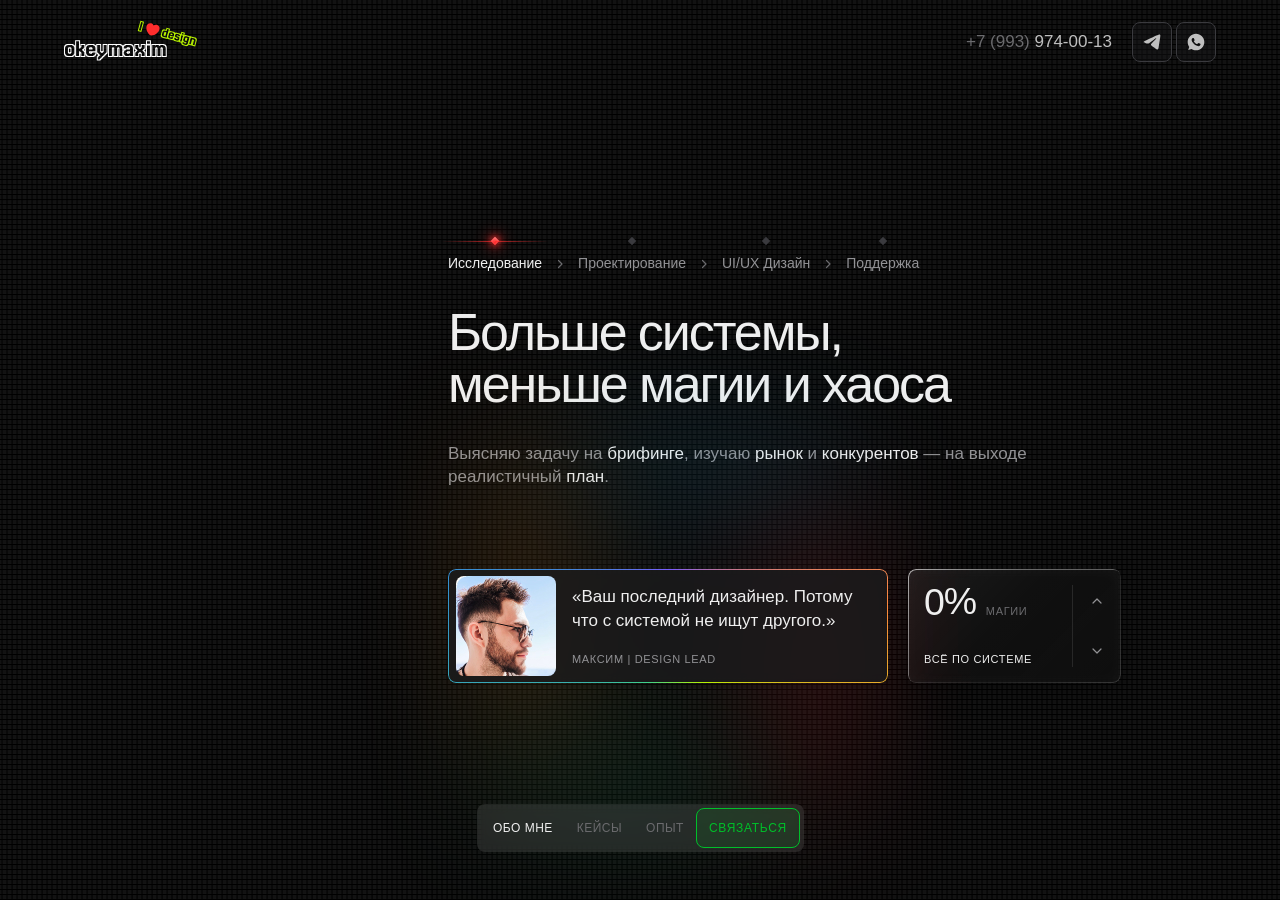
==== index.html @ 0e63d678 "1" ====
<!doctype html>
<html lang="ru">
<head>
  <meta charset="utf-8">
  <meta name="viewport" content="width=device-width, initial-scale=1">
  <meta http-equiv="Content-Security-Policy" content="default-src 'none'; script-src 'self' file:; style-src 'self' file: 'unsafe-inline'; img-src 'self' file: data:; media-src 'self' file:; base-uri 'none'; form-action 'none'">
  <title>Максим Березин · Lead Product Designer, 16 лет в продукте</title>
  <meta name="description" content="Lead Product Designer, 16 лет в продукте. Исследую, проектирую и собираю интерфейсы на дизайн-системе, довожу продукт до рабочего кода с AI. 7 кейсов в продакшене.">
  <link rel="icon" href="./media/media_fd54ce44decc4ceb9a39a4bb1dd9657f_okeymaxim_favicon_u5ic7iupod.png">
  <link rel="stylesheet" href="./site.css">
</head>
<body>
  <main id="lpw"></main>
  <noscript>Для интерактивных разделов сайта нужен JavaScript.</noscript>
  <script src="./site-data.js" defer></script>
  <script src="./site.js" defer></script>
</body>
</html>
---- site.css ----
.okc-btn,.okc-tab{all:unset;box-sizing:border-box;white-space:nowrap;cursor:pointer;-webkit-tap-highlight-color:transparent;flex-shrink:0;justify-content:center;align-items:center;transition:background-color .2s,border-color .2s,box-shadow .2s,color .2s;display:inline-flex;position:relative}.okc-btn:focus-visible,.okc-tab:focus-visible{outline:1px solid var(--colors-text-neutral-secondary);outline-offset:2px}.okc-i{width:var(--controls-icon-size);height:var(--controls-icon-size);flex-shrink:0;place-items:center;display:inline-grid}.okc-i svg{width:100%;height:100%;display:block}.okc-l{line-height:1}.okc-btn{height:var(--controls-height);padding:0 var(--controls-padding);gap:var(--controls-space);border-radius:var(--controls-corner-radius);color:var(--colors-text-neutral-primary);border:1px solid #0000;overflow:hidden}.okc-b-contur{background:var(--colors-brand-light);border-color:var(--colors-brand-neutral);color:var(--colors-brand-neutral)}.okc-b-contur:hover,.okc-b-contur.is-hover{box-shadow:inset 0 0 0 1px var(--colors-brand-neutral),0 4px 16px color-mix(in srgb,var(--colors-brand-neutral) 50%,transparent)}.okc-b-secondary{background:var(--colors-opacity-dark-medium);border-color:var(--colors-bg-neutral-quaternary)}.okc-b-secondary:hover,.okc-b-secondary.is-hover{background:var(--colors-opacity-dark-hight);border-color:var(--colors-bg-inverse-quaternary)}.okc-b-link{padding:0 var(--size-universal-0);color:var(--colors-text-neutral-secondary);border:0}.okc-b-link:hover,.okc-b-link.is-hover{color:var(--colors-text-neutral-primary)}.okc-b-telegram{background:var(--colors-other-telegram);border-color:var(--colors-other-telegram)}.okc-b-telegram:hover,.okc-b-telegram.is-hover{border-color:var(--colors-opacity-light-hight);box-shadow:0 4px 16px color-mix(in srgb,var(--colors-other-telegram) 50%,transparent)}.okc-b-link2{height:auto;padding:0 var(--size-universal-0);color:var(--colors-text-other-link);border:0;overflow:visible}.okc-b-link2 .okc-l{text-underline-offset:2px;text-decoration:underline;text-decoration-thickness:1px}.okc-b-white{background:var(--colors-opacity-light-low);-webkit-backdrop-filter:blur(4px);backdrop-filter:blur(4px);border:0}.okc-b-white:hover,.okc-b-white.is-hover{background:var(--colors-opacity-light-ultra);color:var(--colors-text-inverse-primary)}.okc-split{gap:var(--size-universal-8);padding:0 var(--size-universal-8) 0 var(--size-universal-16)}.okc-sep{background:var(--colors-opacity-light-low);flex-shrink:0;align-self:stretch;width:1px}.okc-s-contur{background:var(--colors-brand-light);border-color:var(--colors-brand-neutral);color:var(--colors-brand-neutral);-webkit-backdrop-filter:blur(4px);backdrop-filter:blur(4px)}.okc-s-contur .okc-sep{background:var(--colors-brand-light)}.okc-s-contur:hover,.okc-s-contur.is-hover{box-shadow:inset 0 0 0 1px var(--colors-brand-neutral),0 4px 16px color-mix(in srgb,var(--colors-brand-neutral) 50%,transparent)}.okc-s-secondary{background:var(--colors-bg-neutral-secondary);border-color:var(--colors-bg-neutral-quaternary);-webkit-backdrop-filter:blur(4px);backdrop-filter:blur(4px)}.okc-s-secondary:hover,.okc-s-secondary.is-hover{border-color:var(--colors-bg-inverse-quaternary);box-shadow:inset 0 0 0 1px var(--colors-bg-inverse-quaternary)}.okc-s-figma{gap:var(--controls-space);padding:0 var(--size-universal-16);background:var(--colors-opacity-light-low);border-color:var(--colors-opacity-light-low);-webkit-backdrop-filter:blur(4px);backdrop-filter:blur(4px)}.okc-s-figma:hover,.okc-s-figma.is-hover{box-shadow:inset 0 0 0 1px var(--colors-opacity-light-low)}.okc-s-figma .okc-i-logo svg{width:auto;height:70%;margin:auto}.okc-tab{height:var(--controls-height);padding:0 var(--controls-padding);border-radius:var(--size-radius-sm);color:var(--colors-text-neutral-quaternary)}.okc-tab:hover,.okc-tab.is-hover,.okc-tab.on{color:var(--colors-text-neutral-primary)}.okc-nav{align-items:center;gap:var(--size-universal-0);padding:var(--size-universal-4);border-radius:var(--size-radius-md);background:var(--colors-opacity-light-low);-webkit-backdrop-filter:blur(5px);backdrop-filter:blur(5px);display:inline-flex}@supports (corner-shape:squircle){.lp,.dsc{--cs-k:2}.lp *,.lp :before,.lp :after,.dsc *,.dsc :before,.dsc :after{corner-shape:squircle}.lp :is(.lp-case-tab,.lp-case-tabs,.lp-chip,.okc-chip,.lp-mbar-btn,.lp-mbar-gl,.lp-case-ava,.lp-crad-ico,.lp-case-bars i,.lp-badge,.lp-asp-glow,.lp-case-glow,.lp-case-light,.lp-radar-glow,.lp-glow),.lp :is(.lp-case-tab,.lp-case-tabs,.lp-chip):before{corner-shape:round}}.okc-field{border-bottom:1px solid var(--colors-opacity-light-low);cursor:text;flex-direction:column;width:100%;transition:border-color .2s;display:flex}.okc-field-l{color:var(--colors-text-neutral-secondary);transition:color .2s}.okc-field-i{all:unset;box-sizing:border-box;width:100%;min-height:var(--controls-height);padding:var(--size-universal-12) 0;color:var(--colors-text-neutral-primary);text-transform:uppercase;caret-color:var(--colors-text-neutral-primary)}.okc-field-i::placeholder{color:var(--colors-text-neutral-quaternary);opacity:1}.okc-field:hover,.okc-field.is-hover,.okc-field:focus-within,.okc-field.is-active{border-color:var(--colors-opacity-light-medium)}.okc-field:focus-within .okc-field-l,.okc-field.is-active .okc-field-l,.okc-field.is-filled .okc-field-l{color:var(--colors-text-neutral-quaternary)}.okc-field:has(.okc-field-i:not(:placeholder-shown)) .okc-field-l{color:var(--colors-text-neutral-quaternary)}.okc-field.is-filled{border-color:var(--colors-opacity-light-low)}.okc-field.is-err{border-color:var(--colors-semantic-red-primary)}.okc-chip{all:unset;box-sizing:border-box;justify-content:center;align-items:center;gap:var(--controls-space);height:var(--controls-height);padding:var(--size-universal-8) var(--size-universal-12);border-radius:var(--size-radius-circle);background:var(--colors-opacity-light-medium);-webkit-backdrop-filter:blur(4px);backdrop-filter:blur(4px);color:var(--colors-text-neutral-primary);white-space:nowrap;cursor:pointer;transition:background-color .2s,color .2s,box-shadow .2s;display:inline-flex}.okc-chip:hover,.okc-chip.is-hover{background:var(--colors-opacity-light-low);box-shadow:inset 1px 1px #ffffff57,inset -1px -1px #ffffff0f}.okc-chip.on{background:var(--colors-bg-inverse-primary);color:var(--colors-text-inverse-primary);box-shadow:none}.okc-chip:focus-visible{outline:1px solid var(--colors-text-neutral-secondary);outline-offset:2px}.okc-chip.okc-chip-text,.okc-chip.okc-chip-text:hover,.okc-chip.okc-chip-text.is-hover,.okc-chip.okc-chip-text.on{box-shadow:none;padding:var(--size-universal-8) 0;background:0 0}.okc-chip.okc-chip-text{color:var(--colors-text-neutral-tetiary);transition:color .25s}.okc-chip.okc-chip-text:hover,.okc-chip.okc-chip-text.is-hover{color:var(--colors-text-neutral-secondary)}.okc-chip.okc-chip-text.on{color:var(--colors-text-neutral-primary)}.okc-chip.okc-chip-lime{position:relative}.okc-chip.okc-chip-lime:after{content:"";background:var(--colors-semantic-lime-primary);height:2px;box-shadow:0 0 8px color-mix(in srgb,var(--colors-semantic-lime-primary) 70%,transparent);border-radius:1px;transition:transform .35s cubic-bezier(.16,1,.3,1);position:absolute;bottom:0;left:0;right:0;transform:scaleX(0)}.okc-chip.okc-chip-lime.on{color:var(--colors-semantic-lime-primary)}.okc-chip.okc-chip-lime.on:after{transform:scaleX(1)}.okc-check{align-items:center;gap:var(--size-universal-8);color:var(--colors-text-neutral-secondary);cursor:pointer;transition:color .2s;display:inline-flex}.okc-check-i{opacity:0;pointer-events:none;width:1px;height:1px;position:absolute}.okc-check-b{border:1px solid var(--colors-opacity-light-medium);border-radius:var(--size-radius-sm);flex:none;width:20px;height:20px;transition:background .2s,border-color .2s;position:relative}.okc-check-b:after{content:"";border:solid var(--colors-text-inverse-primary);border-width:0 2px 2px 0;width:5px;height:10px;transition:transform .25s cubic-bezier(.34,1.56,.64,1);position:absolute;top:2px;left:6px;transform:rotate(45deg)scale(0)}.okc-check:hover,.okc-check.is-hover{color:var(--colors-text-neutral-primary)}.okc-check:hover .okc-check-b,.okc-check.is-hover .okc-check-b{border-color:var(--colors-opacity-light-hight)}.okc-check.on{color:var(--colors-text-neutral-primary)}.okc-check:has(.okc-check-i:checked){color:var(--colors-text-neutral-primary)}.okc-check.on .okc-check-b,.okc-check-i:checked+.okc-check-b{background:var(--colors-bg-inverse-primary);border-color:var(--colors-bg-inverse-primary)}.okc-check.on .okc-check-b:after,.okc-check-i:checked+.okc-check-b:after{transform:rotate(45deg)scale(1)}.okc-check.is-err .okc-check-b{border-color:var(--colors-semantic-red-primary)}.okc-check-i:focus-visible+.okc-check-b{outline:1px solid var(--colors-text-neutral-secondary);outline-offset:2px}.okc-pill{all:unset;box-sizing:border-box;height:var(--controls-height);padding:0 var(--controls-padding);border:1px solid var(--colors-opacity-light-low);border-radius:var(--size-radius-circle);color:var(--colors-text-neutral-secondary);white-space:nowrap;cursor:pointer;justify-content:center;align-items:center;gap:0;transition:background .2s,border-color .2s,color .2s,gap .2s;display:inline-flex}.okc-pill-c{width:0;height:12px;transition:width .2s;position:relative;overflow:hidden}.okc-pill-c:after{content:"";border:1.5px solid;border-width:0 1.5px 1.5px 0;width:4px;height:8px;position:absolute;top:0;left:4px;transform:rotate(45deg)}.okc-pill:hover,.okc-pill.is-hover{background:var(--colors-opacity-light-low);color:var(--colors-text-neutral-primary)}.okc-pill.on{border-color:var(--colors-opacity-light-hight);color:var(--colors-text-neutral-primary);gap:var(--size-universal-4)}.okc-pill.on .okc-pill-c{width:12px}.okc-pill:focus-visible{outline:1px solid var(--colors-text-neutral-secondary);outline-offset:2px}body:has(#markup.active) main{max-width:none;padding:0}#lpw{background:#e9eaee;grid-template-rows:48px minmax(0,1fr);height:100vh;font:13px/1.4 -apple-system,SF Pro Text,Helvetica Neue,sans-serif;display:grid}#lpw *{box-sizing:border-box}#lpw .lpv-top{align-items:center;gap:var(--size-universal-12);color:#1d1f24;background:#fff;border-bottom:1px solid #e2e4e9;padding:0 14px;display:flex}#lpw .lpv-top b{font-size:14px;font-weight:600}#lpw .lpv-crumb{color:#7b818c}#lpw .sp{flex:1}#lpw .lpv-seg{border:1px solid #e2e4e9;border-radius:6px;display:inline-flex;overflow:hidden}#lpw .lpv-seg button{color:#4a4f59;cursor:pointer;background:#fff;border:0;border-right:1px solid #eceef2;height:28px;padding:0 10px;font:500 12px inherit}#lpw .lpv-seg button:last-child{border-right:0}#lpw .lpv-seg button.on{color:#fff;background:#121214}#lpw .lpv-w{font:500 11.5px var(--mono);color:#7b818c;width:56px}#lpw .lpv-btn{color:#1d1f24;cursor:pointer;background:#fff;border:1px solid #e2e4e9;border-radius:6px;align-items:center;height:28px;padding:0 10px;font:500 12px inherit;display:inline-flex}#lpw .lpv-ovc{color:#7b818c;align-items:center;gap:6px;font-size:12px;display:flex}#lpw .lpv-ovc input{accent-color:#121214;width:80px}#lpw .lpv-stage{scrollbar-gutter:stable;padding:24px;overflow:auto}#lpw .lpv-frame{margin:0 auto;transition:width .25s;position:relative;box-shadow:0 0 0 1px #00000014,0 10px 30px #0000001f;container:lp/inline-size}#lpw .lpv-ov{pointer-events:none;mix-blend-mode:normal;z-index:20;background-position:top;background-repeat:no-repeat;background-size:100%;height:100%;position:absolute;inset:0 0 auto}.lp{background:var(--colors-bg-neutral-primary) url([data-uri]) repeat top center;color:var(--colors-text-neutral-primary);-webkit-font-smoothing:antialiased;min-height:900px;overflow:clip}.lp *{box-sizing:border-box;margin:0}:where(.lp) button{font:inherit;color:inherit;cursor:pointer;background:0 0;border:0;padding:0}:where(.lp) a{color:inherit;text-decoration:none}.lp .lp-in{width:100%;max-width:1280px;margin:0 auto}.lp .lp-hl{color:var(--colors-text-neutral-primary)}.lp .lp-empty{background:var(--colors-bg-neutral-tetiary);place-items:center;display:grid}.lp .lp-ph{font:500 10px var(--mono);letter-spacing:.06em;text-transform:uppercase;color:var(--colors-text-neutral-quaternary)}.lp img,.lp video{object-fit:cover;width:100%;height:100%;display:block}.lp :is(.lp-case-ava,.lp-cta-ava) .lp-ph{display:none}.lp .lp-ctl{justify-content:center;align-items:center;gap:var(--controls-space);height:var(--controls-height);width:var(--controls-height);border-radius:var(--controls-corner-radius);transition:background .2s,border-color .2s;display:inline-flex}.lp .lp-ctl svg{width:var(--controls-icon-size);height:var(--controls-icon-size)}.lp .lp-header{padding:0 var(--size-block-width-padding-md)}.lp .lp-header-in{padding:var(--size-universal-20) 0;justify-content:space-between;align-items:center;display:flex}.lp .lp-logo{width:133px;height:44px;display:block;position:relative}.lp .lp-logo img{object-fit:contain;object-position:left center}.lp .lp-logo-txt{font:400 var(--typographics-size-label)/1.2 "Jersey 25","Arial Black",sans-serif;color:var(--colors-text-neutral-primary);-webkit-text-stroke:.5px #0009;letter-spacing:.01em;position:absolute;top:15px;left:0}.lp .lp-badge{align-items:flex-end;gap:var(--size-universal-2);font:400 var(--typographics-size-body-sm)/1.2 "Jersey 25","Arial Black",sans-serif;color:var(--colors-text-neutral-primary);white-space:nowrap;display:inline-flex}.lp .lp-badge svg{width:16px;height:16px}.lp .lp-badge b{color:var(--colors-semantic-lime-primary);font-weight:400}.lp .lp-logo .lp-badge{transform-origin:0 100%;position:absolute;top:-12px;right:-31px;transform:rotate(-15deg)}.lp .lp-badge-m{display:none}.lp .lp-actions{align-items:center;gap:var(--size-universal-20);display:flex}.lp .lp-phone{color:var(--colors-text-neutral-secondary);white-space:nowrap}.lp .lp-phone .q{color:var(--colors-text-neutral-quaternary)}.lp .lp-msgs{gap:var(--size-universal-4);display:flex}.lp .lp-msg{background:var(--colors-opacity-dark-medium);border:1px solid var(--colors-bg-neutral-quaternary);color:var(--colors-text-neutral-secondary);padding:0}.lp .lp-msg svg{flex-shrink:0;width:20px;height:20px}.lp .lp-msg:hover{border-color:var(--colors-text-neutral-quaternary);background:var(--colors-bg-neutral-secondary);color:var(--colors-text-neutral-primary)}.lp .lp-hero{min-height:max(640px,calc(var(--lp-vh,100svh) - var(--lp-hdr,84px)));padding:0 var(--size-block-width-general-margin) var(--size-block-width-padding-md);flex-direction:column;display:flex}.lp .lp-hero-in{align-items:center;gap:var(--size-block-width-spacing-md);flex:1;min-height:0;display:flex}.lp .lp-hero-box{flex:none;align-self:stretch;width:320px}.lp .lp-hero-content{gap:var(--size-block-width-spacing-lg);flex-direction:column;flex:1;min-width:0;max-width:680px;display:flex}.lp .lp-hero-top{gap:var(--size-block-width-spacing-sm);flex-direction:column;display:flex}.lp .lp-stages{align-items:flex-end;gap:var(--size-universal-12);flex-wrap:wrap;display:flex}.lp .lp-arrow{width:12px;height:12px;margin-bottom:calc((var(--typographics-size-body-sm) * 1.4 - var(--size-universal-12)) / 2);color:var(--colors-text-neutral-quaternary);display:inline-flex}.lp .lp-arrow svg{width:12px;height:12px}.lp .lp-stage{align-items:center;gap:var(--size-universal-8);color:var(--colors-text-neutral-tetiary);flex-direction:column;transition:color .3s;display:inline-flex}.lp .lp-stage:hover{color:var(--colors-text-neutral-secondary)}.lp .lp-stage.on{color:var(--colors-text-neutral-primary)}.lp .lp-stage-t{white-space:nowrap}.lp .lp-mark{background:0 0;border:0;justify-content:center;align-items:center;width:100%;height:9px;padding:0;display:flex;position:relative}.lp .lp-mark i{border:0;border-radius:0;margin:0;padding:0;font-style:normal;display:block}.lp .lp-mark .lp-ml,.lp .lp-mark .lp-mr{opacity:0;width:calc(50% + 6px);height:1px;transition:opacity .35s;position:absolute;top:50%}.lp .lp-mark .lp-ml{background:linear-gradient(270deg,#ff2d2db3,#ff2d2d00);right:50%}.lp .lp-mark .lp-mr{background:linear-gradient(90deg,#ff2d2db3,#ff2d2d00);left:50%}.lp .lp-mark .lp-md{background:var(--colors-bg-neutral-quaternary);flex:none;width:6px;height:6px;transition:background .35s,box-shadow .35s;position:relative;transform:rotate(45deg)}.lp .lp-stage.on .lp-mark .lp-ml,.lp .lp-stage.on .lp-mark .lp-mr{opacity:1}.lp .lp-stage.on .lp-mark .lp-md{background:linear-gradient(135deg,var(--colors-opacity-light-medium),transparent 70%),var(--colors-brand-contrast-neutral);box-shadow:inset 0 0 0 1px var(--colors-opacity-light-low),0 0 6px 1px #ff2d2dcc,0 0 14px 4px #ff2d2d59}.lp .lp-h1{color:var(--colors-text-neutral-primary);overflow-wrap:break-word;text-wrap:balance;max-width:100%}.lp .lp-sub{color:var(--colors-text-neutral-tetiary);max-width:100%;min-height:2.8em}.lp .lp-h1.in,.lp .lp-sub.in{animation:.5s both lpIn}.lp .lp-sub.in{animation-delay:60ms}@keyframes lpIn{0%{opacity:0;filter:blur(4px);transform:translateY(8px)}to{opacity:1;filter:none;transform:none}}.lp .lp-hero-row{align-items:flex-start;gap:var(--size-universal-20);height:114px;min-height:98.25px;display:flex}.lp .lp-qwrap{isolation:isolate;flex:1;max-width:440px;height:100%;position:relative}.lp .lp-glow{z-index:-1;aspect-ratio:1;object-fit:contain;pointer-events:none;opacity:.55;filter:blur(8px);width:150%;max-width:none;height:auto;position:absolute;top:50%;left:50%;transform:translate(-50%,-50%)}.lp .lp-quote{align-items:center;gap:var(--size-universal-16);height:100%;padding:var(--size-universal-8) var(--size-universal-16) var(--size-universal-8) var(--size-universal-8);border-radius:var(--size-radius-md);background:var(--colors-opacity-dark-hight);-webkit-backdrop-filter:blur(4px);backdrop-filter:blur(4px);display:flex;position:relative}.lp .lp-quote:before{content:"";border-radius:inherit;pointer-events:none;background:conic-gradient(from calc(200deg + var(--lp-spin-a)) at 50% 50%,#3fd28a,#3392ce 22%,#7a5cff 45%,#ff8a3d 68%,#b7f200 85%,#3fd28a);animation:lp-spin var(--spin,10s) linear infinite;-webkit-mask-composite:xor;padding:1px;position:absolute;inset:0;-webkit-mask:linear-gradient(#000 0 0) content-box,linear-gradient(#000 0 0);-webkit-mask-composite:xor,source-over;mask:linear-gradient(#000 0 0) content-box exclude,linear-gradient(#000 0 0)}.lp .lp-photo{border-radius:var(--size-radius-md);flex:none;width:100px;height:100px;position:relative;overflow:hidden}.lp .lp-quote figcaption{min-width:0;height:100%;padding:var(--size-universal-8) 0;flex-direction:column;flex:1;justify-content:space-between;display:flex}.lp .lp-auth{color:var(--colors-text-neutral-tetiary)}.lp .lp-auth br.m{display:none}.lp .lp-zero{gap:var(--size-universal-8);height:100%;padding:var(--size-universal-16) var(--size-universal-8) var(--size-universal-16) var(--size-universal-16);border-radius:var(--size-radius-md);flex:none;display:flex;overflow:hidden}.lp .lp-glass{isolation:isolate;-webkit-backdrop-filter:blur(4px)saturate(154%)brightness(1.06);backdrop-filter:blur(4px)saturate(154%)brightness(1.06);background:linear-gradient(135deg,#ffffff17 0%,#ffffff08 45%,#ffffff03 100%),#19191966;position:relative;box-shadow:inset 1px 1px #ffffff57,inset -1px -1px #ffffff0f,inset 0 0 18px #ffffff0a,0 8px 24px #00000040}.lp .lp-glass:before{content:"";z-index:-1;border-radius:inherit;pointer-events:none;-webkit-mask-composite:xor;opacity:.55;background:linear-gradient(135deg,#fffc,#ffffff1a 35%,#fff0 60%,#fff3);padding:1px;position:absolute;inset:0;-webkit-mask:linear-gradient(#000 0 0) content-box,linear-gradient(#000 0 0);-webkit-mask-composite:xor,source-over;mask:linear-gradient(#000 0 0) content-box exclude,linear-gradient(#000 0 0)}.lp .lp-zero-t{flex-direction:column;justify-content:space-between;width:140px;display:flex}.lp .lp-zero-top{white-space:nowrap;align-items:flex-end;gap:10px;display:flex}.lp .lp-zero-n{font:300 37.5px/33.75px var(--typographics-family),-apple-system,sans-serif;letter-spacing:-1.2px;color:var(--colors-text-neutral-primary)}.lp .lp-zero .q{color:var(--colors-text-neutral-quaternary)}.lp .lp-div{background:var(--colors-opacity-light-low);align-self:stretch;width:1px}.lp .lp-zero-btns{flex-direction:column;justify-content:space-between;display:flex}.lp .lp-ib{width:32px;height:32px;color:var(--colors-text-neutral-tetiary);padding:0}.lp .lp-ib svg{width:16px;height:16px}.lp .lp-ib:hover{background:var(--colors-opacity-light-low);color:var(--colors-text-neutral-primary)}.lp .lp-logo .lp-logo-m{display:none}.lp .lp-logo.has-img .lp-logo-d{position:static}.lp .lp-navdock{z-index:40;pointer-events:none;justify-content:center;align-items:flex-end;height:0;display:flex;position:sticky;bottom:48px}.lp .lp-navdock .okc-nav{pointer-events:auto;will-change:transform;transition:opacity .3s,transform .4s cubic-bezier(.16,1,.3,1);transform:translateZ(0)}.lp.is-foot .lp-navdock .okc-nav{opacity:0;pointer-events:none;transform:translateY(24px)}@container lp (width<=1279px){.lp .lp-hero-box{display:none}}@container lp (width<=767px){.lp .lp-header{z-index:10;height:100px;padding:0 var(--size-block-width-general-margin);background:linear-gradient(to bottom,var(--colors-bg-neutral-primary),#12121400);position:sticky;top:0}.lp .lp-header-in{padding:var(--size-universal-24) 0 var(--size-universal-32)}.lp .lp-actions{display:none}.lp .lp-logo{width:auto;height:auto;padding:var(--size-universal-4) var(--size-universal-20);border-radius:var(--size-radius-circle);background:var(--colors-opacity-light-low);-webkit-backdrop-filter:blur(4px);backdrop-filter:blur(4px)}.lp .lp-logo img{width:auto;height:29px}.lp .lp-logo-txt{font-size:24px;position:static}.lp .lp-logo .lp-badge{display:none}.lp .lp-badge-m{display:inline-flex}.lp .lp-hero{min-height:0;padding:var(--size-block-width-padding-md) var(--size-block-width-general-margin)}.lp .lp-hero-in{gap:var(--size-block-width-spacing-md)}.lp .lp-hero-content{gap:var(--size-block-width-spacing-lg)}.lp .lp-hero-top{display:none}.lp .lp-hero-row{gap:var(--size-universal-20);height:auto}.lp .lp-quote{padding:var(--size-universal-16);align-items:flex-start;max-width:none;height:auto}.lp .lp-qwrap{max-width:none;height:auto}.lp .lp-photo{width:112px;height:112px}.lp .lp-quote figcaption{justify-content:flex-start;gap:var(--size-universal-8);height:auto;padding:0}.lp .lp-auth br.m{display:inline}.lp .lp-zero{display:none}.lp .lp-logo.has-m{-webkit-backdrop-filter:none;backdrop-filter:none;background:0 0;border-radius:0;padding:0}.lp .lp-logo.has-m .lp-logo-d{display:none}.lp .lp-logo.has-m .lp-logo-m{width:auto;height:37px;display:block}.lp .lp-navdock{display:none}}.lp .lp-career{padding:var(--size-block-width-padding-md) var(--size-block-width-general-margin)}.lp .lp-career-in{gap:var(--size-block-width-spacing-sm);grid-template-columns:minmax(0,2fr) minmax(0,5fr);display:grid}.lp .lp-cmap-in{top:var(--size-universal-24);align-items:center;gap:var(--size-universal-16);flex-direction:column;display:flex;position:sticky}.lp .lp-map{width:100%;height:auto;display:block;overflow:visible}.lp .lp-map-dots{fill:none;stroke:var(--colors-bg-neutral-quaternary);stroke-width:1.87px;stroke-linecap:round}.lp .lp-ring{fill:none;stroke:var(--colors-brand-neutral);stroke-width:.8px}.lp .lp-ring-g{fill:var(--colors-brand-neutral);opacity:.45}.lp .lp-cmap p{text-align:center;max-width:240px;color:var(--colors-bg-neutral-quaternary)}.lp .lp-cbody{gap:var(--size-block-width-spacing-md);flex-direction:column;min-width:0;display:flex}.lp .lp-ch{color:var(--colors-text-neutral-primary)}.lp .lp-ch-q{color:var(--colors-text-neutral-quaternary)}.lp .lp-aspects{gap:var(--size-block-width-spacing-sm);grid-template-columns:repeat(4,minmax(0,1fr));display:grid}.lp .lp-asp{border-radius:var(--size-radius-md);flex-direction:column;display:flex;position:relative}.lp .lp-asp-glow{background:var(--glow);filter:blur(60px);opacity:.35;pointer-events:none;border-radius:50%;width:160px;height:160px;position:absolute;top:0;left:50%;transform:translate(-50%)}.lp .lp-asp-img{aspect-ratio:285.33/159;padding:var(--size-universal-4);border-radius:var(--size-radius-lg);display:flex;overflow:hidden}.lp .lp-asp-media{border-radius:var(--size-radius-lg);flex:1;place-items:center;display:grid;overflow:hidden}.lp .lp-asp-n{top:var(--size-universal-4);background:var(--colors-opacity-light-low);border-radius:0 0 var(--size-radius-md) var(--size-radius-md);width:24px;height:24px;color:var(--colors-text-neutral-primary);place-items:center;display:grid;position:absolute;left:50%;transform:translate(-50%)}.lp .lp-chip{height:24px;padding:0 var(--size-universal-12);background:var(--colors-brand-contrast-neutral);color:var(--colors-text-neutral-primary);white-space:nowrap;border-radius:32px;align-items:center;display:inline-flex;position:absolute;top:50%;left:50%;transform:translate(-50%,-50%)}.lp .lp-asp-t{gap:var(--size-universal-8);padding:var(--size-universal-16) 0;flex-direction:column;display:flex;position:relative}.lp .lp-asp-t h3{color:var(--colors-text-neutral-primary)}.lp .lp-asp-t p{color:var(--colors-text-neutral-tetiary)}.lp .lp-skills{align-items:center;gap:var(--size-block-width-spacing-md);padding:var(--size-block-width-spacing-sm) 0;display:flex;position:relative}.lp .lp-skills:before,.lp .lp-skills:after{content:"";background:linear-gradient(to left,var(--colors-bg-neutral-tetiary),transparent);pointer-events:none;height:1px;position:absolute;left:0;right:0}.lp .lp-skills:before{top:0}.lp .lp-skills:after{bottom:0}.lp .lp-radar{aspect-ratio:328/222;--sel-a:0deg;flex-shrink:0;width:328px;transition:--sel-a .6s cubic-bezier(.3,.7,.2,1);position:relative}.lp .lp-radar>*{width:100%;height:100%;position:absolute;inset:0}.lp .lp-radar-glow{inset:auto;left:var(--cx);top:var(--cy);opacity:.2;filter:blur(40px);background:conic-gradient(#8b5cf6,#ff4d3d,#ff9f1c,#22e39a,#22c55e,#22d3ee,#3b82f6,#8b5cf6);border-radius:50%;width:200px;height:200px;transform:translate(-50%,-50%)}.lp .lp-radar-grid polygon,.lp .lp-radar-grid line{fill:none;stroke:var(--colors-opacity-light-low);stroke-width:1px}.lp .lp-radar-fill{background:conic-gradient(from 0deg at var(--cx) var(--cy),#9b5cff,#ff4d3d 22%,#ff9f1c 34%,#2ee6a6 50%,#22c55e 58%,#22d3ee 70%,#3b82f6 82%,#9b5cff);pointer-events:none}.lp .lp-radar-area{opacity:.24;transition:opacity .45s}.lp .lp-radar-line{transition:opacity .45s}@property --sel-a{syntax:"<angle>";inherits:true;initial-value:0deg}.lp .lp-radar-sel{pointer-events:none;opacity:0;background:conic-gradient(from calc(var(--sel-a) - 180deg) at var(--cx) var(--cy),var(--colors-text-neutral-quaternary) 0deg,var(--colors-text-neutral-quaternary) 105deg,var(--colors-semantic-lime-primary) 165deg,var(--colors-semantic-lime-primary) 195deg,var(--colors-text-neutral-quaternary) 255deg,var(--colors-text-neutral-quaternary) 360deg);transition:opacity .45s}.lp .lp-radar.has-on .lp-radar-area,.lp .lp-radar.has-on .lp-radar-line{opacity:0}.lp .lp-radar.has-on .lp-radar-sarea{opacity:.3}.lp .lp-radar.has-on .lp-radar-sline{opacity:1}.lp .lp-radar-lbl{overflow:visible}.lp .lp-radar-lbl text{fill:var(--colors-text-neutral-primary);cursor:pointer;transition:fill .3s}.lp .lp-radar.has-on .lp-radar-lbl text{fill:var(--colors-text-neutral-quaternary)}.lp .lp-radar.has-on .lp-radar-lbl text.on{fill:var(--colors-semantic-lime-primary);filter:url(#lp-lbl-glow)}.lp .lp-skills-t.lp-swap{animation:.35s lp-swap}@keyframes lp-swap{0%{opacity:0;transform:translateY(6px)}to{opacity:1;transform:none}}.lp .lp-skills-t{gap:var(--size-universal-16);flex-direction:column;flex:1;min-width:0;display:flex}.lp .lp-skills-t h3{color:var(--colors-text-neutral-primary)}.lp .lp-skills-t p{color:var(--colors-text-neutral-tetiary)}.lp .lp-skills-b{gap:var(--size-universal-16);flex-direction:column;display:flex}.lp .lp-skills-b .lp-ib{background:var(--colors-opacity-dark-medium);border:1px solid var(--colors-bg-neutral-quaternary);color:var(--colors-text-neutral-primary)}.lp .lp-skills-b .lp-ib:hover{background:var(--colors-opacity-dark-hight);border-color:var(--colors-bg-inverse-quaternary)}.lp .lp-inds{gap:var(--size-block-width-spacing-sm);flex-direction:column;display:flex}.lp .lp-inds h3{color:var(--colors-text-neutral-primary)}.lp .lp-bento{gap:var(--size-universal-8);height:520px;padding:var(--size-universal-8);border-radius:var(--size-radius-lg);grid-template-rows:repeat(9,minmax(0,1fr));grid-template-columns:repeat(9,minmax(0,1fr));display:grid}.lp .lp-bento.lp-glass{-webkit-backdrop-filter:blur(8px);backdrop-filter:blur(8px);background:0 0;box-shadow:inset 1px 1px #ffffff57,inset -1px -1px #ffffff0f}.lp .lp-tile{justify-content:center;align-items:center;gap:var(--size-universal-4);border:1px solid var(--colors-bg-neutral-tetiary);border-radius:var(--size-radius-lg);color:var(--c);white-space:nowrap;flex-direction:column;transition:border-color .25s;display:flex;position:relative;overflow:hidden;container-type:size}.lp .lp-tile:before{content:"";opacity:.5;background:radial-gradient(circle,var(--c) .9px,transparent 1.4px) 0 0/6px 6px;width:min(204px,90cqmin);height:min(204px,90cqmin);transition:opacity .25s,transform .4s;position:absolute;top:50%;left:50%;transform:translate(-50%,-50%);-webkit-mask:radial-gradient(closest-side,#000 0%,#0006 45%,#0000 100%);mask:radial-gradient(closest-side,#000 0%,#0006 45%,#0000 100%)}.lp .lp-tile:hover{border-color:var(--colors-bg-neutral-quaternary)}.lp .lp-tile:hover:before{opacity:.8;transform:translate(-50%,-50%)scale(1.08)}.lp .lp-tile>span{position:relative}.lp .lp-tile-y{color:var(--colors-text-neutral-tetiary)}.lp .lp-stmt{color:var(--colors-text-neutral-secondary);position:relative}.lp .lp-stmt-a{color:var(--colors-brand-contrast-neutral)}.lp .lp-stmt-q{width:48px;height:48px;color:var(--colors-bg-neutral-quaternary);position:absolute;top:-11px;right:calc(100% + 37px)}.lp .lp-stmt-q svg{fill:currentColor;width:100%;height:100%}@container lp (width<=1279px){.lp .lp-career-in{grid-template-columns:minmax(0,1fr)}.lp .lp-cmap{display:none}.lp .lp-aspects{grid-template-columns:repeat(2,minmax(0,1fr))}.lp .lp-stmt{padding-left:64px}.lp .lp-stmt-q{left:0;right:auto}}@container lp (width<=767px){.lp .lp-career{padding:var(--size-universal-20) var(--size-block-width-general-margin)}.lp .lp-cbody{gap:var(--size-block-width-spacing-sm)}.lp .lp-aspects{gap:var(--size-universal-24);grid-template-columns:minmax(0,1fr)}.lp .lp-asp{gap:var(--size-universal-20);flex-direction:row;align-items:flex-start}.lp .lp-asp-glow{filter:blur(45px);width:120px;height:120px;top:-26px;left:0;transform:none}.lp .lp-asp-img{aspect-ratio:auto;flex-shrink:0;width:100px;height:56px}.lp .lp-asp-t{gap:var(--size-universal-4);padding:var(--size-universal-4) 0;flex:1}.lp .lp-skills{align-items:stretch;gap:var(--size-block-width-spacing-lg);padding:var(--size-block-width-spacing-lg) 0;flex-direction:column-reverse}.lp .lp-radar{width:100%}.lp .lp-skills-b,.lp .lp-inds,.lp .lp-stmt{display:none}}.lp .lp-cases{padding:var(--size-block-width-padding-md) var(--size-block-width-general-margin)}.lp .lp-cases>.lp-in{gap:var(--size-block-width-spacing-md);flex-direction:column;display:flex}.lp .lp-cases-h{gap:var(--size-block-width-spacing-md);display:grid}.lp .lp-cases-h h2{color:var(--colors-text-neutral-primary)}.lp .lp-cases-list{gap:var(--size-block-width-spacing-sm);flex-direction:column;display:flex}.lp .lp-cases-list+.lp-cases-more{margin-top:calc(var(--size-block-width-spacing-sm) - var(--size-block-width-spacing-md))}.lp .lp-cases-more{width:100%;height:52px;padding:0 var(--size-universal-24);background:var(--colors-opacity-dark-medium);border-color:var(--colors-bg-neutral-quaternary)}.lp .lp-cases-more:hover{background:var(--colors-opacity-dark-hight);border-color:var(--colors-bg-inverse-quaternary)}.lp .lp-in-anim{animation:.5s both lp-case-in}@keyframes lp-case-in{0%{opacity:0;transform:translateY(16px)}to{opacity:1;transform:none}}.lp .lp-case{gap:var(--size-block-width-spacing-sm);grid-template-columns:minmax(0,.4fr) minmax(0,1fr);grid-template-areas:"card media";display:grid}.lp .lp-case[hidden]{display:none}.lp .lp-case-card{justify-content:space-between;gap:var(--size-universal-24);padding:var(--size-universal-24);border-radius:var(--size-radius-lg);background:linear-gradient(to bottom,var(--colors-bg-neutral-secondary),var(--colors-bg-neutral-primary));flex-direction:column;grid-area:card;display:flex;position:relative;overflow:hidden}.lp .lp-case-glow{background:var(--glow);filter:blur(80px);opacity:.4;pointer-events:none;border-radius:50%;width:240px;height:240px;position:absolute;bottom:-120px;left:50%;transform:translate(-50%)}.lp .lp-case-body{gap:var(--size-universal-20);flex-direction:column;min-height:0;display:flex;position:relative}.lp .lp-case-h{justify-content:space-between;align-items:center;gap:var(--size-universal-12);display:flex}.lp .lp-case-h h3{color:var(--colors-text-neutral-primary)}.lp .lp-case-link .okc-l{font-size:12px}.lp .lp-case-sep{background:var(--colors-opacity-light-low);height:1px;display:block}.lp .lp-case-txt{gap:var(--size-universal-12);flex-direction:column;display:flex}.lp .lp-case-txt>p{color:var(--colors-text-neutral-primary)}.lp .lp-case-works{gap:var(--size-universal-4);flex-direction:column;padding:0;list-style:none;display:flex}.lp .lp-case-works li{padding-left:var(--size-universal-16);color:var(--colors-text-neutral-primary);position:relative}.lp .lp-case-works li:before{content:"";background:var(--colors-bg-neutral-quaternary);width:5px;height:5px;transition:background .3s,box-shadow .3s;position:absolute;top:.62em;left:2px;transform:rotate(45deg)}.lp .lp-case:hover .lp-case-works li:before{background:var(--colors-semantic-lime-primary);box-shadow:0 0 6px color-mix(in srgb,var(--colors-semantic-lime-primary) 60%,transparent)}.lp .lp-case-foot{gap:var(--size-block-width-spacing-sm);padding-top:var(--size-universal-12);flex-direction:column;display:flex;position:relative}.lp .lp-case-act{gap:var(--size-universal-12);display:flex}.lp .lp-case-act:not(:has(.lp-case-fig)){display:none}.lp .lp-case-fig{flex:1;justify-content:center;height:40px}.lp .lp-case-fig .okc-l{text-align:left;flex:1}.lp .lp-case-fig .lp-ext{width:20px;height:20px}.lp .lp-case-more{gap:var(--controls-space);background:var(--colors-opacity-light-low);-webkit-backdrop-filter:blur(4px);backdrop-filter:blur(4px);flex:1;height:40px;display:none}.lp .lp-case-more .okc-i svg{width:16px;height:16px}.lp .lp-crad{aspect-ratio:308/170;width:100%;position:relative}.lp .lp-crad svg{width:100%;height:100%;display:block;overflow:visible}.lp .lp-crad-grid polygon,.lp .lp-crad-grid line{fill:none;stroke:var(--colors-opacity-light-low)}.lp .lp-crad-me{stroke:var(--glow);stroke-width:1.5px;stroke-linejoin:round}.lp .lp-crad-fc{stop-color:var(--glow)}.lp .lp-crad-tc{stop-color:var(--colors-text-neutral-tetiary)}.lp .lp-crad-sc{stop-color:var(--colors-bg-neutral-quaternary)}.lp .lp-crad-me-blur{fill:color-mix(in srgb,var(--glow) 55%,transparent);stroke:var(--glow);stroke-width:3px}.lp .lp-crad-dot{fill:var(--colors-text-neutral-primary)}.lp .lp-crad-proj{fill:none;stroke:var(--colors-text-neutral-tetiary);stroke-width:1px;stroke-dasharray:3 3}.lp .lp-crad-ico{left:50%;top:var(--cy,54.1%);border-radius:50%;place-items:center;width:28px;height:28px;display:grid;position:absolute;overflow:hidden;transform:translate(-50%,-50%)}.lp .lp-crad-ico:empty{background:var(--colors-text-neutral-primary);width:4px;height:4px;box-shadow:0 0 6px var(--colors-text-neutral-primary)}.lp .lp-crad-ico img{object-fit:contain}.lp .lp-case-media{aspect-ratio:896/672;border-radius:var(--size-radius-lg);grid-area:media;display:flex;position:relative;overflow:hidden}.lp .lp-case-img{border-radius:var(--size-radius-md);cursor:pointer;flex:1;display:flex;overflow:hidden}.lp .lp-case-shot{flex:1;place-items:center;display:grid}.lp .lp-case-shot.in-r{animation:.5s cubic-bezier(.2,.8,.2,1) lp-shot-r}.lp .lp-case-shot.in-l{animation:.5s cubic-bezier(.2,.8,.2,1) lp-shot-l}@keyframes lp-shot-r{0%{opacity:0;transform:translate(18%)}to{opacity:1;transform:none}}@keyframes lp-shot-l{0%{opacity:0;transform:translate(-18%)}to{opacity:1;transform:none}}.lp .lp-case-tabs{top:var(--size-universal-20);left:var(--size-universal-20);gap:var(--size-universal-4);padding:var(--size-universal-4);background:var(--colors-opacity-dark-hight);scrollbar-width:none;opacity:0;z-index:2;border-radius:24px;max-width:calc(100% - 40px);transition:opacity .25s,transform .25s;display:flex;position:absolute;overflow-x:auto;transform:translateY(-8px)}.lp .lp-case-tabs::-webkit-scrollbar{display:none}.lp .lp-case-tab{height:32px;padding:0 var(--size-universal-12);white-space:nowrap;cursor:pointer;background:var(--colors-opacity-light-medium);-webkit-backdrop-filter:blur(4px);backdrop-filter:blur(4px);color:var(--colors-text-neutral-primary);border-radius:999px;flex-shrink:0;transition:background .2s,color .2s}.lp .lp-case-tab:hover{background:color-mix(in srgb,var(--colors-text-neutral-primary) 22%,transparent)}.lp .lp-case-tab.on{background:var(--colors-bg-inverse-primary);color:var(--colors-text-inverse-primary)}.lp .lp-case-light{background:var(--glow);filter:blur(80px);opacity:0;pointer-events:none;border-radius:50%;width:440px;height:400px;transition:opacity .5s,transform .6s cubic-bezier(.2,.8,.2,1);position:absolute;bottom:-200px;right:-180px;transform:translateY(60px)}.lp .lp-case-msg{right:var(--size-universal-20);bottom:var(--size-universal-20);opacity:0;z-index:2;align-items:flex-end;gap:10px;max-width:min(270px,45%);transition:opacity .4s,transform .6s cubic-bezier(.2,.8,.2,1);display:flex;position:absolute;transform:translateY(calc(100% + 40px))}.lp .lp-case-msg.is-empty{display:none}.lp .lp-case-note{padding:var(--size-universal-8) var(--size-universal-12);border:1px solid var(--colors-opacity-light-low);border-radius:var(--size-radius-md) var(--size-radius-md) 0 var(--size-radius-md);background:var(--colors-opacity-dark-ultra);-webkit-backdrop-filter:blur(8px);backdrop-filter:blur(8px);color:var(--colors-text-neutral-primary);box-shadow:0 8px 24px #00000059}.lp .lp-case-ava{border-radius:999px;flex-shrink:0;width:20px;height:20px;display:grid;overflow:hidden}.lp .lp-case-media:hover .lp-case-tabs,.lp .lp-case-media:focus-within .lp-case-tabs{opacity:1;transform:none}.lp .lp-case-media:hover .lp-case-light{opacity:.4;transform:none}.lp .lp-case-media.is-sent .lp-case-msg{opacity:1;transition:opacity .3s,transform .45s cubic-bezier(.2,1.3,.4,1);transform:none}.lp .lp-case-bars{display:none}@container lp (width<=1279px){.lp .lp-case{gap:var(--size-universal-2);padding:var(--size-universal-4);border:1px solid var(--colors-opacity-light-low);border-radius:var(--size-radius-lg);background:var(--colors-bg-neutral-primary);grid-template-columns:minmax(0,1fr);grid-template-areas:"media""bars""card"}.lp .lp-case-media{border-radius:var(--size-radius-md)}.lp .lp-case-tabs,.lp .lp-case-light,.lp .lp-case-msg,.lp .lp-case-dots{display:none}.lp .lp-case-bars{gap:var(--size-universal-4);padding:var(--size-universal-4);grid-area:bars;display:flex}.lp .lp-case-bars i{border-radius:var(--size-radius-lg);background:var(--colors-opacity-light-low);cursor:pointer;flex:1;height:6px;transition:background .2s}.lp .lp-case-bars i.on{background:var(--colors-opacity-light-ultra)}.lp .lp-case-card{border-radius:var(--size-radius-md);padding:var(--size-universal-12);gap:var(--size-universal-12)}.lp .lp-case-body{gap:var(--size-universal-8)}.lp .lp-case-sep,.lp .lp-case-works{display:none}.lp .lp-case-foot{gap:var(--size-block-width-spacing-sm)}.lp .lp-crad{display:none}.lp .lp-case.is-open .lp-crad{display:block}.lp .lp-case.is-open .lp-case-works{display:flex}.lp .lp-case-more{display:inline-flex}.lp .lp-case-act:not(:has(.lp-case-fig)){display:flex}.lp .lp-case-fig .okc-sep,.lp .lp-case-fig .lp-ext{display:none}.lp .lp-case-fig .okc-l{flex:none}}@container lp (width<=767px){.lp .lp-cases{padding:var(--size-universal-20) var(--size-block-width-general-margin)}.lp .lp-cases>.lp-in{gap:var(--size-block-width-spacing-sm)}.lp .lp-crad{max-width:328px;margin:0 auto}}@property --lp-spin-a{syntax:"<angle>";inherits:false;initial-value:0deg}@keyframes lp-spin{to{--lp-spin-a:360deg}}@media (prefers-reduced-motion:reduce){.lp .lp-quote:before{animation:none}}.lp .lp-case-dots{right:var(--size-universal-20);bottom:var(--size-universal-20);opacity:0;transform-origin:100% 100%;z-index:3;pointer-events:none;align-items:flex-end;gap:10px;transition:opacity .25s,transform .3s cubic-bezier(.2,1.3,.4,1);display:flex;position:absolute;transform:translateY(12px)scale(.92)}.lp .lp-case-bub{gap:var(--size-universal-4);height:36px;padding:0 var(--size-universal-12);border:1px solid var(--colors-opacity-light-low);border-radius:var(--size-radius-md) var(--size-radius-md) 0 var(--size-radius-md);background:var(--colors-opacity-dark-ultra);-webkit-backdrop-filter:blur(8px);backdrop-filter:blur(8px);align-items:center;display:inline-flex;box-shadow:0 8px 24px #00000059}.lp .lp-case-bub i{background:var(--colors-text-neutral-secondary);border-radius:50%;width:5px;height:5px;animation:1s ease-in-out infinite lp-dot}.lp .lp-case-bub i:nth-child(2){animation-delay:.15s}.lp .lp-case-bub i:nth-child(3){animation-delay:.3s}@keyframes lp-dot{0%,60%,to{opacity:.35;transform:none}30%{opacity:1;transform:translateY(-3px)}}.lp .lp-case-media.is-typing .lp-case-dots{opacity:1;transform:none}.lp .lp-exp{padding:var(--size-block-width-padding-md) var(--size-universal-16);border-bottom:1px solid var(--colors-bg-neutral-tetiary)}.lp .lp-exp-in{gap:var(--size-block-width-spacing-md);padding:var(--size-block-width-padding-md) var(--size-block-width-general-margin);border-radius:var(--size-radius-md);background:var(--colors-bg-neutral-primary);flex-direction:column;display:flex;overflow:hidden}.lp .lp-exp-h{gap:var(--size-block-width-spacing-sm);flex-direction:column;display:flex}.lp .lp-exp-h h2{color:var(--colors-text-neutral-primary)}.lp .lp-exp-pr{gap:var(--size-universal-16);grid-template-columns:repeat(6,minmax(0,1fr));display:grid}.lp .lp-exp-p{gap:var(--size-universal-16);height:140px;padding:var(--size-universal-20);border:1px solid var(--colors-bg-neutral-tetiary);border-radius:var(--size-radius-md);flex-direction:column;transition:border-color .25s;display:flex;position:relative;overflow:hidden}.lp .lp-exp-p:hover{border-color:var(--colors-bg-neutral-quaternary)}.lp .lp-exp-light{background:radial-gradient(circle,var(--colors-brand-contrast-neutral) 0%,transparent 70%);opacity:.18;pointer-events:none;border-radius:50%;width:120px;height:120px;transition:opacity .3s;position:absolute;top:-28px;left:-28px}.lp .lp-exp-p:hover .lp-exp-light{opacity:.3}.lp .lp-exp-ico{width:24px;height:24px;color:var(--colors-brand-contrast-neutral);flex-shrink:0;position:relative}.lp .lp-exp-ico svg,.lp .lp-exp-ico img{object-fit:contain;width:100%;height:100%;display:block}.lp .lp-exp-p p{color:var(--colors-text-neutral-secondary);position:relative}.lp .lp-exp-list{gap:var(--size-universal-16);flex-direction:column;display:flex}.lp .lp-job{gap:var(--size-block-width-spacing-sm);border-radius:var(--size-radius-md);cursor:pointer;contain:layout paint;isolation:isolate;align-items:stretch;display:flex}.lp .lp-job.no-det{cursor:default}.lp .lp-job-cover{border:1px solid var(--colors-bg-neutral-secondary);border-radius:var(--size-radius-md);flex-shrink:0;align-self:flex-start;width:280px;height:160px;display:flex;position:relative;overflow:hidden}.lp .lp-job-logo-h{opacity:0;transition:opacity .3s;position:absolute;inset:0}.lp .lp-job-logo-h.lp-empty{display:none}.lp .lp-job:hover .lp-job-logo-h,.lp .lp-job.is-open .lp-job-logo-h{opacity:1}.lp .lp-job-logo{flex:1;place-items:center;display:grid}.lp .lp-job-card{min-width:0;padding:var(--size-universal-16) var(--size-universal-20) var(--size-universal-8);border:1px solid var(--colors-bg-neutral-tetiary);border-radius:var(--size-radius-md);flex-direction:column;flex:1;gap:0;transition:border-color .25s,padding-bottom .35s;display:flex}.lp .lp-job-top{justify-content:space-between;gap:var(--size-universal-16);padding-bottom:var(--size-universal-12);margin-bottom:auto;display:flex}.lp .lp-job-meta{gap:var(--size-universal-4);flex-direction:column;flex:1;min-width:0;max-width:600px;display:flex}.lp .lp-job-name{align-items:center;gap:var(--size-universal-12);display:flex}.lp .lp-job-name h3{color:var(--colors-text-neutral-primary);transition:color .25s}.lp .lp-job-flag{border:1px solid var(--colors-bg-neutral-tetiary);border-radius:var(--size-radius-sm);place-items:center;width:24px;height:24px;line-height:1;display:grid}.lp .lp-job-desc{color:var(--colors-text-neutral-secondary);transition:color .25s}.lp .lp-job-per{color:var(--colors-text-neutral-primary);white-space:nowrap}.lp .lp-job-role{align-items:center;gap:var(--size-universal-20);display:flex}.lp .lp-job-role>.ts-button{color:var(--colors-text-neutral-secondary);white-space:nowrap;transition:color .25s}.lp .lp-job:hover :is(.lp-job-desc,.lp-job-role>.ts-button),.lp .lp-job.is-open :is(.lp-job-desc,.lp-job-role>.ts-button){color:var(--colors-text-neutral-primary)}.lp .lp-job-line{background:var(--colors-bg-neutral-secondary);flex:1;height:1px}.lp .lp-job-btn,.lp .lp-job-case{align-items:center;gap:var(--controls-space);height:40px;color:var(--colors-text-neutral-secondary);white-space:nowrap;transition:color .25s;display:inline-flex}.lp .lp-job-case:hover{color:var(--colors-text-neutral-primary)}.lp .lp-job-arr{width:20px;height:20px;transition:transform .35s cubic-bezier(.2,.8,.2,1);display:grid}.lp .lp-job-arr svg{width:100%;height:100%}.lp .lp-job-det{grid-template-rows:0fr;transition:grid-template-rows .4s cubic-bezier(.2,.8,.2,1),margin-top .4s cubic-bezier(.2,.8,.2,1);display:grid}.lp .lp-job-det-in{gap:var(--size-universal-4);flex-direction:column;min-height:0;display:flex;overflow:hidden}.lp .lp-job-item{gap:var(--size-universal-4);padding:var(--size-universal-8) 0 var(--size-universal-8) var(--size-universal-12);border-radius:var(--size-radius-sm);background:linear-gradient(to right,var(--colors-bg-neutral-secondary),transparent);opacity:0;flex-direction:column;transition:opacity .3s,transform .35s;display:flex;transform:translateY(-6px)}.lp .lp-job-it{color:var(--colors-semantic-lime-primary)}.lp .lp-job-ix{color:var(--colors-text-neutral-secondary)}.lp .lp-job:not(.no-det):hover .lp-job-card{border-color:var(--colors-bg-neutral-quaternary)}.lp .lp-job:not(.no-det):hover .lp-job-btn{color:var(--colors-text-other-link)}.lp .lp-job.is-open .lp-job-card{border-color:var(--colors-bg-neutral-quaternary);padding-bottom:var(--size-universal-20)}.lp .lp-job.is-open .lp-job-name h3,.lp .lp-job.is-open .lp-job-btn{color:var(--colors-semantic-lime-primary)}.lp .lp-job.is-open .lp-job-arr{transform:rotate(180deg)}.lp .lp-job.is-open .lp-job-det{margin-top:var(--size-universal-12);grid-template-rows:1fr}.lp .lp-job.is-open .lp-job-item{opacity:1;transform:none}.lp .lp-job.is-open .lp-job-item:nth-child(2){transition-delay:50ms}.lp .lp-job.is-open .lp-job-item:nth-child(3){transition-delay:.1s}.lp .lp-job.is-open .lp-job-item:nth-child(n+4){transition-delay:.15s}@container lp (width<=1279px){.lp .lp-exp-pr{grid-template-columns:repeat(3,minmax(0,1fr))}.lp .lp-job-cover{aspect-ratio:280/160;width:200px;height:auto}}@container lp (width<=767px){.lp .lp-exp{padding:var(--size-universal-20) 0;border-bottom:0}.lp .lp-exp-in{padding:var(--size-universal-20) var(--size-block-width-general-margin);gap:var(--size-block-width-spacing-sm);border-radius:0}.lp .lp-exp-pr{display:none}.lp .lp-job{flex-direction:column;gap:0}.lp .lp-job-cover{display:none}.lp .lp-job-card{width:100%;padding:var(--size-universal-20) var(--size-universal-20) var(--size-universal-8)}.lp .lp-job-top{margin-bottom:0}}.lp .lp-cta{padding:var(--size-block-width-padding-md) var(--size-block-width-general-margin);border-bottom:1px solid var(--colors-bg-neutral-tetiary)}.lp .lp-cta-in{gap:var(--size-block-width-spacing-md);align-items:flex-start;display:flex}.lp .lp-cta-chat{gap:var(--size-universal-20);flex-shrink:0;align-items:flex-start;width:352px;display:flex}.lp .lp-cta-ava{border-radius:var(--size-radius-circle);flex-shrink:0;width:40px;height:40px;display:grid;overflow:hidden}.lp .lp-cta-msgs{gap:var(--size-universal-20);flex-direction:column;align-items:flex-start;width:260px;display:flex}.lp .lp-cta-bubbles{gap:var(--size-universal-8);flex-direction:column;align-items:flex-start;display:flex}.lp .lp-cta-msg{padding:var(--size-universal-8) var(--size-universal-16);border-radius:0 var(--size-radius-md) var(--size-radius-md) var(--size-radius-md);background:var(--colors-bg-neutral-tetiary);color:var(--colors-text-neutral-primary);display:none}@keyframes lp-msg-in{0%{opacity:0;transform-origin:0 0;transform:translateY(10px)scale(.96)}to{opacity:1;transform:none}}.lp .lp-cta-tg{height:40px}.lp .lp-cta-form{gap:var(--size-universal-32);min-width:0;padding:var(--size-universal-32);border-radius:var(--size-radius-md);background:var(--colors-bg-neutral-secondary);flex:1;display:flex}.lp .lp-cta-c1{justify-content:space-between;gap:var(--size-universal-24);flex-direction:column;flex:1;min-width:0;display:flex}.lp .lp-cta-h{color:var(--colors-text-neutral-primary)}.lp .lp-cta-q{color:var(--colors-text-neutral-quaternary)}.lp .lp-cta-legal{color:var(--colors-text-neutral-quaternary);font-size:calc(var(--typographics-size-meta) - 1px);letter-spacing:.03em}.lp .lp-cta-legal a{color:inherit;text-underline-offset:2px;text-decoration:underline}.lp .lp-cta-legal a:hover{color:var(--colors-text-neutral-secondary)}.lp .lp-cta-c2{gap:var(--size-universal-32);flex-direction:column;flex:1;min-width:0;display:flex}.lp .lp-cta-tabs{flex-wrap:wrap;gap:10px;display:flex}.lp .lp-cta-field{position:relative}.lp .lp-cta-err{color:var(--colors-semantic-red-primary);position:absolute;top:calc(100% + 6px);left:0}.lp .lp-cta-sub{width:100%;min-width:240px;height:40px}.lp .lp-cta-ok{color:var(--colors-semantic-lime-primary)}.lp .lp-cta-form.is-sent .lp-cta-sub,.lp .lp-cta-form.is-sent .lp-cta-field,.lp .lp-cta-form.is-sent .lp-cta-tabs{opacity:.4;pointer-events:none}.lp .lp-footer{padding:var(--size-block-width-padding-md) var(--size-block-width-general-margin);border-bottom:1px solid var(--colors-bg-neutral-tetiary)}.lp .lp-footer-in{justify-content:space-between;align-items:center;gap:var(--size-universal-20);white-space:nowrap;display:flex}.lp .lp-footer-l,.lp .lp-footer-r{align-items:center;gap:var(--size-universal-20);display:flex}.lp .lp-footer-logo{font:400 var(--typographics-size-label)/1.2 "Jersey 25","Arial Black",sans-serif;color:#0000;-webkit-text-stroke:1px var(--colors-text-neutral-primary)}.lp .lp-footer-c{color:var(--colors-text-neutral-quaternary)}.lp .lp-footer-r a{color:var(--colors-text-neutral-quaternary);text-underline-offset:2px;text-decoration:underline;transition:color .2s}.lp .lp-footer-r a:hover{color:var(--colors-text-neutral-secondary)}.lp .lp-mbar{display:none}@container lp (width<=767px){.lp .lp-cta{padding:var(--size-universal-20) var(--size-block-width-general-margin) var(--size-block-width-spacing-md)}.lp .lp-cta-in{gap:var(--size-block-width-spacing-sm);flex-direction:column}.lp .lp-cta-chat{width:100%}.lp .lp-cta-msgs{flex:1;width:auto}.lp .lp-cta-form{padding:var(--size-universal-20);gap:var(--size-universal-24);flex-direction:column;width:100%}.lp .lp-cta-c1{display:contents}.lp .lp-cta-h{order:1}.lp .lp-cta-c2{order:2}.lp .lp-cta-legal{order:3}.lp .lp-cta-sub{min-width:0}.lp .lp-footer{padding:var(--size-block-width-spacing-sm) var(--size-block-width-general-margin) 120px}.lp .lp-footer-in{white-space:normal;flex-direction:column;align-items:flex-start}.lp .lp-footer-r{gap:var(--size-universal-8) var(--size-universal-20);flex-wrap:wrap}.lp .lp-mbar{z-index:40;pointer-events:none;height:0;display:block;position:sticky;bottom:0}.lp .lp-mbar-btn{bottom:var(--size-universal-24);corner-shape:round;width:64px;height:64px;color:var(--colors-text-neutral-primary);pointer-events:auto;border-radius:50%;place-items:center;transition:transform .2s,box-shadow .2s;display:grid;position:absolute}.lp .lp-mbar-btn svg{width:32px;height:32px}.lp .lp-mbar-btn:active{transform:scale(.94)}.lp .lp-mbar-call{left:var(--size-universal-24);background:var(--colors-opacity-light-low);-webkit-backdrop-filter:blur(8px);backdrop-filter:blur(8px)}.lp .lp-mbar-tg{right:var(--size-universal-24);background:var(--colors-other-telegram);box-shadow:0 6px 20px color-mix(in srgb,var(--colors-other-telegram) 45%,transparent)}.lp .lp-mbar-gl{filter:blur(60px);opacity:.55;pointer-events:none;border-radius:50%;width:200px;height:200px;position:absolute;bottom:-100px}.lp .lp-mbar-gl-l{background:var(--colors-brand-neutral);left:-100px}.lp .lp-mbar-gl-r{background:var(--colors-other-telegram);right:-100px}}.lp .lp-zero-t.in-up{animation:.4s cubic-bezier(.2,.8,.2,1) lp-met-up}.lp .lp-zero-t.in-down{animation:.4s cubic-bezier(.2,.8,.2,1) lp-met-down}@keyframes lp-met-up{0%{opacity:0;transform:translateY(10px)}to{opacity:1;transform:none}}@keyframes lp-met-down{0%{opacity:0;transform:translateY(-10px)}to{opacity:1;transform:none}}.lp .lp-zero-btns .lp-ib:disabled{opacity:.35;cursor:default}.lp .lp-cta-msg.on{animation:.45s cubic-bezier(.2,1.2,.4,1) both lp-msg-in;display:block}.lp .lp-cta-typing{gap:var(--size-universal-4);height:36px;padding:0 var(--size-universal-16);border-radius:0 var(--size-radius-md) var(--size-radius-md) var(--size-radius-md);background:var(--colors-bg-neutral-tetiary);align-items:center;display:none}.lp .lp-cta-typing.on{animation:.3s both lp-msg-in;display:inline-flex}.lp .lp-cta-typing i{background:var(--colors-text-neutral-secondary);border-radius:50%;width:5px;height:5px;animation:1s ease-in-out infinite lp-dot}.lp .lp-cta-typing i:nth-child(2){animation-delay:.15s}.lp .lp-cta-typing i:nth-child(3){animation-delay:.3s}.lp .lp-doc{padding:var(--size-block-width-padding-md) var(--size-block-width-general-margin);border-bottom:1px solid var(--colors-bg-neutral-tetiary);min-height:calc(var(--lp-vh,100svh) - var(--lp-hdr,84px))}.lp .lp-doc-in{gap:var(--size-block-width-spacing-sm);flex-direction:column;max-width:760px;display:flex}.lp .lp-doc-back,.lp .lp-doc-pdf{color:var(--colors-text-neutral-secondary);align-self:flex-start;transition:color .2s}.lp .lp-doc-back:hover,.lp .lp-doc-pdf:hover{color:var(--colors-text-neutral-primary)}.lp .lp-doc-pdf{text-underline-offset:3px;text-decoration:underline}.lp .lp-doc-in h1{color:var(--colors-text-neutral-primary)}.lp .lp-doc-body{gap:var(--size-universal-12);flex-direction:column;display:flex}.lp .lp-doc-body h2{margin-top:var(--size-universal-24);color:var(--colors-text-neutral-primary)}.lp .lp-doc-body p,.lp .lp-doc-body li{color:var(--colors-text-neutral-secondary)}.lp .lp-doc-body ul{gap:var(--size-universal-8);flex-direction:column;padding:0;list-style:none;display:flex}.lp .lp-doc-body li{padding-left:var(--size-universal-20);position:relative}.lp .lp-doc-body li:before{content:"";background:var(--colors-bg-neutral-quaternary);width:5px;height:5px;position:absolute;top:.6em;left:4px;transform:rotate(45deg)}@container lp (width<=767px){.lp .lp-doc{padding:var(--size-universal-20) var(--size-block-width-general-margin)}}.lp .lp-zero.lp-glass{background:linear-gradient(135deg,#ffffff0f 0%,#ffffff03 45%,#fff0 100%),#19191929}.lp .lp-viewer{z-index:60;-webkit-backdrop-filter:blur(8px);backdrop-filter:blur(8px);opacity:0;background:#000000eb;transition:opacity .25s;position:fixed;inset:0}.lp .lp-viewer.on{opacity:1}.lp .lp-viewer-sc{scrollbar-width:none;overscroll-behavior:contain;touch-action:pan-x pan-y;display:flex;position:absolute;inset:0;overflow:auto}.lp .lp-viewer-sc::-webkit-scrollbar{display:none}.lp .lp-viewer-img{flex:none;margin:auto;display:flex}.lp .lp-viewer-img img,.lp .lp-viewer-img video{width:auto;max-width:none;height:100%;display:block}.lp .lp-viewer-img.lp-empty{aspect-ratio:896/672;background:var(--colors-opacity-light-low);place-items:center;display:grid}.lp .lp-viewer-x{left:50%;bottom:var(--size-universal-24);width:48px;height:48px;color:var(--colors-text-neutral-primary);cursor:pointer;border:0;border-radius:999px;place-items:center;padding:0;display:grid;position:absolute;transform:translate(-50%)}.lp .lp-viewer-x svg{width:20px;height:20px}@media (prefers-reduced-motion:reduce){.lp .lp-viewer{transition:none}}@supports (corner-shape:squircle){.lp .lp-job-det,.lp .lp-job-det-in,.lp .lp-job-item{corner-shape:round}}.lp .lp-cases-ht{justify-content:space-between;align-items:center;gap:var(--size-universal-16);min-width:0;display:flex}.lp .lp-cases-ht h2{flex:auto;min-width:0}.lp .lp-cases-view{gap:var(--size-universal-4);flex-shrink:0;display:flex}.lp .lp-vbtn{width:var(--controls-height);padding:0}.lp .lp-vbtn svg{width:20px;height:20px;display:block}.lp .lp-cases.is-bento :is(.lp-cases-list,.lp-cases-more){display:none}.lp .lp-cbento{gap:var(--size-universal-16);grid-template-columns:repeat(4,minmax(0,1fr));grid-auto-rows:220px;display:grid}.lp .lp-cbento[hidden]{display:none}.lp .lp-cb-tile{all:unset;box-sizing:border-box;border-radius:var(--size-radius-md);border:1px solid var(--colors-bg-neutral-tetiary);background:var(--colors-bg-neutral-secondary);cursor:pointer;transition:border-color .3s;animation:.5s both lp-case-in;position:relative;overflow:hidden}.lp .lp-cb-tile:hover{border-color:var(--colors-bg-neutral-quaternary)}.lp .lp-cb-tile:focus-visible{outline:1px solid var(--colors-text-neutral-secondary);outline-offset:2px}.lp .lp-cb-img{transition:transform .6s cubic-bezier(.2,.8,.2,1);display:flex;position:absolute;inset:0}.lp .lp-cb-img img,.lp .lp-cb-img video{object-fit:cover;object-position:top center;width:100%;height:100%;display:block}.lp .lp-cb-tile:hover .lp-cb-img{transform:scale(1.03)}.lp .lp-cb-cap{left:var(--size-universal-12);top:var(--size-universal-12);z-index:2;padding:var(--size-universal-4) var(--size-universal-8);border-radius:var(--size-radius-sm);background:var(--colors-opacity-dark-ultra);-webkit-backdrop-filter:blur(8px);backdrop-filter:blur(8px);color:var(--colors-text-neutral-secondary);opacity:0;white-space:nowrap;text-overflow:ellipsis;max-width:calc(100% - 24px);transition:opacity .3s,transform .35s;position:absolute;overflow:hidden;transform:translateY(-6px)}.lp .lp-cb-tile .lp-case-light{width:70%;height:70%;bottom:-25%;right:-20%}.lp .lp-cb-tile .lp-case-msg{max-width:min(270px,80%)}.lp .lp-cb-tile:hover :is(.lp-cb-cap,.lp-case-msg){opacity:1;transform:none}.lp .lp-cb-tile:hover .lp-case-light{opacity:.4;transform:none}.lp .lp-cb-empty{color:var(--colors-text-neutral-tetiary);grid-column:1/-1}@container lp (width<=1279px){.lp .lp-cbento{grid-template-columns:repeat(3,minmax(0,1fr));grid-auto-rows:180px}}@container lp (width<=767px){.lp .lp-cases-view,.lp .lp-cbento{display:none}.lp .lp-cases.is-bento .lp-cases-list{display:flex}.lp .lp-cases.is-bento .lp-cases-more{display:inline-flex}}body.lp-full .rail{display:none}body.lp-full main{margin-left:0}body.lp-full #lpw{grid-template-rows:minmax(0,1fr)}body.lp-full #lpw .lpv-top,body.lp-full #lpw .cm-bar,body.lp-full #lpw .cm-side,body.lp-full #lpw .cm-tgl{display:none}body.lp-full #lpw .lpv-stage{margin-right:0;padding:0}body.lp-full #lpw .lpv-frame{box-shadow:none}#lpw .lpv-hint{z-index:2147483002;padding:var(--size-universal-8) 14px;color:#fff;pointer-events:none;background:#121214e0;border-radius:8px;font:500 12px/1.2 -apple-system,SF Pro Text,sans-serif;animation:2.6s both lpv-hint;position:fixed;top:16px;left:50%;transform:translate(-50%)}#lpw .lpv-hint kbd{font:600 11px var(--mono,monospace);padding:var(--size-universal-2) 6px;margin-right:var(--size-universal-4);background:#ffffff29;border-radius:4px}@keyframes lpv-hint{0%{opacity:0;transform:translate(-50%,-6px)}10%,80%{opacity:1;transform:translate(-50%)}to{opacity:0}}.lp-lb{pointer-events:auto;font-family:var(--typographics-family),-apple-system,sans-serif;-webkit-font-smoothing:antialiased}.lp-lb *{box-sizing:border-box}.lp-lb .lp-lb-arr{border:1px solid var(--colors-opacity-light-low);cursor:pointer;background:var(--colors-opacity-dark-hight);-webkit-backdrop-filter:blur(8px);backdrop-filter:blur(8px);width:48px;height:48px;color:var(--colors-text-neutral-primary);border-radius:999px;place-items:center;margin-top:-24px;padding:0;transition:background .2s,border-color .2s;display:grid;position:absolute;top:calc(50% - 40px)}.lp-lb .lp-lb-arr:hover{background:var(--colors-opacity-light-low);border-color:var(--colors-opacity-light-medium)}.lp-lb .lp-lb-arr svg{width:20px;height:20px}.lp-lb .is-prev{left:12px}.lp-lb .is-prev svg{transform:rotate(90deg)}.lp-lb .is-next{right:12px}.lp-lb .is-next svg{transform:rotate(-90deg)}.lp-lb .lp-lb-foot{align-items:center;gap:var(--size-universal-8);flex-direction:column;display:flex;position:absolute;bottom:16px;left:40px;right:40px}.lp-lb .lp-lb-cap{color:var(--colors-text-neutral-secondary);white-space:nowrap;text-overflow:ellipsis;max-width:100%;overflow:hidden}.lp-lb .lp-lb-thumbs{max-width:100%;padding:var(--size-universal-2);scrollbar-width:none;gap:6px;display:flex;overflow-x:auto}.lp-lb .lp-lb-thumbs::-webkit-scrollbar{display:none}.lp-lb .lp-lb-th{border:1px solid var(--colors-opacity-light-low);cursor:pointer;background:var(--colors-bg-neutral-tetiary);opacity:.5;border-radius:6px;flex:none;width:56px;height:40px;padding:0;transition:opacity .2s,border-color .2s,box-shadow .2s;display:flex;overflow:hidden}.lp-lb .lp-lb-th img,.lp-lb .lp-lb-th video{object-fit:cover;object-position:top center;pointer-events:none;width:100%;height:100%;display:block}.lp-lb .lp-lb-th .lp-ph{display:none}.lp-lb .lp-lb-th:hover{opacity:.85}.lp-lb .lp-lb-th.on{opacity:1;border-color:var(--glow);box-shadow:0 0 0 1px var(--glow),0 0 12px color-mix(in srgb,var(--glow) 50%,transparent)}.lp-lb-ph{letter-spacing:.06em;text-transform:uppercase;color:#8a8a8a;place-items:center;width:100%;height:100%;font:500 10px monospace;display:grid}.lp-lb .lp-lb-x{border:1px solid var(--colors-opacity-light-low);cursor:pointer;background:var(--colors-opacity-dark-hight);width:40px;height:40px;color:var(--colors-text-neutral-primary);border-radius:999px;place-items:center;padding:0;transition:background .2s,border-color .2s,transform .2s;display:grid;position:absolute;top:16px;right:16px}.lp-lb .lp-lb-x:hover{background:var(--colors-opacity-light-low);border-color:var(--colors-opacity-light-medium);transform:rotate(90deg)}.lp-lb .lp-lb-x svg{width:18px;height:18px}.lp-lb .lp-lb-foot,.lp-lb .lp-lb-arr,.lp-lb .lp-lb-x{animation:.45s cubic-bezier(.2,.8,.2,1) .2s backwards lp-lb-in}.lp-lb .lp-lb-foot{animation-name:lp-lb-up}@keyframes lp-lb-in{0%{opacity:0;transform:scale(.85)}to{opacity:1;transform:none}}@keyframes lp-lb-up{0%{opacity:0;transform:translateY(16px)}to{opacity:1;transform:none}}.lp-lb .lp-lb-arr,.lp-lb .lp-lb-x,.lp-lb .lp-lb-th{will-change:auto}.lp.is-lb *,.lp.is-lb :before,.lp.is-lb :after{animation-play-state:paused!important}.lp.is-lb video{visibility:hidden}@media (prefers-reduced-motion:reduce){.lp-lb .lp-lb-foot,.lp-lb .lp-lb-arr,.lp-lb .lp-lb-x{animation:none}}@supports (corner-shape:squircle){.lp-lb .lp-lb-th{corner-shape:squircle;border-radius:12px}}.lp .lp-cases-h{grid-template-columns:minmax(0,1fr)}.lp .lp-cases-h>span{display:none}.lp .lp-cases-ht{grid-column:1}.lp .lp-exp-p{justify-content:space-between}.lp .lp-exp-p p{margin-top:auto}.lp .lp-asp.is-link{cursor:pointer;outline:none}.lp .lp-asp-go{top:var(--size-universal-8);right:var(--size-universal-8);z-index:2;corner-shape:round;background:var(--colors-opacity-light-low);-webkit-backdrop-filter:blur(4px);backdrop-filter:blur(4px);width:28px;height:28px;color:var(--colors-text-neutral-primary);opacity:0;border-radius:50%;place-items:center;transition:opacity .25s,transform .25s;display:grid;position:absolute;transform:translate(-4px,4px)}.lp .lp-asp-go svg{width:12px;height:12px}.lp .lp-asp.is-link:is(:hover,:focus-visible) .lp-asp-go{opacity:1;transform:none}.lp .lp-asp.is-link h3{transition:color .2s}.lp .lp-asp.is-link:is(:hover,:focus-visible) h3{color:var(--asp-acc,var(--colors-text-neutral-primary))}.lp .lp-asp.is-link .lp-asp-glow{transition:opacity .4s,filter .4s}.lp .lp-asp.is-link:is(:hover,:focus-visible) .lp-asp-glow{opacity:.7;filter:blur(48px);animation:1.8s ease-in-out .4s infinite lp-asp-pulse}@keyframes lp-asp-pulse{0%,to{opacity:.7;scale:1}50%{opacity:.95;scale:1.18}}@media (prefers-reduced-motion:reduce){.lp .lp-asp.is-link:is(:hover,:focus-visible) .lp-asp-glow{animation:none}}.lp .lp-dr-sec{padding:var(--size-block-width-padding-md) var(--size-block-width-general-margin)}.lp .lp-dr-sec>.lp-in{gap:var(--size-block-width-spacing-md);flex-direction:column;display:flex}.lp .lp-dr-h2{color:var(--colors-text-neutral-primary)}.lp .lp-dr-h2 .lp-hl{color:var(--colors-text-neutral-quaternary)}.lp .lp-dr-sec h3{color:var(--colors-text-neutral-primary)}.lp .lp-dr-sec p{color:var(--colors-text-neutral-secondary)}.lp :is(.lp-dr-card,.lp-dr-cmp-in,.lp-dr-panel,.lp-dr-tile,.lp-dr-next){border:1px solid var(--colors-bg-neutral-tetiary);border-radius:var(--size-radius-lg);background:linear-gradient(to bottom,var(--colors-bg-neutral-secondary),var(--colors-bg-neutral-primary));transition:border-color .25s}.lp :is(.lp-dr-card,.lp-dr-tile,.lp-dr-next):hover{border-color:var(--colors-bg-neutral-quaternary)}.lp :is(.lp-dr-cmedia,.lp-dr-pmedia){border-radius:var(--size-radius-md);display:flex;overflow:hidden}.lp .lp-dr-idx,.lp .lp-dr-sn,.lp .lp-dr-ti{color:var(--colors-text-neutral-tetiary);font-family:var(--mono)}.lp.is-dir .lp-header{z-index:5;position:relative}.lp .lp-dr-hero{isolation:isolate;min-height:max(680px,var(--lp-vh,100svh));margin-top:calc(-1 * var(--lp-hdr,84px));padding:calc(var(--lp-hdr,84px) + var(--size-universal-32)) var(--size-block-width-general-margin) var(--size-universal-32);flex-direction:column;display:flex;position:relative;overflow:hidden}.lp .lp-dr-cover{z-index:-2;background:var(--colors-bg-neutral-primary);will-change:transform;position:absolute;inset:-4% 0 -12%}.lp .lp-dr-video{opacity:0;transition:opacity 1.2s,transform 6s cubic-bezier(.16,1,.3,1);position:absolute;inset:0;transform:scale(1.08)}.lp .lp-dr-hero.has-media .lp-dr-video{opacity:1;transform:none}.lp .lp-dr-video :is(video,img){object-fit:cover;width:100%;height:100%}.lp .lp-dr-orb{corner-shape:round;filter:blur(90px);opacity:.5;border-radius:50%;transition:opacity 1.2s;position:absolute}.lp .lp-dr-orb.o1{aspect-ratio:1;background:var(--glow);width:46%;animation:18s ease-in-out infinite alternate lp-dr-orb;top:6%;right:4%}.lp .lp-dr-orb.o2{aspect-ratio:1;background:var(--colors-semantic-lime-primary);opacity:.18;width:30%;animation:22s ease-in-out infinite alternate-reverse lp-dr-orb;top:38%;right:30%}.lp .lp-dr-orb.o3{aspect-ratio:1;background:var(--glow);opacity:.22;width:36%;animation:26s ease-in-out infinite alternate lp-dr-orb;bottom:-6%;left:-8%}.lp .lp-dr-hero.has-media .lp-dr-orb{opacity:0}@keyframes lp-dr-orb{0%{transform:translate(0)scale(1)}to{transform:translate(-8%,6%)scale(1.15)}}.lp .lp-dr-shade{z-index:-1;pointer-events:none;background:linear-gradient(to bottom,var(--colors-bg-neutral-primary) 0%,transparent 22%,transparent 50%,var(--colors-bg-neutral-primary) 100%), linear-gradient(to right,#121214d9 0%,#12121459 55%,transparent 100%);box-shadow:inset 0 0 0 100vmax rgb(18 18 20/calc(var(--dim,0) * 70%));position:absolute;inset:0}.lp .lp-dr-hero-in{gap:var(--size-block-width-spacing-lg);flex-direction:column;flex:1;display:flex;position:relative}.lp .lp-dr-hc{gap:var(--size-block-width-spacing-sm);flex-direction:column;max-width:760px;display:flex}.lp .lp-dr-crumb{align-items:center;gap:var(--size-universal-8);color:var(--colors-text-neutral-tetiary);flex-wrap:wrap;display:flex}.lp .lp-dr-crumb a{transition:color .2s}.lp .lp-dr-crumb a:hover{color:var(--colors-text-neutral-primary)}.lp .lp-dr-crumb .on{color:var(--colors-text-neutral-secondary)}.lp .lp-dr-crumb .lp-arrow{margin:0}.lp .lp-dr-top{align-items:flex-start;gap:var(--size-universal-20);flex-direction:column;display:flex}.lp .lp-dr-num{min-width:32px;height:24px;padding:0 var(--size-universal-8);border-radius:var(--size-radius-sm);background:var(--colors-opacity-light-low);-webkit-backdrop-filter:blur(4px);backdrop-filter:blur(4px);color:var(--colors-semantic-lime-primary);place-items:center;display:grid}.lp .lp-dr-h1{font-size:clamp(var(--typographics-size-display),5.6cqi,80px);color:var(--colors-text-neutral-primary);text-wrap:balance}.lp .lp-dr-h1 .lp-hl{color:var(--colors-text-neutral-quaternary)}.lp .lp-dr-sub{max-width:560px;color:var(--colors-text-neutral-secondary)}.lp .lp-dr-btns{gap:var(--size-universal-12);margin-top:var(--size-universal-12);flex-wrap:wrap;display:flex}.lp .lp-dr-hb{justify-content:space-between;align-items:stretch;gap:var(--size-universal-16);display:flex}.lp .lp-dr-quote,.lp .lp-dr-metric{border-radius:var(--size-radius-md);background:var(--colors-opacity-dark-medium);-webkit-backdrop-filter:blur(16px);backdrop-filter:blur(16px)}.lp .lp-dr-quote{align-items:center;gap:var(--size-universal-16);padding:var(--size-universal-12) var(--size-universal-20) var(--size-universal-12) var(--size-universal-12);display:flex}.lp .lp-dr-qava{corner-shape:round;flex:none;display:grid;overflow:hidden}.lp .lp-dr-qava .lp-ph{display:none}.lp .lp-dr-quote p{color:var(--colors-text-neutral-primary)}.lp .lp-dr-metric{display:flex}.lp .lp-dr-metric .ts-meta{color:var(--colors-text-neutral-secondary)}.lp .lp-dr-n,.lp .lp-dr-mv{color:var(--colors-text-neutral-primary)}.lp .lp-dr-metric .lp-dr-n{color:var(--colors-semantic-lime-primary);flex:none}.lp .lp-dr-down{align-items:center;gap:var(--size-universal-8);color:var(--colors-text-neutral-tetiary);flex-direction:column;transition:color .2s;display:flex;position:absolute;left:50%;transform:translate(-50%)}.lp .lp-dr-down:hover{color:var(--colors-text-neutral-primary)}.lp .lp-dr-down i{background:var(--colors-opacity-light-low);width:1px;height:40px;position:relative;overflow:hidden}.lp .lp-dr-down i:after{content:"";background:var(--colors-semantic-lime-primary);width:1px;height:40%;animation:1.8s cubic-bezier(.65,0,.35,1) infinite lp-dr-down;position:absolute;top:-40%;left:0}@keyframes lp-dr-down{to{top:100%}}@media (prefers-reduced-motion:reduce){.lp .lp-dr-orb,.lp .lp-dr-down i:after{animation:none}}.lp .lp-dr-cards{gap:var(--size-universal-16);grid-template-columns:repeat(3,minmax(0,1fr));display:grid}.lp .lp-dr-card{padding:var(--size-universal-4);flex-direction:column;display:flex}.lp .lp-dr-ct{gap:var(--size-universal-8);padding:var(--size-universal-20);flex-direction:column;display:flex}.lp .lp-dr-cmp-in{gap:var(--size-block-width-spacing-sm);padding:var(--size-universal-32);flex-direction:column;display:flex}.lp .lp-dr-cmp-h{justify-content:space-between;align-items:flex-end;gap:var(--size-universal-24);flex-wrap:wrap;display:flex}.lp .lp-dr-sw{gap:var(--size-universal-24);display:flex}.lp .lp-dr-cmp-b{gap:var(--size-block-width-spacing-sm);grid-template-columns:minmax(0,2fr) minmax(0,1fr);display:grid}.lp .lp-dr-rows{flex-direction:column;display:flex}.lp .lp-dr-row{align-items:center;gap:var(--size-universal-12);padding:var(--size-universal-16) 0;border-bottom:1px solid var(--colors-opacity-light-low);grid-template-columns:160px 12px minmax(0,1fr);display:grid}.lp .lp-dr-row:first-child{border-top:1px solid var(--colors-opacity-light-low)}.lp .lp-dr-rl{color:var(--colors-text-neutral-tetiary)}.lp .lp-dr-rm{background:var(--colors-bg-neutral-quaternary);width:6px;height:6px;transition:background .4s,box-shadow .4s;transform:rotate(45deg)}.lp :is(.lp-dr-rv,.lp-dr-g){display:grid}.lp :is(.lp-dr-rv,.lp-dr-g)>span{grid-area:1/1;transition:opacity .45s,transform .45s,filter .45s}.lp .lp-dr-rv .v0{color:var(--colors-text-neutral-tetiary)}.lp .lp-dr-rv .v1{color:var(--colors-text-neutral-primary)}.lp :is(.lp-dr-rv,.lp-dr-g) .v1,.lp .is-on :is(.lp-dr-rv,.lp-dr-g) .v0{opacity:0;filter:blur(4px);transform:translateY(8px)}.lp .is-on :is(.lp-dr-rv,.lp-dr-g) .v1{opacity:1;filter:none;transform:none}.lp .is-on .lp-dr-row:nth-child(2) span{transition-delay:60ms}.lp .is-on .lp-dr-row:nth-child(3) span{transition-delay:.12s}.lp .is-on .lp-dr-row:nth-child(4) span{transition-delay:.18s}.lp .is-on .lp-dr-row:nth-child(5) span{transition-delay:.24s}.lp .is-on .lp-dr-rm{background:var(--colors-semantic-lime-primary);box-shadow:0 0 6px color-mix(in srgb,var(--colors-semantic-lime-primary) 60%,transparent)}.lp .lp-dr-grade{justify-content:center;align-items:center;gap:var(--size-universal-12);padding:var(--size-universal-32);border:1px solid var(--colors-bg-neutral-tetiary);border-radius:var(--size-radius-md);text-align:center;flex-direction:column;display:flex;position:relative;overflow:hidden}.lp .lp-dr-grade .ts-meta{color:var(--colors-text-neutral-secondary);position:relative}.lp .lp-dr-gglow{corner-shape:round;background:var(--colors-semantic-lime-primary);filter:blur(70px);opacity:0;border-radius:50%;width:200px;height:200px;transition:opacity .6s;position:absolute;top:40%;left:50%;transform:translate(-50%,-50%)}.lp .is-on .lp-dr-gglow{opacity:.25}.lp .lp-dr-g{font:300 112px/1 var(--typographics-family),-apple-system,sans-serif;letter-spacing:-4px;position:relative}.lp .lp-dr-g .v0{color:var(--colors-text-neutral-tetiary)}.lp .lp-dr-g .v1{color:var(--colors-semantic-lime-primary)}.lp .lp-dr-meter{border-radius:var(--size-radius-lg);background:var(--colors-opacity-light-low);width:100%;max-width:200px;height:6px;position:relative;overflow:hidden}.lp .lp-dr-meter i{border-radius:inherit;background:var(--colors-bg-neutral-quaternary);width:22%;transition:width 1s cubic-bezier(.16,1,.3,1),background .6s;position:absolute;inset:0 auto 0 0}.lp .is-on .lp-dr-meter i{background:var(--colors-semantic-lime-primary);width:92%}.lp .lp-dr-st{gap:var(--size-block-width-spacing-sm);grid-template-columns:minmax(0,1fr) minmax(0,1.3fr);align-items:start;display:grid}.lp .lp-dr-sl{gap:var(--size-universal-4);flex-direction:column;padding:0;list-style:none;display:flex}.lp .lp-dr-si{border-radius:var(--size-radius-md);border:1px solid #0000;transition:background .35s,border-color .35s;position:relative;overflow:hidden}.lp .lp-dr-si.on{background:var(--colors-bg-neutral-secondary);border-color:var(--colors-bg-neutral-tetiary)}.lp .lp-dr-step{width:100%;padding:var(--size-universal-16) var(--size-universal-20);text-align:left;color:var(--colors-text-neutral-tetiary);grid-template-columns:32px minmax(0,1fr);align-items:center;transition:color .25s;display:grid}.lp .lp-dr-step:hover{color:var(--colors-text-neutral-secondary)}.lp .lp-dr-si.on .lp-dr-step{color:var(--colors-text-neutral-primary);cursor:default}.lp .lp-dr-si:is(.on,.done) .lp-dr-sn{color:var(--dr-acc)}.lp .lp-dr-sd{grid-template-rows:0fr;transition:grid-template-rows .5s cubic-bezier(.16,1,.3,1);display:grid}.lp .lp-dr-sd>div{gap:var(--size-universal-16);min-height:0;padding:0 var(--size-universal-20) 0 calc(var(--size-universal-20) + 32px);opacity:0;flex-direction:column;transition:opacity .25s,transform .25s,padding .5s cubic-bezier(.16,1,.3,1);display:flex;overflow:hidden;transform:translateY(-4px)}.lp .lp-dr-si.on .lp-dr-sd{grid-template-rows:1fr}.lp .lp-dr-si.on .lp-dr-sd>div{padding-bottom:var(--size-universal-20);opacity:1;transition:opacity .35s .15s,transform .35s .15s,padding .5s cubic-bezier(.16,1,.3,1);transform:none}.lp .lp-dr-sp{opacity:0;background:0 0;height:2px;transition:opacity .25s;position:absolute;bottom:0;left:0;right:0}.lp .lp-dr-si.on .lp-dr-sp{opacity:1;background:var(--colors-opacity-light-low)}.lp .lp-dr-sp i{background:var(--dr-acc);width:0;height:100%;display:block}.lp .is-run .lp-dr-si.on .lp-dr-sp i{animation:lp-dr-prog var(--t,6s) linear forwards}@keyframes lp-dr-prog{to{width:100%}}.lp .lp-dr-steps .lp-dr-panel{top:var(--size-universal-24);padding:var(--size-universal-4);position:sticky}.lp .lp-dr-pl{z-index:2;top:var(--size-universal-20);left:var(--size-universal-24);color:var(--dr-acc);position:absolute}.lp .lp-dr-pl span{color:var(--colors-text-neutral-tetiary)}.lp .lp-dr-pmedia{aspect-ratio:4/3}.lp .lp-dr-pmedia.lp-swap{animation:.5s cubic-bezier(.16,1,.3,1) lp-dr-in}@keyframes lp-dr-in{0%{opacity:0;filter:blur(6px)}to{opacity:1;filter:none}}.lp .lp-dr-cmedia{aspect-ratio:4/3}.lp .lp-dr-tags{gap:var(--size-universal-8);flex-wrap:wrap;display:flex}.lp .lp-dr-tag{height:32px;padding:0 var(--size-universal-12);border:1px solid var(--colors-opacity-light-low);border-radius:var(--size-radius-circle);corner-shape:round;color:var(--colors-text-neutral-secondary);align-items:center;display:inline-flex}.lp .lp-dr-tiles{gap:var(--size-universal-16);grid-template-columns:repeat(4,minmax(0,1fr));display:grid}.lp .lp-dr-tile{justify-content:flex-end;gap:var(--size-universal-8);padding:var(--size-universal-24);flex-direction:column;display:flex;position:relative}.lp .lp-dr-tile:first-child,.lp .lp-dr-tile:nth-child(6){grid-column:span 2}.lp .lp-dr-ti{top:var(--size-universal-24);left:var(--size-universal-24);position:absolute}.lp .lp-dr-tm{top:calc(var(--size-universal-24) + 4px);right:var(--size-universal-24);background:var(--colors-bg-neutral-quaternary);width:8px;height:8px;transition:background .3s,box-shadow .3s;position:absolute;transform:rotate(45deg)}.lp .lp-dr-tile:hover .lp-dr-tm{box-shadow:0 0 8px color-mix(in srgb,var(--colors-semantic-lime-primary) 60%,transparent)}.lp .lp-dr-mv{font-size:32px}.lp .lp-dr-na{corner-shape:round;background:var(--colors-opacity-light-low);color:var(--colors-text-neutral-secondary);border-radius:50%;flex:none;place-items:center;transition:transform .25s,background .25s,color .25s;display:grid}.lp .lp-dr-next:hover .lp-dr-na{background:var(--colors-semantic-lime-primary);color:var(--colors-text-inverse-primary);transform:translate(4px)}.lp .lp-dr-faq-in{gap:var(--size-block-width-spacing-sm);grid-template-columns:minmax(0,1fr) minmax(0,1.6fr);align-items:start;display:grid}.lp .lp-dr-faq-h{top:var(--size-universal-24);gap:var(--size-universal-12);flex-direction:column;display:flex;position:sticky}.lp .lp-dr-q{border-bottom:1px solid var(--colors-bg-neutral-tetiary)}.lp .lp-dr-q:first-child{border-top:1px solid var(--colors-bg-neutral-tetiary)}.lp .lp-dr-qb{justify-content:space-between;align-items:center;gap:var(--size-universal-16);width:100%;padding:var(--size-universal-20) 0;text-align:left;color:var(--colors-text-neutral-primary);display:flex}.lp .lp-dr-qi{flex:none;width:24px;height:24px;position:relative}.lp .lp-dr-qi:before,.lp .lp-dr-qi:after{content:"";background:var(--colors-text-neutral-secondary);border-radius:1px;width:12px;height:1.5px;transition:transform .3s,background .3s;position:absolute;top:11px;left:6px}.lp .lp-dr-qi:after{transform:rotate(90deg)}.lp .lp-dr-q.is-open .lp-dr-qi:after{transform:rotate(0)}.lp .lp-dr-q.is-open .lp-dr-qi:before,.lp .lp-dr-q.is-open .lp-dr-qi:after{background:var(--colors-semantic-lime-primary)}.lp .lp-dr-a{grid-template-rows:0fr;transition:grid-template-rows .35s cubic-bezier(.16,1,.3,1);display:grid}.lp .lp-dr-a>div{overflow:hidden}.lp .lp-dr-a p{max-width:640px;padding-bottom:var(--size-universal-20)}.lp .lp-dr-q.is-open .lp-dr-a{grid-template-rows:1fr}.lp .lp-dr-next{align-items:center;column-gap:var(--size-universal-24);row-gap:var(--size-universal-8);padding:var(--size-universal-32);grid-template-columns:minmax(0,1fr) auto;display:grid}.lp .lp-dr-nl{color:var(--colors-text-neutral-tetiary);grid-column:1}.lp .lp-dr-nt{color:var(--colors-text-neutral-primary);grid-column:1}.lp .lp-dr-nt span{color:var(--colors-semantic-lime-primary)}.lp .lp-dr-ns{color:var(--colors-text-neutral-secondary);grid-column:1}.lp .lp-dr-na{grid-area:1/2/span 3;width:48px;height:48px}.lp .lp-dr-na svg{width:16px;height:16px}@container lp (width<=1279px){.lp .lp-dr-tiles{grid-template-columns:repeat(3,minmax(0,1fr))}.lp .lp-dr-tile:first-child,.lp .lp-dr-tile:nth-child(6){grid-column:auto}.lp .lp-dr-faq-in,.lp .lp-dr-st{grid-template-columns:minmax(0,1fr)}.lp .lp-dr-faq-h{position:static}.lp .lp-dr-steps .lp-dr-panel{order:-1;position:relative;top:0}}@container lp (width<=767px){.lp .lp-dr-sec{padding:var(--size-universal-32) var(--size-block-width-general-margin)}.lp .lp-dr-sec>.lp-in{gap:var(--size-universal-24)}.lp .lp-dr-hero{min-height:max(600px,var(--lp-vh,100svh));padding:calc(var(--lp-hdr,100px) + var(--size-universal-16)) var(--size-block-width-general-margin) var(--size-universal-24)}.lp .lp-dr-shade{background:linear-gradient(to bottom,var(--colors-bg-neutral-primary) 0%,transparent 25%,#1212148c 55%,var(--colors-bg-neutral-primary) 100%)}.lp .lp-dr-h1{font-size:var(--typographics-size-display)}.lp .lp-dr-hb{flex-direction:column}.lp .lp-dr-quote,.lp .lp-dr-metric{padding:var(--size-universal-12)}.lp .lp-dr-down{display:none}.lp .lp-dr-hc{gap:var(--size-universal-24)}.lp .lp-dr-btns{flex-direction:column}.lp .lp-dr-btns .okc-btn{width:100%}.lp .lp-dr-hero-in{gap:var(--size-universal-24)}.lp .lp-dr-cards{grid-template-columns:minmax(0,1fr)}.lp .lp-dr-cmp-in{padding:var(--size-universal-20)}.lp .lp-dr-cmp-b{grid-template-columns:minmax(0,1fr)}.lp .lp-dr-grade{padding:var(--size-universal-16) var(--size-universal-20);text-align:left;flex-direction:row;order:-1;justify-content:flex-start}.lp .lp-dr-g{letter-spacing:-2px;font-size:56px}.lp .lp-dr-meter{display:none}.lp .lp-dr-row{row-gap:var(--size-universal-4);grid-template-columns:12px minmax(0,1fr)}.lp .lp-dr-rl{grid-column:1/-1}.lp .lp-dr-step{padding:var(--size-universal-12) var(--size-universal-16)}.lp .lp-dr-sd>div{padding-left:var(--size-universal-16);padding-right:var(--size-universal-16)}.lp .lp-dr-si.on .lp-dr-sd>div{padding-bottom:var(--size-universal-16)}.lp .lp-dr-pl{top:var(--size-universal-12);left:var(--size-universal-16)}.lp .lp-dr-tiles{gap:var(--size-universal-8);grid-template-columns:repeat(2,minmax(0,1fr))}.lp .lp-dr-tile{padding:var(--size-universal-16)}.lp .lp-dr-ti{top:var(--size-universal-16);left:var(--size-universal-16)}.lp .lp-dr-tm{top:calc(var(--size-universal-16) + 4px);right:var(--size-universal-16)}.lp .lp-dr-next{padding:var(--size-universal-20)}.lp .lp-dr-na{width:40px;height:40px}}.lp .lp-dr-sec,.lp .lp-dr-hero{--dr-acc:var(--colors-semantic-lime-primary)}.lp.is-dir[data-acc=red]{--dr-acc-src:var(--colors-semantic-red-primary)}.lp.is-dir[data-acc=yellow]{--dr-acc-src:var(--colors-semantic-yellow-primary)}.lp.is-dir[data-acc=lime]{--dr-acc-src:var(--colors-semantic-lime-primary)}.lp.is-dir[data-acc=blue]{--dr-acc-src:var(--colors-semantic-blue-primary)}.lp.is-dir[data-acc=white]{--dr-acc-src:var(--colors-text-neutral-primary)}.lp.is-dir:is([data-acc=red],[data-acc=yellow],[data-acc=lime],[data-acc=blue],[data-acc=white]) :is(.lp-dr-sec,.lp-dr-hero){--dr-acc:var(--dr-acc-src)}.lp .lp-dra{background:var(--az-bg);background-image:linear-gradient(var(--az-1) 1px,transparent 1px),linear-gradient(90deg,var(--az-1) 1px,transparent 1px);background-position:50%;background-size:32px 32px;place-items:center;width:100%;height:100%;min-height:0;display:grid;position:relative;overflow:hidden}.lp .lp-dra svg{z-index:1;width:100%;height:100%;position:relative;overflow:visible}.lp .lp-dra *{--T:8s;--E:cubic-bezier(.65,0,.35,1);transform-box:fill-box;animation-play-state:paused!important}.lp :is(.lp-dra.is-play,.is-play .lp-dra) *{animation-play-state:running!important}.lp .dz-t{font:500 10px/1 var(--az-f);fill:var(--az-mut)}.lp .dz-tw{fill:var(--az-tx)}.lp .dz-ta{fill:var(--dr-acc)}.lp .dz-tk{fill:var(--colors-text-inverse-primary);font-weight:700}.lp .dz-th{letter-spacing:-.01em;font-size:13px;font-weight:700}.lp .dz-big{font:800 30px/1 var(--az-f);fill:var(--az-tx);letter-spacing:-.03em}.lp .dz-c{fill:var(--az-1);stroke:var(--az-ln);stroke-width:2px}.lp .dz-f{fill:var(--az-bg);stroke:var(--az-ln);stroke-width:2px}.lp .dz-s{fill:var(--az-ln)}.lp .dz-im{fill:var(--az-ln);opacity:.6}.lp .dz-tr{fill:var(--az-1)}.lp .dz-fw{fill:var(--az-mut)}.lp .dz-cut{stroke:var(--az-1);stroke-width:3px}.lp .dz-ln{stroke:var(--az-ln);stroke-width:2px}.lp .dz-dl{fill:none;stroke:var(--az-ln);stroke-width:1.5px;stroke-dasharray:3 5}.lp .dz-chip{fill:var(--az-bg);stroke:var(--az-tx);stroke-width:1.5px}.lp .dz-a{fill:var(--dr-acc)}.lp .dz-ac{fill:var(--az-1);stroke:var(--dr-acc);stroke-width:2px}.lp .dz-al{fill:none;stroke:var(--dr-acc);stroke-width:2px;stroke-linecap:round;stroke-linejoin:round}.lp .dz-ck{fill:none;stroke:var(--az-tx);stroke-width:2px;stroke-linecap:round;stroke-linejoin:round}.lp .dz-ck.is-k{stroke:var(--colors-text-inverse-primary)}.lp .dz-av{fill:var(--az-ln)}.lp .dz-dt{fill:var(--az-tx)}.lp .dz-rg{fill:none;stroke:var(--az-ln);stroke-width:1.5px;stroke-dasharray:3 5}.lp .dz-sf{fill:var(--az-tx)}.lp .dz-se{fill:var(--az-ln)}.lp .dz-pk{fill:var(--az-tx);opacity:0;animation:dz-pk 2.6s var(--E) infinite;animation-delay:var(--d,0s)}@keyframes dz-pk{0%{opacity:0;transform:translate(0)}15%,75%{opacity:1}to{opacity:0;transform:translate(var(--tx,40px),var(--ty,0px))}}.lp .dz-bl{fill:var(--az-ln);animation:1.6s ease-in-out infinite dz-bl;animation-delay:calc(var(--i) * .13s)}@keyframes dz-bl{0%,to{fill:var(--az-ln)}40%,55%{fill:var(--az-tx)}}.lp .dz-scan{opacity:0;animation:dz-scan var(--T) var(--E) infinite}@keyframes dz-scan{0%,6%{opacity:0;transform:translateY(0)}10%{opacity:1}50%{opacity:1;transform:translateY(150px)}56%,to{opacity:0;transform:translateY(150px)}}.lp .dz-sort{animation:dz-sort var(--T) var(--E) infinite}@keyframes dz-sort{0%,14%{transform:translateY(var(--dy))}34%,86%{transform:none}98%,to{transform:translateY(var(--dy))}}@keyframes dz-i1{0%,8%{opacity:0;transform:translateY(8px)}15%,86%{opacity:1;transform:none}94%,to{opacity:0;transform:none}}@keyframes dz-x1{0%,8%{opacity:1;transform:scaleX(0)}18%,86%{opacity:1;transform:scaleX(1)}94%,to{opacity:0;transform:scaleX(1)}}@keyframes dz-l1{0%,8%{stroke:var(--az-ln)}15%,86%{stroke:var(--dr-acc)}96%,to{stroke:var(--az-ln)}}@keyframes dz-w1{0%,8%{stroke:var(--az-ln)}15%,86%{stroke:var(--az-tx)}96%,to{stroke:var(--az-ln)}}@keyframes dz-m1{0%,8%{transform:translate(var(--dx),var(--dy));opacity:.5}23%,86%{opacity:1;transform:none}98%,to{transform:translate(var(--dx),var(--dy));opacity:.5}}@keyframes dz-d1{0%,8%{stroke-dashoffset:1px;opacity:1}20%,86%{stroke-dashoffset:0;opacity:1}94%,to{stroke-dashoffset:0;opacity:0}}.lp :is(.dz-i1,.dz-x1,.dz-l1,.dz-w1,.dz-m1,.dz-d1){animation-duration:var(--T);animation-timing-function:var(--E);animation-iteration-count:infinite;animation-fill-mode:both}.lp .dz-i1{animation-name:dz-i1}.lp .dz-x1{transform-origin:0;animation-name:dz-x1}.lp .dz-l1{animation-name:dz-l1}.lp .dz-w1{animation-name:dz-w1}.lp .dz-m1{animation-name:dz-m1}.lp .dz-d1{stroke-dasharray:1;stroke-dashoffset:1px;animation-name:dz-d1}@keyframes dz-i2{0%,20%{opacity:0;transform:translateY(8px)}27%,86%{opacity:1;transform:none}94%,to{opacity:0;transform:none}}@keyframes dz-x2{0%,20%{opacity:1;transform:scaleX(0)}30%,86%{opacity:1;transform:scaleX(1)}94%,to{opacity:0;transform:scaleX(1)}}@keyframes dz-l2{0%,20%{stroke:var(--az-ln)}27%,86%{stroke:var(--dr-acc)}96%,to{stroke:var(--az-ln)}}@keyframes dz-w2{0%,20%{stroke:var(--az-ln)}27%,86%{stroke:var(--az-tx)}96%,to{stroke:var(--az-ln)}}@keyframes dz-m2{0%,20%{transform:translate(var(--dx),var(--dy));opacity:.5}35%,86%{opacity:1;transform:none}98%,to{transform:translate(var(--dx),var(--dy));opacity:.5}}@keyframes dz-d2{0%,20%{stroke-dashoffset:1px;opacity:1}32%,86%{stroke-dashoffset:0;opacity:1}94%,to{stroke-dashoffset:0;opacity:0}}.lp :is(.dz-i2,.dz-x2,.dz-l2,.dz-w2,.dz-m2,.dz-d2){animation-duration:var(--T);animation-timing-function:var(--E);animation-iteration-count:infinite;animation-fill-mode:both}.lp .dz-i2{animation-name:dz-i2}.lp .dz-x2{transform-origin:0;animation-name:dz-x2}.lp .dz-l2{animation-name:dz-l2}.lp .dz-w2{animation-name:dz-w2}.lp .dz-m2{animation-name:dz-m2}.lp .dz-d2{stroke-dasharray:1;stroke-dashoffset:1px;animation-name:dz-d2}@keyframes dz-i3{0%,32%{opacity:0;transform:translateY(8px)}39%,86%{opacity:1;transform:none}94%,to{opacity:0;transform:none}}@keyframes dz-x3{0%,32%{opacity:1;transform:scaleX(0)}42%,86%{opacity:1;transform:scaleX(1)}94%,to{opacity:0;transform:scaleX(1)}}@keyframes dz-l3{0%,32%{stroke:var(--az-ln)}39%,86%{stroke:var(--dr-acc)}96%,to{stroke:var(--az-ln)}}@keyframes dz-w3{0%,32%{stroke:var(--az-ln)}39%,86%{stroke:var(--az-tx)}96%,to{stroke:var(--az-ln)}}@keyframes dz-m3{0%,32%{transform:translate(var(--dx),var(--dy));opacity:.5}47%,86%{opacity:1;transform:none}98%,to{transform:translate(var(--dx),var(--dy));opacity:.5}}@keyframes dz-d3{0%,32%{stroke-dashoffset:1px;opacity:1}44%,86%{stroke-dashoffset:0;opacity:1}94%,to{stroke-dashoffset:0;opacity:0}}.lp :is(.dz-i3,.dz-x3,.dz-l3,.dz-w3,.dz-m3,.dz-d3){animation-duration:var(--T);animation-timing-function:var(--E);animation-iteration-count:infinite;animation-fill-mode:both}.lp .dz-i3{animation-name:dz-i3}.lp .dz-x3{transform-origin:0;animation-name:dz-x3}.lp .dz-l3{animation-name:dz-l3}.lp .dz-w3{animation-name:dz-w3}.lp .dz-m3{animation-name:dz-m3}.lp .dz-d3{stroke-dasharray:1;stroke-dashoffset:1px;animation-name:dz-d3}@keyframes dz-i4{0%,44%{opacity:0;transform:translateY(8px)}51%,86%{opacity:1;transform:none}94%,to{opacity:0;transform:none}}@keyframes dz-x4{0%,44%{opacity:1;transform:scaleX(0)}54%,86%{opacity:1;transform:scaleX(1)}94%,to{opacity:0;transform:scaleX(1)}}@keyframes dz-l4{0%,44%{stroke:var(--az-ln)}51%,86%{stroke:var(--dr-acc)}96%,to{stroke:var(--az-ln)}}@keyframes dz-w4{0%,44%{stroke:var(--az-ln)}51%,86%{stroke:var(--az-tx)}96%,to{stroke:var(--az-ln)}}@keyframes dz-m4{0%,44%{transform:translate(var(--dx),var(--dy));opacity:.5}59%,86%{opacity:1;transform:none}98%,to{transform:translate(var(--dx),var(--dy));opacity:.5}}@keyframes dz-d4{0%,44%{stroke-dashoffset:1px;opacity:1}56%,86%{stroke-dashoffset:0;opacity:1}94%,to{stroke-dashoffset:0;opacity:0}}.lp :is(.dz-i4,.dz-x4,.dz-l4,.dz-w4,.dz-m4,.dz-d4){animation-duration:var(--T);animation-timing-function:var(--E);animation-iteration-count:infinite;animation-fill-mode:both}.lp .dz-i4{animation-name:dz-i4}.lp .dz-x4{transform-origin:0;animation-name:dz-x4}.lp .dz-l4{animation-name:dz-l4}.lp .dz-w4{animation-name:dz-w4}.lp .dz-m4{animation-name:dz-m4}.lp .dz-d4{stroke-dasharray:1;stroke-dashoffset:1px;animation-name:dz-d4}@keyframes dz-i5{0%,56%{opacity:0;transform:translateY(8px)}63%,86%{opacity:1;transform:none}94%,to{opacity:0;transform:none}}@keyframes dz-x5{0%,56%{opacity:1;transform:scaleX(0)}66%,86%{opacity:1;transform:scaleX(1)}94%,to{opacity:0;transform:scaleX(1)}}@keyframes dz-l5{0%,56%{stroke:var(--az-ln)}63%,86%{stroke:var(--dr-acc)}96%,to{stroke:var(--az-ln)}}@keyframes dz-w5{0%,56%{stroke:var(--az-ln)}63%,86%{stroke:var(--az-tx)}96%,to{stroke:var(--az-ln)}}@keyframes dz-m5{0%,56%{transform:translate(var(--dx),var(--dy));opacity:.5}71%,86%{opacity:1;transform:none}98%,to{transform:translate(var(--dx),var(--dy));opacity:.5}}@keyframes dz-d5{0%,56%{stroke-dashoffset:1px;opacity:1}68%,86%{stroke-dashoffset:0;opacity:1}94%,to{stroke-dashoffset:0;opacity:0}}.lp :is(.dz-i5,.dz-x5,.dz-l5,.dz-w5,.dz-m5,.dz-d5){animation-duration:var(--T);animation-timing-function:var(--E);animation-iteration-count:infinite;animation-fill-mode:both}.lp .dz-i5{animation-name:dz-i5}.lp .dz-x5{transform-origin:0;animation-name:dz-x5}.lp .dz-l5{animation-name:dz-l5}.lp .dz-w5{animation-name:dz-w5}.lp .dz-m5{animation-name:dz-m5}.lp .dz-d5{stroke-dasharray:1;stroke-dashoffset:1px;animation-name:dz-d5}@keyframes dz-i6{0%,68%{opacity:0;transform:translateY(8px)}75%,86%{opacity:1;transform:none}94%,to{opacity:0;transform:none}}@keyframes dz-x6{0%,68%{opacity:1;transform:scaleX(0)}78%,86%{opacity:1;transform:scaleX(1)}94%,to{opacity:0;transform:scaleX(1)}}@keyframes dz-l6{0%,68%{stroke:var(--az-ln)}75%,86%{stroke:var(--dr-acc)}96%,to{stroke:var(--az-ln)}}@keyframes dz-w6{0%,68%{stroke:var(--az-ln)}75%,86%{stroke:var(--az-tx)}96%,to{stroke:var(--az-ln)}}@keyframes dz-m6{0%,68%{transform:translate(var(--dx),var(--dy));opacity:.5}83%,86%{opacity:1;transform:none}98%,to{transform:translate(var(--dx),var(--dy));opacity:.5}}@keyframes dz-d6{0%,68%{stroke-dashoffset:1px;opacity:1}80%,86%{stroke-dashoffset:0;opacity:1}94%,to{stroke-dashoffset:0;opacity:0}}.lp :is(.dz-i6,.dz-x6,.dz-l6,.dz-w6,.dz-m6,.dz-d6){animation-duration:var(--T);animation-timing-function:var(--E);animation-iteration-count:infinite;animation-fill-mode:both}.lp .dz-i6{animation-name:dz-i6}.lp .dz-x6{transform-origin:0;animation-name:dz-x6}.lp .dz-l6{animation-name:dz-l6}.lp .dz-w6{animation-name:dz-w6}.lp .dz-m6{animation-name:dz-m6}.lp .dz-d6{stroke-dasharray:1;stroke-dashoffset:1px;animation-name:dz-d6}@media (prefers-reduced-motion:reduce){.lp .lp-dra *{animation:none!important}.lp .dz-pk,.lp .dz-scan{display:none}.lp [class*=dz-d]{stroke-dashoffset:0}}.lp .lp-dr-st.is-hold .lp-dr-sp i{animation-play-state:paused}.lp .lp-dr-st.is-hold .lp-dr-si.on .lp-dr-sp{background:color-mix(in srgb,var(--dr-acc) 20%,transparent)}.lp .lp-dr-tile{min-height:220px;padding-top:calc(var(--size-universal-24) + 52px)}.lp .lp-dr-tic{top:var(--size-universal-24);right:var(--size-universal-24);transform-origin:100% 0;place-items:center;width:32px;height:32px;transition:transform .4s cubic-bezier(.16,1,.3,1);display:grid;position:absolute}.lp .lp-dr-tile:hover .lp-dr-tic{transform:scale(1.2)}.lp .lp-dr-ico{fill:none;width:32px;height:32px;stroke:var(--colors-text-neutral-quaternary);stroke-width:1.5px;stroke-linecap:round;stroke-linejoin:round;overflow:visible}.lp .lp-dr-ico .a{stroke-dasharray:40;stroke-dashoffset:0;animation:4s cubic-bezier(.65,0,.35,1) infinite lp-dr-ico}.lp .lp-dr-tile:nth-child(2) .lp-dr-ico .a{animation-delay:.5s}.lp .lp-dr-tile:nth-child(3) .lp-dr-ico .a{animation-delay:1s}.lp .lp-dr-tile:nth-child(4) .lp-dr-ico .a{animation-delay:1.5s}.lp .lp-dr-tile:nth-child(5) .lp-dr-ico .a{animation-delay:2s}.lp .lp-dr-tile:nth-child(6) .lp-dr-ico .a{animation-delay:2.5s}@keyframes lp-dr-ico{0%,55%{stroke-dashoffset:0;opacity:1}68%{stroke-dashoffset:-40px;opacity:0}69%{stroke-dashoffset:40px;opacity:0}72%{opacity:1}92%,to{stroke-dashoffset:0;opacity:1}}.lp .lp-dr-tile:hover .lp-dr-tm{background:var(--dr-acc);box-shadow:0 0 8px color-mix(in srgb,var(--dr-acc) 60%,transparent)}@media (prefers-reduced-motion:reduce){.lp .lp-dr-ico .a{animation:none}}@container lp (width<=767px){.lp .lp-dr-tile{min-height:0;padding-top:calc(var(--size-universal-16) + 40px)}.lp .lp-dr-tic{top:var(--size-universal-16);right:var(--size-universal-16);width:24px;height:24px}.lp .lp-dr-ico{width:24px;height:24px}}.lp .lp-dr-ico{transition:stroke .3s}.lp .lp-dr-tile:hover .lp-dr-ico{stroke:var(--colors-text-neutral-secondary)}.lp .lp-dr-hero-in{justify-content:space-between;padding-bottom:100px}.lp .lp-dr-hero-in>.lp-dr-crumb{align-self:flex-start}.lp .lp-dr-hero-in>.lp-dr-hc{margin-top:auto}.lp .lp-dr-quote{flex:0 400px}.lp .lp-dr-metric{gap:var(--size-universal-8);padding:var(--size-universal-16) var(--size-universal-8) var(--size-universal-16) var(--size-universal-20);flex:0 340px}.lp .lp-dr-mt{flex:1;min-width:0}.lp .lp-dr-mt .lp-dr-n{color:var(--colors-semantic-lime-primary);flex:none}.lp .lp-dr-mt .ts-meta{color:var(--colors-text-neutral-secondary)}.lp .lp-dr-mt.in-up{animation:.4s cubic-bezier(.2,.8,.2,1) lp-met-up}.lp .lp-dr-mt.in-down{animation:.4s cubic-bezier(.2,.8,.2,1) lp-met-down}.lp .lp-dr-metric .lp-zero-btns{gap:var(--size-universal-4);flex:none}@container lp (width<=1279px){.lp .lp-dr-hero-in{padding-bottom:var(--size-universal-32)}.lp .lp-dr-quote,.lp .lp-dr-metric{flex:none}}.lp .lp-dr-why{position:relative}.lp .lp-dr-why:before{content:"";background:linear-gradient(to bottom,var(--colors-bg-neutral-primary),transparent);pointer-events:none;z-index:0;height:100px;position:absolute;top:0;left:0;right:0}.lp .lp-dr-why>.lp-in{z-index:1;position:relative}.lp .lp-dr-qava{border-radius:var(--size-radius-md);corner-shape:squircle;width:64px;height:64px}.lp .lp-dr-hero :is(.lp-dr-h1,.lp-dr-h1 .lp-hl,.lp-dr-sub,.lp-dr-crumb,.lp-dr-crumb a,.lp-dr-crumb .on,.lp-dr-quote p,.lp-dr-mt .ts-meta,.lp-dr-down){color:var(--colors-text-neutral-primary)}.lp .lp-dr-metric,.lp .lp-dr-mt{align-items:center}.lp .lp-dr-mt .lp-dr-n{padding-top:0;line-height:1}.lp .lp-dr-metric .lp-zero-btns{align-self:center}.lp .lp-dr-down{bottom:100px}@container lp (width<=1279px){.lp .lp-dr-down{bottom:0}}@container lp (width<=767px){.lp .lp-dr-qava{width:48px;height:48px}}.lp .lp-dr-aida-h{gap:var(--size-universal-12);flex-direction:column;max-width:860px;display:flex}.lp .lp-dr-af{grid-template-columns:repeat(var(--n,4),minmax(0,1fr));gap:var(--size-universal-16);padding:0;list-style:none;display:grid}.lp .lp-dr-ai{gap:var(--size-universal-8);padding:var(--size-universal-24);padding-top:calc(var(--size-universal-24) + var(--size-universal-4));border:1px solid var(--colors-bg-neutral-tetiary);border-radius:var(--size-radius-lg);background:linear-gradient(to bottom,var(--colors-bg-neutral-secondary),var(--colors-bg-neutral-primary));flex-direction:column;display:flex;position:relative;overflow:hidden}.lp .lp-dr-ai h3{color:var(--colors-text-neutral-primary)}.lp .lp-dr-ax{padding-top:var(--size-universal-16);border-top:1px solid var(--colors-opacity-light-low);color:var(--colors-text-neutral-secondary);margin-top:auto}.lp .lp-dr-ai:not(:last-child):after{content:"";right:var(--size-universal-24);top:calc(var(--size-universal-24) + 40px);border-top:1.5px solid var(--colors-bg-neutral-quaternary);border-right:1.5px solid var(--colors-bg-neutral-quaternary);width:10px;height:10px;position:absolute;transform:rotate(45deg)}@keyframes lp-dr-abar{0%{transform:scaleX(0)}10%,80%{transform:scaleX(1)}92%,to{transform:scaleX(0)}}@keyframes lp-dr-al{0%,6%{color:var(--colors-text-neutral-tetiary)}12%,80%{color:var(--dr-acc)}92%,to{color:var(--colors-text-neutral-tetiary)}}@container lp (width<=1279px){.lp .lp-dr-af{grid-template-columns:repeat(2,minmax(0,1fr))}.lp .lp-dr-ai:nth-child(2):after{display:none}}@container lp (width<=767px){.lp .lp-dr-af{gap:var(--size-universal-8);grid-template-columns:minmax(0,1fr)}.lp .lp-dr-ai{padding:var(--size-universal-16)}.lp .lp-dr-ai:after{display:none}}@media (prefers-reduced-motion:reduce){.lp .lp-dr-af *{animation:none!important}}.lp .is-on .lp-dr-row:nth-child(6) span{transition-delay:.3s}.lp .lp-dr-tkl,.lp .lp-dr-tkv{border:1px solid var(--colors-bg-neutral-tetiary);border-radius:var(--size-radius-lg);background:linear-gradient(to bottom,var(--colors-bg-neutral-secondary),var(--colors-bg-neutral-primary))}.lp .lp-dr-tkl{gap:var(--size-universal-16);padding:var(--size-universal-24);flex-direction:column;display:flex}.lp .lp-dr-tkv{padding:var(--size-universal-8) var(--size-universal-24);flex-direction:column;display:flex}@container lp (width<=767px){.lp .lp-dr-tkl{padding:var(--size-universal-16)}.lp .lp-dr-tkv{padding:var(--size-universal-4) var(--size-universal-16)}}.lp :is(.lp-dr-at,.lp-dr-mxw,.lp-dr-au,.lp-dr-vibe){border:1px solid var(--colors-bg-neutral-tetiary);border-radius:var(--size-radius-lg);background:linear-gradient(to bottom,var(--colors-bg-neutral-secondary),var(--colors-bg-neutral-primary))}.lp .lp-dr-at{flex-direction:column;display:flex;overflow:hidden}.lp .lp-dr-at:hover .lp-dr-sp i{animation-play-state:paused}.lp .lp-dr-sk{border-radius:var(--size-radius-circle);background:var(--colors-opacity-light-low);height:10px;display:block}.lp .lp-dr-mxw{scrollbar-width:thin;overflow-x:auto}@keyframes lp-dr-spin{to{transform:rotate(360deg)}}@keyframes lp-dr-shim{0%{transform:translate(-100%)}to{transform:translate(100%)}}.lp .lp-dr-scr{align-items:center;gap:var(--size-universal-16);flex-flow:wrap;margin:0}.lp .lp-dr-scr>.ts-meta{color:var(--colors-text-neutral-tetiary)}.lp .lp-dr-au{gap:var(--size-universal-24);padding:var(--size-universal-24);flex-direction:column;display:flex}.lp .lp-dr-ck{gap:0 var(--size-universal-24);grid-template-columns:minmax(0,1fr);align-content:start;margin:0;padding:0;list-style:none;display:grid}.lp .lp-dr-ck.is-2{grid-template-columns:repeat(2,minmax(0,1fr))}.lp .lp-dr-ck li{align-items:center;gap:var(--size-universal-12);padding:var(--size-universal-12) 0;border-bottom:1px solid var(--colors-opacity-light-low);display:flex}.lp .lp-dr-ck li .ts-body-sm{color:var(--colors-text-neutral-secondary);transition:color .3s calc(var(--k) * .12s)}.lp .lp-dr-ckm{border:1px solid var(--colors-opacity-light-medium);border-radius:var(--size-radius-sm);flex:none;width:20px;height:20px;transition:background .3s,border-color .3s;position:relative}.lp .lp-dr-ckm:after{content:"";border:solid var(--colors-bg-neutral-primary);border-width:0 2px 2px 0;width:5px;height:10px;transition:transform .3s cubic-bezier(.34,1.56,.64,1);position:absolute;top:2px;left:6px;transform:rotate(45deg)scale(0)}.lp .lp-dr-ck .lp-dr-ckm{transition-delay:calc(var(--k) * .12s)}.lp .lp-dr-ck .lp-dr-ckm:after{transition-delay:calc(var(--k) * .12s + .1s)}.lp .lp-dr-scl .lp-dr-ckm:after{transform:rotate(45deg)scale(1)}@container lp (width<=767px){.lp .lp-dr-au{padding:var(--size-universal-16)}.lp .lp-dr-ck.is-2{grid-template-columns:minmax(0,1fr)}.lp .lp-dr-au .lp-dr-sw{scrollbar-width:none;gap:var(--size-universal-16);overflow-x:auto}.lp .lp-dr-au .okc-chip{flex:none}}.lp .lp-dr-sc{grid-template-columns:repeat(2,minmax(0,1fr));display:grid}.lp .lp-dr-scc .lp-dr-cmedia{aspect-ratio:16/9}.lp .lp-dr-scc .ts-title{color:var(--colors-text-neutral-primary)}.lp .lp-dr-scl{margin:var(--size-universal-8) 0 0;flex-direction:column;padding:0;list-style:none;display:flex}.lp .lp-dr-scl li{align-items:center;gap:var(--size-universal-12);padding:var(--size-universal-12) 0;border-top:1px solid var(--colors-opacity-light-low);color:var(--colors-text-neutral-secondary);display:flex}@container lp (width<=767px){.lp .lp-dr-sc{grid-template-columns:minmax(0,1fr)}}.lp .lp-dr-vb{padding-top:0}.lp .lp-dr-vibe{gap:var(--size-universal-24);padding:var(--size-universal-24);border-color:color-mix(in srgb,var(--dr-acc) 30%,var(--colors-bg-neutral-tetiary));display:flex;position:relative;overflow:hidden}.lp .lp-dr-vibe:before{content:"";background:radial-gradient(50% 120% at 0% 50%,color-mix(in srgb,var(--dr-acc) 10%,transparent),transparent);pointer-events:none;position:absolute;inset:0}.lp .lp-dr-vbi{border:1px solid color-mix(in srgb,var(--dr-acc) 40%,transparent);border-radius:var(--size-radius-md);width:64px;height:64px;font:500 18px/1 var(--mono),ui-monospace,monospace;color:var(--dr-acc);flex:none;justify-content:center;align-items:center;display:flex;position:relative}.lp .lp-dr-vbt{gap:var(--size-universal-8);flex-direction:column;flex:1;max-width:720px;display:flex;position:relative}.lp .lp-dr-vbt .ts-title{color:var(--colors-text-neutral-primary)}.lp .lp-dr-vibe .okc-btn{flex:none;margin-left:auto;position:relative}@container lp (width<=767px){.lp .lp-dr-vibe{padding:var(--size-universal-16);flex-direction:column}.lp .lp-dr-vibe .okc-btn{margin-left:0}}.lp :is(.lp-dr-mm,.lp-dr-pt,.lp-dr-lp,.lp-dr-ho-doc){border:1px solid var(--colors-bg-neutral-tetiary);border-radius:var(--size-radius-lg);background:linear-gradient(to bottom,var(--colors-bg-neutral-secondary),var(--colors-bg-neutral-primary))}.lp :is(.lp-dr-lp-ck.is-run,.lp-dr-ho.is-run) .lp-dr-ckm{background:var(--dr-acc);border-color:var(--dr-acc)}.lp :is(.lp-dr-lp-ck.is-run,.lp-dr-ho.is-run) .lp-dr-ckm:after{transform:rotate(45deg)scale(1)}.lp .lp-dr-ho-r .lp-dr-ckm{transition-delay:calc(var(--k) * .15s)}.lp .lp-dr-ho-r .lp-dr-ckm:after{transition-delay:calc(var(--k) * .15s + .1s)}.lp .lp-dr-lp-ck.is-run li .ts-body-sm{color:var(--colors-text-neutral-primary)}.lp .lp-dr-mm{grid-template-columns:minmax(0,1.6fr) minmax(0,1fr);display:grid;overflow:hidden}.lp .lp-dr-mm-tree{background:radial-gradient(circle at 1px 1px,var(--colors-opacity-light-low) 1px,transparent 1.5px) 0 0/16px 16px,var(--colors-bg-neutral-primary);align-items:center;display:grid}.lp .lp-dr-mm-root{gap:var(--size-universal-4);flex-direction:column;display:flex}.lp .lp-dr-mm-root .ts-title{color:var(--colors-text-neutral-primary)}.lp .lp-dr-mm-root:after{content:"";width:var(--size-universal-24);border-top:1px solid var(--colors-opacity-light-medium);position:absolute;top:50%;left:100%}.lp .lp-dr-mm-br{flex-direction:column;display:flex;position:relative}.lp .lp-dr-mm-row{align-items:center;gap:var(--size-universal-16);opacity:0;transition:opacity .4s calc(var(--k) * .1s),transform .5s cubic-bezier(.16,1,.3,1) calc(var(--k) * .1s);display:flex;transform:translate(-8px)}.lp .lp-dr-mm.is-run .lp-dr-mm-row{opacity:1;transform:none}.lp .lp-dr-mm-row:before{content:"";border-top:1px solid var(--colors-opacity-light-medium);position:absolute;top:50%;right:100%}.lp .lp-dr-mm-n{align-items:center;gap:var(--size-universal-8);color:var(--colors-text-neutral-secondary);cursor:pointer;flex:none;transition:border-color .25s,color .25s,background .25s;display:flex}.lp .lp-dr-mm-n:hover{color:var(--colors-text-neutral-primary)}.lp .lp-dr-mm-n:focus-visible{outline:2px solid var(--dr-acc);outline-offset:2px}.lp .lp-dr-mm-row.on .lp-dr-mm-n{color:var(--colors-text-neutral-primary)}.lp .lp-dr-mm-src.is-seo{color:var(--colors-text-neutral-secondary)}.lp .lp-dr-mm-ch{transition:opacity .3s}.lp .lp-dr-mm-row.on .lp-dr-mm-ch{opacity:1}.lp .lp-dr-mm-side{border-left:1px solid var(--colors-opacity-light-low);flex-direction:column;display:flex}.lp .lp-dr-mm-why{display:grid}.lp .lp-dr-mm-w{gap:var(--size-universal-12);padding:var(--size-universal-32);opacity:0;pointer-events:none;flex-direction:column;grid-area:1/1;transition:opacity .35s,transform .45s cubic-bezier(.16,1,.3,1);display:flex;transform:translateY(8px)}.lp .lp-dr-mm-w.on{opacity:1;pointer-events:auto;transform:none}.lp .lp-dr-mm-w .lp-dr-ax{color:var(--dr-acc)}.lp .lp-dr-mm-w .ts-title,.lp .lp-dr-mm-w p{color:var(--colors-text-neutral-primary)}.lp .lp-dr-mm-sh{gap:var(--size-universal-12);padding:var(--size-universal-24) var(--size-universal-32);flex-direction:column;display:flex}.lp .lp-dr-mm-sh>.ts-meta{color:var(--colors-text-neutral-tetiary)}@container lp (width<=1279px){.lp .lp-dr-mm{grid-template-columns:minmax(0,1fr)}.lp .lp-dr-mm-side{border-left:0;border-top:1px solid var(--colors-opacity-light-low)}}@container lp (width<=767px){.lp .lp-dr-mm-tree{gap:var(--size-universal-24)}.lp .lp-dr-mm-root:after{left:var(--size-universal-24);width:0;height:var(--size-universal-24);border-top:0;border-left:1px solid var(--colors-opacity-light-medium);top:100%}.lp .lp-dr-mm-row{align-items:flex-start;gap:var(--size-universal-8);flex-direction:column}.lp .lp-dr-mm-w,.lp .lp-dr-mm-sh{padding:var(--size-universal-16)}}.lp .lp-dr-pt{display:grid;overflow:hidden}.lp .lp-dr-pt-l{gap:var(--size-universal-24);padding:var(--size-universal-32);flex-direction:column;display:flex}.lp .lp-dr-pt-stage{background:radial-gradient(circle at 1px 1px,var(--colors-opacity-light-low) 1px,transparent 1.5px) 0 0/16px 16px,var(--colors-bg-neutral-primary);justify-content:center;display:flex}.lp .lp-dr-pt-dev{aspect-ratio:16/10;border:1px solid var(--colors-bg-neutral-tetiary);border-radius:var(--size-radius-lg);background:var(--colors-bg-neutral-primary);width:100%;transition:max-width .6s cubic-bezier(.16,1,.3,1),aspect-ratio .6s cubic-bezier(.16,1,.3,1);display:grid;position:relative;overflow:hidden}.lp .lp-dr-pt.is-mob .lp-dr-pt-dev{aspect-ratio:9/17;border-radius:calc(var(--size-radius-lg) * 1.5);max-width:260px}@keyframes lp-dr-hot{0%{opacity:.9;transform:scale(1)}to{opacity:0;transform:scale(1.15)}}@container lp (width<=767px){.lp .lp-dr-pt-l,.lp .lp-dr-pt-stage{padding:var(--size-universal-16)}}.lp .lp-dr-lp{flex-direction:column;display:flex}.lp .lp-dr-lp-ring{align-items:stretch;display:flex;position:relative}.lp .lp-dr-lp-ring:after{content:"";border:1px dashed var(--colors-opacity-light-medium);border-radius:0 0 var(--size-radius-md) var(--size-radius-md);border-top:0;position:absolute;left:16%;right:16%}.lp .lp-dr-lp-n{gap:var(--size-universal-8);color:var(--colors-text-neutral-secondary);flex-direction:column;flex:1;transition:border-color .35s,background .35s,box-shadow .35s,transform .35s;display:flex}.lp .lp-dr-lp-n .ts-label{color:var(--colors-text-neutral-primary)}.lp .lp-dr-lp-who{padding:var(--size-universal-2) var(--size-universal-8);align-self:flex-start}.lp .lp-dr-lp-n.on{transform:translateY(-4px)}.lp .lp-dr-lp-n.on .lp-dr-lp-who{background:var(--dr-acc);color:var(--colors-bg-neutral-primary)}.lp .lp-dr-lp-ar{align-self:center;height:1px;position:relative}.lp .lp-dr-lp-ar:after{content:"";border:solid var(--colors-opacity-light-medium);border-width:1px 1px 0 0;width:6px;height:6px;position:absolute;top:-3px;right:0;transform:rotate(45deg)}.lp .lp-dr-lp-f{gap:var(--size-universal-32)}.lp .lp-dr-lp-cnt{gap:var(--size-universal-8);flex-direction:column;display:flex}.lp .lp-dr-lp-v{font:500 64px/1 var(--mono),ui-monospace,monospace;color:var(--dr-acc);font-variant-numeric:tabular-nums}.lp .lp-dr-lp-bar{background:var(--colors-opacity-light-low);border-radius:2px;width:100%;max-width:240px;height:2px;display:block;overflow:hidden}.lp .lp-dr-lp-bar i{background:var(--dr-acc);width:0;height:100%;transition:width .5s;display:block}.lp .lp-dr-lp-cnt [data-replay]{opacity:0;pointer-events:none;transition:opacity .3s}.lp .lp-dr-lp.is-done .lp-dr-lp-cnt [data-replay]{opacity:1;pointer-events:auto}.lp .lp-dr-lp-ck{gap:var(--size-universal-8);flex-direction:column;display:flex}.lp .lp-dr-lp-ck>.ts-meta{color:var(--colors-text-neutral-tetiary)}@container lp (width<=767px){.lp .lp-dr-lp-ring{flex-direction:column}.lp .lp-dr-lp-ring:after{display:none}.lp .lp-dr-lp-ar{width:1px;height:16px}.lp .lp-dr-lp-ar:after{top:auto;bottom:0;right:-3px;transform:rotate(135deg)}.lp .lp-dr-lp-v{font-size:48px}}.lp .lp-dr-ho{gap:var(--size-universal-16);grid-template-columns:minmax(0,1.3fr) minmax(0,1fr);display:grid}.lp .lp-dr-ho-doc{padding:var(--size-universal-8) var(--size-universal-24) var(--size-universal-16);flex-direction:column;display:flex}.lp .lp-dr-ho-dh{align-items:center;gap:var(--size-universal-12);padding:var(--size-universal-16) 0;color:var(--colors-text-neutral-primary);display:flex}.lp .lp-dr-ho-dh .lp-dr-tic{width:32px;height:32px}.lp .lp-dr-ho-ok{padding:var(--size-universal-2) var(--size-universal-8);border-radius:var(--size-radius-sm);background:var(--colors-opacity-light-low);color:var(--colors-text-neutral-tetiary);margin-left:auto;transition:background .4s .9s,color .4s .9s}.lp .lp-dr-ho-r{align-items:center;gap:var(--size-universal-12);padding:var(--size-universal-12) 0;border-top:1px solid var(--colors-opacity-light-low);grid-template-columns:20px 120px minmax(0,1fr);display:grid}.lp .lp-dr-ho-r .ts-meta{color:var(--colors-text-neutral-tetiary)}.lp .lp-dr-ho-r .ts-body-sm{color:var(--colors-text-neutral-primary)}.lp .lp-dr-ho-to{flex-direction:column;display:flex}.lp .lp-dr-ho-go{gap:var(--size-universal-8);padding:var(--size-universal-24);border:1px solid var(--colors-bg-neutral-tetiary);color:var(--colors-text-neutral-secondary);cursor:pointer;text-align:left;flex-direction:column;flex:1;padding-right:64px;transition:border-color .3s,background .3s;display:flex;position:relative}.lp .lp-dr-ho-go .ts-title{color:var(--colors-text-neutral-primary)}.lp .lp-dr-ho-go:focus-visible{outline:2px solid var(--dr-acc);outline-offset:2px}.lp .lp-dr-ho-arr{right:var(--size-universal-24);font-size:20px;transition:transform .3s;position:absolute;top:50%;transform:translateY(-50%)}.lp .lp-dr-ho-go:hover .lp-dr-ho-arr{transform:translate(4px,-50%)}@container lp (width<=1023px){.lp .lp-dr-ho{grid-template-columns:minmax(0,1fr)}}@container lp (width<=767px){.lp .lp-dr-ho-doc{padding:var(--size-universal-8) var(--size-universal-16) var(--size-universal-16)}.lp .lp-dr-ho-r{grid-template-columns:20px minmax(0,1fr)}.lp .lp-dr-ho-r .ts-body-sm{grid-column:2}}.lp .lp-dr-lp-f{grid-template-columns:minmax(0,1.4fr) minmax(0,1fr)}.lp .lp-dr-lp-ck .lp-dr-ck li{padding:var(--size-universal-4) 0;border-bottom:0}.lp .lp-dr-lp-ck .lp-dr-ck{gap:var(--size-universal-4)}.lp .lp-dr-lp-ck li.on .lp-dr-ckm:after{transform:rotate(45deg)scale(1)}.lp .lp-dr-lp-ck li.on .ts-body-sm{color:var(--colors-text-neutral-primary)}.lp .lp-dr-lp-ck li .lp-dr-ckm,.lp .lp-dr-lp-ck li .lp-dr-ckm:after,.lp .lp-dr-lp-ck li .ts-body-sm{transition-delay:0s}.lp .lp-dr-lp-back{border:1px solid var(--dr-acc);border-radius:0 0 var(--size-radius-md) var(--size-radius-md);opacity:0;pointer-events:none;clip-path:inset(0 0 0 100%);border-top:0;position:absolute;left:16%;right:16%}.lp .lp-dr-lp-ring.is-back .lp-dr-lp-back{animation:1.2s cubic-bezier(.4,0,.2,1) lp-dr-back}@keyframes lp-dr-back{0%{opacity:1;clip-path:inset(0 0 0 100%)}55%{opacity:1;clip-path:inset(0)}to{opacity:0;clip-path:inset(0)}}.lp .lp-dr-lp-ring.is-back .lp-dr-lp-n:first-child{animation:.9s .5s lp-dr-ping}@keyframes lp-dr-ping{50%{box-shadow:0 0 0 4px color-mix(in srgb,var(--dr-acc) 35%,transparent)}}@container lp (width<=767px){.lp .lp-dr-lp-back{display:none}.lp .lp-dr-lp-f{grid-template-columns:minmax(0,1fr)}}.lp .lp-dr-ho-go:focus-visible{outline-color:var(--go,var(--dr-acc))}.lp .lp-dr-ho-arr{color:var(--go,var(--dr-acc))}.lp .lp-dr-vibe{align-items:flex-start}.lp .lp-dr-vbi svg{width:28px;height:28px}.lp .lp-dr-vibe .okc-btn{align-self:flex-start}.lp .lp-dr-mm-side{justify-content:flex-start}.lp .lp-dr-mm-why{flex:none;align-content:start}.lp .lp-dr-mm-sh{border-top:0}.lp .lp-dr-mm-br{border-left:0}.lp .lp-dr-mm-row:after{content:"";right:calc(100% + var(--size-universal-24) - 1px);top:calc(var(--size-universal-12) / -2);bottom:calc(var(--size-universal-12) / -2);border-left:1px solid var(--colors-opacity-light-medium);position:absolute}.lp .lp-dr-mm-row:first-child:after{top:50%}.lp .lp-dr-mm-row:last-child:after{bottom:50%}.lp .lp-dr-mm-row:only-child:after{display:none}.lp .lp-dr-mm-row:before{width:calc(var(--size-universal-24) + 1px)}.lp .lp-dr-mm-src{order:2}.lp .lp-dr-mm .lp-dr-tag{background:var(--colors-opacity-light-low);-webkit-backdrop-filter:blur(8px);backdrop-filter:blur(8px);border-color:#0000}.lp .lp-dr-ho-go:hover{box-shadow:0 0 32px color-mix(in srgb,var(--go,var(--dr-acc)) 35%,transparent),inset 0 0 24px color-mix(in srgb,var(--go,var(--dr-acc)) 10%,transparent)}.lp .lp-dr-lp-sym{z-index:1;align-items:center;gap:var(--size-universal-8);padding:var(--size-universal-4) var(--size-universal-12);border-radius:var(--size-radius-circle);display:flex;position:absolute;left:50%;transform:translate(-50%,50%)}.lp .lp-dr-lp-sy{align-items:center;gap:var(--size-universal-4);padding:var(--size-universal-4) var(--size-universal-8);border-radius:var(--size-radius-circle);color:var(--colors-text-neutral-tetiary);transition:color .35s,background .35s,box-shadow .35s;display:flex}.lp .lp-dr-lp-sy svg{width:16px;height:16px}.lp .lp-dr-lp-sy.on{background:var(--dr-acc);color:var(--colors-bg-neutral-primary)}.lp .lp-dr-lp-pl{color:var(--colors-text-neutral-tetiary);font-style:normal}.lp .lp-dr-lp-ck .lp-dr-ck{column-gap:var(--size-universal-24);grid-template-columns:repeat(2,minmax(0,1fr))}.lp .lp-dr-lp-cnt{text-align:right;justify-content:space-between;align-items:flex-end}.lp .lp-dr-lp-bar{margin-left:auto}@container lp (width<=767px){.lp .lp-dr-lp-sym{display:none}}.lp .lp-dr-pt-stage{border-left:0;border-right:1px solid var(--colors-opacity-light-low);order:-1;min-height:420px}.lp .lp-dr-pt-dev{max-width:560px}.lp .lp-dr-pt-l{justify-content:space-between}@container lp (width<=1279px){.lp .lp-dr-pt-stage{border-right:0;border-bottom:1px solid var(--colors-opacity-light-low);border-top:0}}.lp .lp-dr-lp-ring{margin-bottom:calc(var(--size-universal-32) + var(--size-universal-24))}.lp .lp-dr-lp-ring:after,.lp .lp-dr-lp-back{height:40px;bottom:-40px}.lp .lp-dr-lp-sym{bottom:-40px}.lp .lp-dr-pt{grid-template-columns:minmax(0,1fr) 36%}@container lp (width<=1279px){.lp .lp-dr-pt{grid-template-columns:minmax(0,1fr)}}.lp .lp-dr-mm .lp-dr-mm-row:not(.on) .lp-dr-tag{color:var(--colors-text-neutral-tetiary)}.lp .lp-dr-mm-w .lp-dr-ax{border-top:0;margin-top:0;padding-top:0}.lp .lp-dr-mm-sh{padding-top:var(--size-universal-24);margin-top:auto}.lp :is(.lp-dr-sy-a,.lp-dr-sy-p,.lp-dr-cm-st,.lp-dr-sh-term){border:1px solid var(--colors-bg-neutral-tetiary);border-radius:var(--size-radius-lg);background:linear-gradient(to bottom,var(--colors-bg-neutral-secondary),var(--colors-bg-neutral-primary))}.lp .lp-dr-ev-bar{align-items:center;gap:var(--size-universal-16);padding:var(--size-universal-12) var(--size-universal-16);border-bottom:1px solid var(--colors-opacity-light-low);color:var(--colors-text-neutral-tetiary);display:flex}.lp .lp-dr-ev-dots{gap:6px;display:flex}.lp .lp-dr-ev-dots i{background:var(--colors-opacity-light-low);border-radius:50%;width:10px;height:10px}.lp .lp-dr-sy{align-items:stretch;display:grid}.lp .lp-dr-sy-a,.lp .lp-dr-sy-p{padding:var(--size-universal-24);flex-direction:column;display:flex}.lp .lp-dr-sy-flow{height:1px;margin:0 var(--size-universal-8);background:var(--colors-opacity-light-medium);align-self:center;position:relative}.lp .lp-dr-sy-flow:after{content:"";border:solid var(--colors-opacity-light-medium);border-width:1px 1px 0 0;width:6px;height:6px;position:absolute;top:-3px;right:0;transform:rotate(45deg)}.lp .lp-dr-sy-flow i{background:var(--dr-acc);opacity:0;width:5px;height:5px;box-shadow:0 0 8px var(--dr-acc);border-radius:50%;position:absolute;top:-2px;left:0}.lp .lp-dr-sy-flow.is-go i{animation:.6s ease-out lp-dr-flow}@keyframes lp-dr-flow{0%{opacity:1;left:0}to{opacity:0;left:100%}}.lp .lp-dr-sy-page{border:1px solid var(--colors-opacity-light-low);border-radius:var(--size-radius-md);background:radial-gradient(circle at 1px 1px,var(--colors-opacity-light-low) 1px,transparent 1.5px) 0 0/16px 16px,var(--colors-bg-neutral-primary);flex-direction:column;flex:1;align-items:flex-start;display:flex}.lp .lp-dr-sy-t{min-height:1em;color:var(--colors-text-neutral-primary);overflow-wrap:anywhere}.lp .lp-dr-sy-page .okc-btn{margin-top:var(--size-universal-12);pointer-events:none}.lp .lp-dr-sy-i{gap:var(--size-universal-8);padding-top:var(--size-universal-16);border-top:1px solid var(--colors-opacity-light-low);flex-direction:column;display:flex}.lp .lp-dr-sy-i .ts-label{color:var(--colors-text-neutral-primary)}.lp .lp-dr-sy-i p{color:var(--colors-text-neutral-secondary)}@container lp (width<=1023px){.lp .lp-dr-sy-flow{width:1px;height:32px;margin:var(--size-universal-8) 0;justify-self:center}.lp .lp-dr-sy-flow:after{top:auto;bottom:0;right:-3px;transform:rotate(135deg)}.lp .lp-dr-sy-flow i{display:none}}.lp .lp-dr-cm{gap:var(--size-universal-16);grid-template-columns:minmax(0,1.3fr) minmax(0,1fr);display:grid}.lp .lp-dr-cm-st{gap:var(--size-universal-24);padding:var(--size-universal-32);background:radial-gradient(circle at 1px 1px,var(--colors-opacity-light-low) 1px,transparent 1.5px) 0 0/16px 16px,var(--colors-bg-neutral-primary);flex-direction:column;display:flex}.lp .lp-dr-cm-pi{gap:var(--size-universal-8);padding-top:var(--size-universal-16);border-top:1px solid var(--colors-opacity-light-low);flex-direction:column;display:flex}.lp .lp-dr-cm-pi .ts-label{color:var(--colors-text-neutral-primary)}.lp .lp-dr-cm-pi p{color:var(--colors-text-neutral-secondary)}@container lp (width<=1023px){.lp .lp-dr-cm{grid-template-columns:minmax(0,1fr)}}@container lp (width<=767px){.lp .lp-dr-cm-st{padding:var(--size-universal-16)}}.lp .lp-dr-sh{gap:var(--size-universal-16);grid-template-columns:minmax(0,1fr) minmax(0,1.2fr);display:grid}.lp .lp-dr-sh-term{background:var(--colors-bg-neutral-primary);flex-direction:column;display:flex;overflow:hidden}.lp .lp-dr-sh-log{padding:var(--size-universal-24);font:400 14px/1.5 var(--mono),ui-monospace,monospace;color:var(--colors-text-neutral-secondary);flex-direction:column;margin:0;list-style:none;display:flex}.lp .lp-dr-sh-log li{gap:var(--size-universal-12);opacity:0;transition:opacity .3s calc(var(--k) * .35s),transform .4s calc(var(--k) * .35s);display:flex;transform:translate(-6px)}.lp .lp-dr-sh.is-run .lp-dr-sh-log li{opacity:1;transform:none}.lp .lp-dr-sh-pr{color:var(--colors-text-neutral-tetiary)}.lp .lp-dr-sh-log li.is-end{margin-top:var(--size-universal-8);color:var(--colors-text-neutral-primary)}.lp .lp-dr-sh-log li.is-end .lp-dr-sh-pr{color:var(--colors-semantic-green-primary)}.lp .lp-dr-sh-it{gap:var(--size-universal-16);grid-template-columns:repeat(2,minmax(0,1fr));display:grid}.lp .lp-dr-sh-c{padding:var(--size-universal-24);border:1px solid var(--colors-bg-neutral-tetiary);border-radius:var(--size-radius-lg);background:var(--colors-bg-neutral-secondary);opacity:0;transition:opacity .4s calc(.6s + var(--k) * .15s),transform .5s cubic-bezier(.16,1,.3,1) calc(.6s + var(--k) * .15s);flex-direction:column;display:flex;transform:translateY(8px)}.lp .lp-dr-sh.is-run .lp-dr-sh-c{opacity:1;transform:none}.lp .lp-dr-sh-c .ts-title{color:var(--colors-text-neutral-primary)}.lp .lp-dr-sh-c p{color:var(--colors-text-neutral-secondary)}@container lp (width<=1023px){.lp .lp-dr-sh{grid-template-columns:minmax(0,1fr)}}@container lp (width<=767px){.lp .lp-dr-sh-it{grid-template-columns:minmax(0,1fr)}}.lp .lp-dr-cm-st{justify-content:center}@media (prefers-reduced-motion:reduce){.lp [class*=lp-dr-],.lp [class*=lp-dr-]:before,.lp [class*=lp-dr-]:after{transition-duration:.01ms!important;transition-delay:0s!important;animation-duration:.01ms!important;animation-iteration-count:1!important}}.lp .lp-dr-eg{align-items:start;gap:calc(var(--size-universal-32) + var(--size-universal-16));grid-template-columns:minmax(0,1fr) minmax(0,1.7fr);display:grid}.lp .lp-dr-eg-l{top:var(--size-universal-32);position:sticky}.lp .lp-dr-eg-l .lp-dr-aida-h{margin:0}.lp .lp-dr-bx{padding:var(--size-universal-16);border-radius:var(--size-radius-lg);position:relative}.lp .lp-dr-bx-svg{pointer-events:none;width:100%;height:100%;position:absolute;inset:0;overflow:visible}.lp .lp-dr-bx-svg rect{fill:none;vector-effect:non-scaling-stroke}.lp .lp-dr-bx-fr{stroke:var(--colors-opacity-light-low);stroke-width:1px;stroke-dasharray:4 6}.lp .lp-dr-bx-tr{stroke:var(--dr-acc);stroke-width:2px;stroke-linecap:round;stroke-dasharray:70 930;filter:drop-shadow(0 0 6px var(--dr-acc))}.lp .lp-dr-bx-ai{z-index:2;min-width:32px;height:24px;padding:0 var(--size-universal-8);border-radius:var(--size-radius-circle);background:var(--dr-acc);color:var(--colors-text-inverse-primary);box-shadow:0 0 16px color-mix(in srgb,var(--dr-acc) 60%,transparent);pointer-events:none;will-change:transform;justify-content:center;align-items:center;display:flex;position:absolute;top:0;left:0}.lp .lp-dr-bx.is-static :is(.lp-dr-bx-tr,.lp-dr-bx-ai){display:none}.lp .lp-dr-bx-g{gap:var(--size-universal-12);grid-template-columns:repeat(4,minmax(0,1fr));grid-template-areas:"c1 c2 c3 c4""c8 c7 c6 c5";display:grid}.lp .lp-dr-bx-c:first-child{grid-area:c1}.lp .lp-dr-bx-c:nth-child(2){grid-area:c2}.lp .lp-dr-bx-c:nth-child(3){grid-area:c3}.lp .lp-dr-bx-c:nth-child(4){grid-area:c4}.lp .lp-dr-bx-c:nth-child(5){grid-area:c5}.lp .lp-dr-bx-c:nth-child(6){grid-area:c6}.lp .lp-dr-bx-c:nth-child(7){grid-area:c7}.lp .lp-dr-bx-c:nth-child(8){grid-area:c8}.lp .lp-dr-bx-c:nth-child(n+9){grid-area:auto}.lp .lp-dr-bx-c{gap:var(--size-universal-8);min-height:240px;padding:var(--size-universal-20);border:1px solid var(--colors-bg-neutral-tetiary);border-radius:var(--size-radius-md);background:var(--colors-bg-neutral-secondary);flex-direction:column;transition:border-color .5s,background .5s;display:flex;position:relative;overflow:hidden}.lp .lp-dr-bx-c .ts-label{color:var(--colors-text-neutral-secondary);transition:color .4s}.lp .lp-dr-bx-c p{color:var(--colors-text-neutral-tetiary);transition:color .4s}.lp .lp-dr-bx-sig{border-radius:inherit;background:radial-gradient(80% 80% at 50% 0%,color-mix(in srgb,var(--dr-acc) 14%,transparent),transparent 70%);opacity:0;pointer-events:none;transition:opacity .6s;position:absolute;inset:0}.lp .lp-dr-bx-c:nth-child(n+5) .lp-dr-bx-sig{background:radial-gradient(80% 80% at 50% 100%,color-mix(in srgb,var(--dr-acc) 14%,transparent),transparent 70%)}.lp .lp-dr-bx-c.is-sig{border-color:color-mix(in srgb,var(--dr-acc) 45%,var(--colors-bg-neutral-tetiary))}.lp .lp-dr-bx-c.is-sig .lp-dr-bx-sig{opacity:1}.lp .lp-dr-bx-c.is-sig .ts-label,.lp .lp-dr-bx-c.is-sig p{color:var(--colors-text-neutral-primary)}.lp .lp-dr-bx-ln{border-radius:var(--size-radius-circle);background:var(--colors-opacity-light-low);height:2px;margin-top:auto;display:block;position:relative;overflow:hidden}.lp .lp-dr-bx-ln>i{transform-origin:0;background:var(--colors-text-neutral-tetiary);transition:background .4s;position:absolute;inset:0;transform:scaleX(0)}.lp .lp-dr-bx-c.is-built .lp-dr-bx-ln>i{transform:none}.lp .lp-dr-bx-c.is-sig .lp-dr-bx-ln>i{background:var(--dr-acc)}.lp .lp-dr-bx-c.is-build .lp-dr-bx-ln>i{animation:1.2s cubic-bezier(.16,1,.3,1) both lp-dr-bxln}@keyframes lp-dr-bxln{0%{transform:scaleX(0)}to{transform:none}}@keyframes lp-dr-build{0%{opacity:0;transform:translateY(6px)scale(.96)}to{opacity:1;transform:none}}@container lp (width<=1279px){.lp .lp-dr-eg{gap:var(--size-universal-32);grid-template-columns:minmax(0,1fr)}.lp .lp-dr-eg-l{position:static}}@container lp (width<=767px){.lp .lp-dr-bx{padding:var(--size-universal-8)}.lp .lp-dr-bx-g{gap:var(--size-universal-8);grid-template-columns:repeat(2,minmax(0,1fr));grid-template-areas:"c1 c2""c8 c3""c7 c4""c6 c5"}.lp .lp-dr-bx-c .lp-dr-bx-sig{background:radial-gradient(80% 80% at 50% 50%,color-mix(in srgb,var(--dr-acc) 14%,transparent),transparent 70%)}}@container lp (width<=479px){.lp .lp-dr-bx-c:nth-child(n){grid-area:auto}}.lp .lp-dr-mm-tree{position:relative}.lp .lp-dr-mm-ln{pointer-events:none;width:100%;height:100%;position:absolute;inset:0;overflow:visible}.lp .lp-dr-mm-ln path{fill:none;transition:stroke .3s}.lp .lp-dr-mm-root:after,.lp .lp-dr-mm-row:before,.lp .lp-dr-mm-row:after{display:none}.lp .lp-dr-mm-root,.lp .lp-dr-mm-row{z-index:1;position:relative}.lp .lp-dr-mm-br{padding-left:0}.lp .lp-dr-mm-why:not(:has(.on)) .lp-dr-mm-w:first-child{opacity:1;transform:none}@container lp (width<=767px){.lp .lp-dr-mm-ln{display:none}}.lp .lp-dr-fa{gap:var(--size-universal-16);flex-direction:column;display:flex}.lp .lp-dr-fa-cols{grid-template-columns:repeat(var(--n,4),minmax(0,1fr));display:grid}.lp .lp-dr-fa-c{text-align:left;cursor:pointer;color:var(--colors-text-neutral-tetiary);flex-direction:column;display:flex;position:relative;overflow:hidden}.lp .lp-dr-fa-c:hover{border-color:var(--colors-bg-neutral-quaternary)}.lp .lp-dr-fa-c:focus-visible{outline:2px solid var(--dr-acc)}.lp .lp-dr-fa-c.on{border-color:color-mix(in srgb,var(--dr-acc) 30%,var(--colors-bg-neutral-tetiary))}.lp .lp-dr-fa-t{gap:var(--size-universal-8);flex-direction:column;display:flex}.lp .lp-dr-fa-t .ts-meta{color:var(--colors-text-neutral-tetiary)}.lp .lp-dr-fa-t .ts-label{color:var(--colors-text-neutral-secondary);transition:color .3s}.lp .lp-dr-fa-t .ts-body-sm{color:var(--colors-text-neutral-tetiary);transition:color .3s}.lp .lp-dr-fa-c.on .lp-dr-fa-t .ts-label{color:var(--colors-text-neutral-primary)}.lp .lp-dr-fa-c.on .lp-dr-fa-t .ts-body-sm{color:var(--colors-text-neutral-secondary)}.lp .lp-dr-fa-c .lp-dr-sp{opacity:0}.lp .lp-dr-fa-c.on .lp-dr-sp{opacity:1;background:var(--colors-opacity-light-low)}.lp .lp-dr-fa.is-run .lp-dr-fa-c.on .lp-dr-sp i{animation:lp-dr-prog var(--t,5s) linear forwards}.lp .lp-dr-fa:not(.is-run) .lp-dr-fa-c.on .lp-dr-sp i{width:100%}.lp .lp-dr-fa:hover .lp-dr-sp i{animation-play-state:paused}@container lp (width<=1279px){.lp .lp-dr-fa-cols{grid-template-columns:repeat(2,minmax(0,1fr))}.lp .lp-dr-fa-l{font-size:120px}}@container lp (width<=767px){.lp .lp-dr-fa-c{align-items:flex-start}}.lp .lp-dr-lp-f{padding-top:var(--size-universal-24);justify-content:center;display:flex}.lp .lp-dr-lp-ck{align-items:center;width:100%}.lp .lp-dr-lp-ck .lp-dr-ck.is-tags{justify-content:center;gap:var(--size-universal-8);flex-wrap:wrap;display:flex}.lp .lp-dr-lp-ck .lp-dr-ck.is-tags li{gap:var(--size-universal-8);padding:var(--size-universal-8) var(--size-universal-16) var(--size-universal-8) var(--size-universal-8);border:1px solid var(--colors-opacity-light-low);border-radius:var(--size-radius-circle);corner-shape:round;transition:border-color .3s,background .3s}.lp .lp-dr-lp-ck .lp-dr-ck.is-tags .lp-dr-ckm{border-radius:50%;width:18px;height:18px}.lp .lp-dr-lp-ck .lp-dr-ck.is-tags .lp-dr-ckm:after{width:4px;height:8px;top:2px;left:5px}.lp .lp-dr-fa-cols{border:1px solid var(--colors-bg-neutral-quaternary);border-radius:var(--size-radius-lg);gap:0;overflow:hidden}.lp .lp-dr-fa-c{min-height:460px;padding:var(--size-universal-24);gap:var(--size-universal-16);border:0;border-right:1px solid var(--colors-bg-neutral-quaternary);background:var(--colors-bg-neutral-primary);border-radius:0;transition:background .45s cubic-bezier(.16,1,.3,1)}.lp .lp-dr-fa-c:last-child{border-right:0}.lp .lp-dr-fa-c:hover{background:var(--colors-bg-neutral-secondary)}.lp .lp-dr-fa-c.on{background:var(--dr-acc)}.lp .lp-dr-fa-h{justify-content:space-between;align-items:baseline;gap:var(--size-universal-8);padding-bottom:var(--size-universal-12);color:var(--colors-text-neutral-tetiary);border-bottom:2px solid;transition:color .3s;display:flex}.lp .lp-dr-fa-t{margin-top:0}.lp .lp-dr-fa-l{left:var(--size-universal-16);font:900 clamp(160px,14vw,260px)/1 var(--typographics-family),sans-serif;letter-spacing:-.08em;color:#0000;-webkit-text-stroke:1.5px var(--colors-bg-neutral-quaternary);pointer-events:none;transition:color .45s,-webkit-text-stroke-color .45s,transform .6s cubic-bezier(.16,1,.3,1);position:absolute;bottom:-.16em}.lp .lp-dr-fa-c:hover .lp-dr-fa-l{-webkit-text-stroke-color:var(--colors-text-neutral-tetiary)}.lp .lp-dr-fa-c.on .lp-dr-fa-l{color:var(--colors-text-inverse-primary);-webkit-text-stroke-color:transparent;transform:translateY(-.04em)}.lp .lp-dr-fa-c.on :is(.lp-dr-fa-h,.lp-dr-fa-t .ts-label,.lp-dr-fa-t .ts-body-sm){color:var(--colors-text-inverse-primary)}.lp .lp-dr-fa-c .lp-dr-sp{height:4px;top:0;bottom:auto}.lp .lp-dr-fa-c.on .lp-dr-sp{background:color-mix(in srgb,var(--colors-text-inverse-primary) 20%,transparent)}.lp .lp-dr-fa-c.on .lp-dr-sp i{background:var(--colors-text-inverse-primary)}.lp .lp-dr-fa-c:focus-visible{outline-offset:-4px}@container lp (width<=1279px){.lp .lp-dr-fa-c{min-height:340px}.lp .lp-dr-fa-c:nth-child(2){border-right:0}.lp .lp-dr-fa-c:nth-child(-n+2){border-bottom:1px solid var(--colors-bg-neutral-quaternary)}}@container lp (width<=767px){.lp .lp-dr-fa-c{flex-direction:column}.lp .lp-dr-fa-c:last-child{border-bottom:0}}.lp .lp-dr-mi-l{gap:var(--size-universal-32);flex-direction:column;display:flex}.lp .lp-dr-mi-l .lp-dr-aida-h{margin:0}.lp .lp-dr-mi-r{padding:var(--size-universal-32);border:1px solid var(--colors-bg-neutral-tetiary);border-radius:var(--size-radius-lg);background:radial-gradient(circle at 1px 1px,var(--colors-opacity-light-low) 1px,transparent 1.5px) 0 0/16px 16px,var(--colors-bg-neutral-primary);position:relative}.lp .lp-dr-mt{gap:var(--size-universal-16);grid-template-columns:88px minmax(0,1fr);height:100%;display:grid}@container lp (width<=767px){.lp .lp-dr-mi-r{padding:var(--size-universal-16)}.lp .lp-dr-mt{grid-template-columns:minmax(0,1fr)}}.lp .lp-dr-lp{position:relative;overflow:hidden}.lp .lp-dr-lp-ov{z-index:5;padding:var(--size-universal-24);background:var(--colors-opacity-dark-medium);-webkit-backdrop-filter:blur(10px);opacity:0;visibility:hidden;justify-content:center;align-items:center;transition:opacity .5s,visibility 0s .5s;display:flex;position:absolute;inset:0}.lp .lp-dr-lp.is-done:not(.is-static) .lp-dr-lp-ov{opacity:1;visibility:visible;transition:opacity .5s .3s}.lp .lp-dr-lp-plate{align-items:center;gap:var(--size-universal-8);min-width:240px;padding:var(--size-universal-24) var(--size-universal-40,40px);text-align:center;opacity:0;flex-direction:column;transition:opacity .4s,transform .5s cubic-bezier(.16,1,.3,1);display:flex;transform:translateY(16px)scale(.96)}.lp .lp-dr-lp.is-done:not(.is-static) .lp-dr-lp-plate{opacity:1;transition-delay:.45s;transform:none}.lp .lp-dr-lp-plate .ts-body-sm{color:var(--colors-text-neutral-secondary)}.lp .lp-dr-az-steps{grid-template-columns:repeat(var(--n,5),minmax(0,1fr));gap:var(--size-universal-8);margin:0;padding:0;list-style:none;display:grid}.lp .lp-dr-az-box{border:1px solid var(--colors-bg-neutral-tetiary);border-radius:var(--size-radius-lg);grid-template-columns:minmax(0,1.7fr) minmax(0,1fr);display:grid;overflow:hidden}.lp .lp-dr-az-t{gap:var(--size-universal-12);padding:var(--size-universal-32);opacity:0;pointer-events:none;flex-direction:column;grid-area:1/1;transition:opacity .35s,transform .5s cubic-bezier(.16,1,.3,1);display:flex;transform:translateY(8px)}.lp .lp-dr-az-t.on{opacity:1;pointer-events:auto;transform:none}.lp .lp-dr-az-t .ts-title{color:var(--colors-text-neutral-primary)}.lp .lp-dr-az-t>p{color:var(--colors-text-neutral-secondary)}.lp :is(.lp-dr-az-stage,.lp-az){--az-br:var(--dr-acc,#07f);--az-err:#ff4d4f;--az-r:14px;--az-f:"Unbounded",-apple-system,system-ui,sans-serif;font-family:var(--az-f)}.lp .lp-dr-az-stage{--zg:64px;min-height:420px;padding:var(--size-universal-32);background:var(--az-bg);background-image:linear-gradient(var(--az-1) 1px,transparent 1px),linear-gradient(90deg,var(--az-1) 1px,transparent 1px);background-size:var(--zg) var(--zg);background-position:50%;transition:background-size 1.2s cubic-bezier(.16,1,.3,1);display:grid;position:relative;overflow:hidden}.lp .lp-dr-az-stage:after{content:"";background:radial-gradient(60% 90% at 50% 100%,color-mix(in srgb,var(--az-br) 22%,transparent),transparent);pointer-events:none;height:50%;position:absolute;inset:auto 0 0}.lp .lp-dr-az-v{z-index:1;opacity:0;grid-area:1/1;justify-content:center;align-items:center;transition:opacity .4s;display:flex;position:relative}.lp .lp-dr-az-v.on{opacity:1}.lp .lp-dr-az-v.on :is(.az-cell,.az-org,.az-frame,.az-sk,.az-h,.az-p,.az-t,.az-logo){animation:az-in .55s cubic-bezier(.16,1,.3,1) calc(var(--k,0) * 60ms) both}@keyframes az-in{0%{opacity:0;transform:translateY(10px)scale(.97)}to{opacity:1;transform:none}}.lp .lp-dr-az-stage *{box-sizing:border-box}.lp .az-grid{gap:var(--size-universal-12);grid-template-columns:repeat(2,minmax(0,1fr));width:min(100%,520px);display:grid}.lp .az-grid.is-1{grid-template-columns:minmax(0,1fr)}.lp .az-cell{border:2px solid var(--az-ln);border-radius:var(--az-r);background:var(--az-1);justify-content:center;align-items:center;min-height:120px;padding:24px;display:flex}.lp .az-cell.is-w{grid-column:1/-1}.lp .az-caret{background:var(--az-br);width:2px;height:18px;animation:1s step-end infinite az-blink}@keyframes az-blink{50%{opacity:0}}.lp .az-mol{align-items:center;gap:var(--size-universal-8);width:100%;display:flex}.lp .lp-az .az-mol .az-fld{flex:1;width:auto;min-width:0}.lp .az-org{gap:var(--size-universal-12);border:2px solid var(--az-ln);border-radius:calc(var(--az-r) + 6px);background:var(--az-1);flex-direction:column;width:min(100%,400px);padding:24px;display:flex}.lp .az-h{color:var(--az-tx);font:700 22px/1.1 var(--az-f);letter-spacing:-.02em}.lp .az-p{color:var(--az-mut);font:400 13px/1.5 var(--az-f);margin:0}.lp .az-mol .az-btn{box-shadow:none}.lp .az-sk{background:var(--az-ln);border-radius:999px;height:10px;display:block}.lp .az-sk.is-h{height:20px}.lp .az-sk.is-t{height:26px}.lp .az-sk.is-f{border-radius:var(--az-r);flex:1;height:44px}.lp .az-sk.is-b{background:color-mix(in srgb,var(--az-br) 35%,var(--az-ln));width:96px;height:44px}.lp .az-sk.is-logo{background:var(--az-mut);width:88px;height:14px}.lp .az-sks{gap:var(--size-universal-8);display:flex}.lp .az-org.is-sk{box-shadow:none;border-style:dashed}.lp .az-frame{border:2px solid var(--az-ln);border-radius:calc(var(--az-r) + 6px);background:var(--az-bg);flex-direction:column;width:100%;max-width:720px;display:flex;overflow:hidden}.lp .az-frame.is-sk{border-style:dashed}.lp .az-bar{justify-content:space-between;align-items:center;gap:var(--size-universal-16);padding:var(--size-universal-12) var(--size-universal-16);border-bottom:2px solid var(--az-ln);display:flex}.lp .lp-az .az-bar .az-tabs{background:0 0;border:0;padding:0}.lp .lp-az .az-bar .az-tab{height:28px;padding:0 var(--size-universal-12)}.lp .az-logo{color:var(--az-tx);font:800 13px/1 var(--az-f);letter-spacing:-.02em;text-transform:lowercase}.lp .az-body{grid-template-columns:minmax(0,1fr) minmax(0,1fr);gap:24px;padding:24px;display:grid}.lp .az-body .az-org{width:100%}.lp .az-col{gap:var(--size-universal-12);flex-direction:column;display:flex}.lp .az-t{color:var(--az-tx);font:800 28px/1.05 var(--az-f);letter-spacing:-.03em}@container lp (width<=1279px){.lp .lp-dr-az-box,.lp .az-body{grid-template-columns:minmax(0,1fr)}}@container lp (width<=767px){.lp .lp-dr-az-steps{scrollbar-width:none;display:flex;overflow-x:auto}.lp .lp-dr-az-steps li{flex:0 0 112px}.lp .lp-dr-az-stage{min-height:340px;padding:var(--size-universal-16)}.lp .lp-dr-az-t{padding:var(--size-universal-20)}.lp .az-grid{grid-template-columns:minmax(0,1fr)}.lp .lp-az .az-bar .az-tabs{display:none}}.lp .lp-dr-sx-defs{width:0;height:0;position:absolute;overflow:hidden}.lp .lp-dr-sx-w{scrollbar-width:thin;overflow-x:auto}.lp .lp-dr-sx{grid-template-columns:minmax(96px,1fr) repeat(var(--c,5),max-content);min-width:max-content;display:grid}.lp .lp-dr-sx>*{border-bottom:1px solid var(--az-1);transition:background .25s,color .25s}.lp .lp-dr-sx>:nth-last-child(-n+6){border-bottom:0}.lp .lp-dr-sx-h{padding:var(--size-universal-16) var(--size-universal-24);border-left:1px solid var(--az-1);color:var(--az-mut);align-items:center;display:flex}.lp .lp-dr-sx-h .ts-body-sm{font-family:var(--az-f);color:inherit}.lp .lp-dr-sx-h.is-c{color:var(--az-tx)}.lp .lp-dr-sx-l{z-index:1;padding:0 var(--size-universal-24);color:var(--az-mut);align-items:center;display:flex;position:sticky;left:0}.lp .lp-dr-sx-l .ts-body-sm{color:inherit}.lp .lp-dr-sx-l.is-r{color:var(--az-tx)}.lp .lp-dr-sx-c{min-height:88px;padding:var(--size-universal-16) var(--size-universal-24);border-left:1px solid var(--az-1);justify-content:center;align-items:center;display:flex}.lp .lp-dr-sx-c.is-r,.lp .lp-dr-sx-c.is-c{background:var(--az-1)}.lp .lp-dr-sx-c.is-r.is-c{background:color-mix(in srgb,var(--az-br) 12%,var(--az-bg))}.lp .lp-dr-sx-n{color:var(--az-ln);font:400 14px/1 var(--az-f)}.lp .lp-az :is(.az-btn,.az-fld,.az-tab,.az-chk,.az-chip){transition:background .2s,border-color .2s,color .2s,transform .2s}.lp .lp-az .az-btn{box-shadow:none;background:var(--az-br);color:#fff;height:44px;font:600 13px/1 var(--az-f);white-space:nowrap;border-radius:999px;justify-content:center;align-items:center;padding:0 22px;display:inline-flex;position:relative}.lp .lp-az .az-btn.is-hover{background:color-mix(in srgb,var(--az-br) 82%,#fff)}.lp .lp-az .az-btn.is-active{background:color-mix(in srgb,var(--az-br) 80%,#000);transform:scale(.96)}.lp .lp-az .az-btn.is-load>span{visibility:hidden}.lp .lp-az .az-fw{flex-direction:column;gap:6px;display:flex}.lp .lp-az .az-fld{align-items:center;gap:var(--size-universal-8);border:2px solid var(--az-ln);border-radius:var(--az-r);background:var(--az-bg);width:200px;height:44px;color:var(--az-mut);font:400 13px/1 var(--az-f);padding:0 14px;display:flex;position:relative}.lp .lp-az .az-fld.is-hover{border-color:var(--az-mut)}.lp .lp-az .az-fld.is-active{border-color:var(--az-br)}.lp .lp-az .az-fld.is-err{border-color:var(--az-err)}.lp .lp-az .az-fv{color:var(--az-tx)}.lp .lp-az .az-fld .az-caret{background:var(--az-br);order:2;width:2px;height:16px;margin-left:-6px;animation:1s step-end infinite az-blink}.lp .lp-az .az-fld .az-spn{margin:auto;position:absolute;top:0;bottom:0;right:12px}.lp .lp-az .az-fe{color:var(--az-err);font:400 11px/1.2 var(--az-f)}.lp .lp-az .az-tabs{gap:var(--size-universal-2);border:2px solid var(--az-ln);background:var(--az-bg);border-radius:999px;padding:3px;display:inline-flex}.lp .lp-az .az-tab{height:32px;padding:0 var(--size-universal-12);color:var(--az-mut);font:500 11px/1 var(--az-f);white-space:nowrap;border-radius:999px;align-items:center;display:inline-flex}.lp .lp-az .az-tab.is-hover{background:var(--az-1);color:var(--az-tx)}.lp .lp-az .az-tab.on{background:var(--az-tx);color:var(--az-bg)}.lp .lp-az .az-chk{color:var(--az-mut);font:400 13px/1 var(--az-f);white-space:nowrap;align-items:center;gap:10px;display:inline-flex}.lp .lp-az .az-chk-b{border:2px solid var(--az-ln);background:var(--az-bg);border-radius:6px;width:20px;height:20px;position:relative}.lp .lp-az .az-chk-b:after{content:"";border:2px solid #fff;border-width:0 2px 2px 0;width:5px;height:10px;transition:transform .25s;position:absolute;top:1px;left:5px;transform:rotate(45deg)scale(0)}.lp .lp-az .az-chk.is-hover{color:var(--az-tx)}.lp .lp-az .az-chk.is-hover .az-chk-b{border-color:var(--az-mut)}.lp .lp-az .az-chk.on{color:var(--az-tx)}.lp .lp-az .az-chk.on .az-chk-b{background:var(--az-br);border-color:var(--az-br)}.lp .lp-az .az-chk.on .az-chk-b:after{transform:rotate(45deg)scale(1)}.lp .lp-az .az-chk.is-err .az-chk-b{border-color:var(--az-err)}.lp .lp-az .az-chips{gap:6px;display:inline-flex}.lp .lp-az .az-chip{border:2px solid var(--az-ln);height:32px;color:var(--az-mut);font:500 11px/1 var(--az-f);white-space:nowrap;border-radius:999px;align-items:center;padding:0 14px;display:inline-flex}.lp .lp-az .az-chip.is-hover{background:var(--az-1);color:var(--az-tx)}.lp .lp-az .az-chip.on{border-color:var(--az-br);background:color-mix(in srgb,var(--az-br) 18%,transparent);color:var(--az-tx)}.lp .lp-az .is-dis{opacity:.3;filter:grayscale()}.lp .lp-az .az-spn{flex:none;width:18px;height:18px;animation:.9s linear infinite lp-dr-spin;overflow:visible}.lp .lp-az .az-btn .az-spn{margin:auto;position:absolute;inset:0}.lp .lp-az .az-spn circle{fill:none;stroke:currentColor;stroke-width:2px;stroke-linecap:round;stroke-dasharray:24 40}.lp .lp-az .az-fld .az-spn{color:var(--az-mut)}.lp .lp-az .az-fx{padding:5px;display:inline-flex;position:relative}.lp .lp-az .az-fx-r{pointer-events:none;width:100%;height:100%;position:absolute;inset:0;overflow:visible}.lp .lp-az .az-fx-r rect{x:.5px;y:.5px;rx:12px;fill:none;stroke:url(#lp-dr-rainbow);stroke-width:1px;stroke-dasharray:2 2;width:calc(100% - 1px);height:calc(100% - 1px);animation:1.2s linear infinite lp-dr-fxd}@keyframes lp-dr-fxd{to{stroke-dashoffset:-8px}}@media (prefers-reduced-motion:reduce){.lp .lp-az :is(.az-fx-r rect,.az-spn,.az-caret){animation:none}}.lp .lp-dr-tz-b :is(.az-btn,.az-fld,.az-tabs,.az-tab,.az-chip,.az-chk-b){transition:height .4s cubic-bezier(.16,1,.3,1),padding .4s cubic-bezier(.16,1,.3,1),border-radius .4s,font-size .4s,background .25s,border-color .25s,color .25s,width .4s}.lp .lp-dr-tz-b .az-btn{height:var(--tz-height);padding:0 var(--tz-padding);border-radius:var(--tz-radius);background:var(--tz-fill);color:var(--tz-text);font-size:var(--tz-font)}.lp .lp-dr-tz-b .az-fld{width:100%;max-width:280px;height:var(--tz-height);padding:0 var(--tz-padding);border-radius:var(--tz-radius);border-color:var(--tz-stroke);font-size:var(--tz-font)}.lp .lp-dr-tz-b .az-fld .az-caret{order:2;display:none}.lp .lp-dr-tz-b[data-st=active] .az-fld .az-caret{display:block}.lp .lp-dr-tz-b .az-fv{color:var(--az-mut)}.lp .lp-dr-tz-b[data-st=active] .az-fv{color:var(--az-tx)}.lp .lp-dr-tz-b .az-tabs{border-radius:calc(var(--tz-radius) + 3px);border-color:var(--tz-stroke);padding:3px}.lp .lp-dr-tz-b .az-tab{height:calc(var(--tz-height) - 10px);padding:0 calc(var(--tz-padding) - var(--size-universal-4));border-radius:var(--tz-radius);font-size:calc(var(--tz-font) - 1px)}.lp .lp-dr-tz-b .az-tab.on{background:var(--tz-fill);color:var(--tz-text)}.lp .lp-dr-tz-b .az-chip{height:calc(var(--tz-height) - 8px);padding:0 calc(var(--tz-padding) - var(--size-universal-4));border-radius:var(--tz-radius);border-color:var(--tz-stroke);font-size:calc(var(--tz-font) - 1px)}.lp .lp-dr-tz-b[data-st=hover] .az-chip:first-child{background:var(--az-1);color:var(--az-tx)}.lp .lp-dr-tz-b[data-st=active] .az-chip:first-child{background:color-mix(in srgb,var(--tz-fill) 20%,transparent);color:var(--az-tx)}.lp .lp-dr-tz-b .az-chk{font-size:var(--tz-font)}.lp .lp-dr-tz-b .az-chk-b{width:calc(var(--tz-height) / 2);height:calc(var(--tz-height) / 2);border-radius:calc(var(--tz-radius) / 2);border-color:var(--tz-stroke)}.lp .lp-dr-tz-b .az-chk-b:after{width:28%;height:55%;top:10%;left:30%}.lp .lp-dr-tz-b[data-st=hover] .az-chk,.lp .lp-dr-tz-b[data-st=active] .az-chk{color:var(--az-tx)}.lp .lp-dr-tz-b[data-st=active] .az-chk-b{background:var(--tz-fill);border-color:var(--tz-fill)}.lp .lp-dr-tz-b[data-st=active] .az-chk-b:after{transform:rotate(45deg)scale(1)}.lp .lp-dr-tz-b[data-st=active] .az-btn{transform:scale(.97)}@keyframes lp-dr-tzs{0%{opacity:.2;transform:translateY(4px)}to{opacity:1;transform:none}}.lp .lp-dr-sec code{background:0 0}.lp .lp-dr-au3{--ok:var(--colors-semantic-green-primary);grid-template-columns:repeat(var(--n,3),minmax(0,1fr));border:1px solid var(--colors-bg-neutral-tetiary);border-radius:var(--size-radius-lg);background:linear-gradient(to bottom,var(--colors-bg-neutral-secondary),var(--colors-bg-neutral-primary));grid-template-rows:auto 1fr;display:grid;overflow:hidden}.lp .lp-dr-au3-c{grid-row:span 2;grid-template-rows:subgrid;row-gap:0;display:grid}.lp .lp-dr-au3-c+.lp-dr-au3-c{border-left:1px solid var(--colors-opacity-light-low)}.lp .lp-dr-au3-h{gap:var(--size-universal-8);padding:var(--size-universal-32) var(--size-universal-24) var(--size-universal-24);border-bottom:1px solid var(--colors-opacity-light-low);flex-direction:column;display:flex}.lp .lp-dr-au3-t{justify-content:space-between;align-items:flex-start;gap:var(--size-universal-12);margin-bottom:var(--size-universal-16);display:flex}.lp .lp-dr-au3-code{color:var(--dr-acc);white-space:nowrap}.lp .lp-dr-au3-cnt{padding:var(--size-universal-4) var(--size-universal-8);border:1px solid var(--colors-opacity-light-low);border-radius:var(--size-radius-circle);color:var(--colors-text-neutral-tetiary);flex:none;transition:color .4s,border-color .4s}.lp .lp-dr-au3.is-run .lp-dr-au3-cnt{color:var(--ok);border-color:color-mix(in srgb,var(--ok) 40%,transparent)}.lp .lp-dr-au3-h .ts-label{color:var(--colors-text-neutral-primary)}.lp .lp-dr-au3-h>p{color:var(--colors-text-neutral-secondary)}.lp .lp-dr-au3 .lp-dr-ck{padding:var(--size-universal-8) var(--size-universal-24) var(--size-universal-24)}.lp .lp-dr-au3 .lp-dr-ck li{padding:var(--size-universal-12) 0}.lp .lp-dr-au3 .lp-dr-ck li:last-child{border-bottom:0}.lp .lp-dr-au3 .lp-dr-ckm{border-radius:50%}.lp .lp-dr-au3 .lp-dr-ckm:after{border-color:var(--colors-text-inverse-primary);width:4px;height:9px;top:3px;left:6px}.lp .lp-dr-au3.is-run .lp-dr-ckm{background:var(--ok);border-color:var(--ok);box-shadow:0 0 8px color-mix(in srgb,var(--ok) 50%,transparent)}.lp .lp-dr-au3.is-run .lp-dr-ckm:after{transform:rotate(45deg)scale(1)}.lp .lp-dr-au3.is-run .lp-dr-ck li .ts-body-sm{color:var(--colors-text-neutral-primary)}.lp .lp-dr-au3 .lp-dr-ck .lp-dr-ckm{transition-delay:calc(var(--k) * 80ms)}.lp .lp-dr-au3 .lp-dr-ck .lp-dr-ckm:after{transition-delay:calc(var(--k) * 80ms + .1s)}.lp .lp-dr-au3 .lp-dr-ck li .ts-body-sm{transition-delay:calc(var(--k) * 80ms)}@container lp (width<=1023px){.lp .lp-dr-au3{grid-template-rows:none;grid-template-columns:minmax(0,1fr)}.lp .lp-dr-au3-c{grid-row:auto;grid-template-rows:none}.lp .lp-dr-au3-c+.lp-dr-au3-c{border-left:0;border-top:1px solid var(--colors-opacity-light-low)}}@container lp (width<=767px){.lp .lp-dr-au3-h{padding:var(--size-universal-20) var(--size-universal-16) var(--size-universal-16)}.lp .lp-dr-au3 .lp-dr-ck{padding:var(--size-universal-8) var(--size-universal-16) var(--size-universal-16)}}.lp .lp-dr-sc{gap:var(--size-universal-32)}.lp .lp-dr-sc-sh{gap:var(--size-universal-4)}.lp .lp-dr-sc-shot{aspect-ratio:4/3;border-radius:var(--size-radius-md);overflow:hidden}.lp .lp-dr-sc-shot :is(img,video){object-fit:cover;width:100%;height:100%;display:block}@container lp (width<=767px){.lp .lp-dr-sc{gap:var(--size-universal-16)}}.lp button.lp-dr-sc-shot{all:unset;box-sizing:border-box;aspect-ratio:4/3;border-radius:var(--size-radius-md);cursor:zoom-in;transition:transform .35s cubic-bezier(.16,1,.3,1),filter .3s;display:block;overflow:hidden}.lp button.lp-dr-sc-shot:hover{filter:brightness(1.08);transform:translateY(-2px)}.lp .lp-dr-pt{width:100%;max-width:none;margin-inline:0}.lp .lp-dr-pt-stage{padding:var(--size-universal-24)}.lp .lp-dr-pt-dev.pz{aspect-ratio:16/10;border:2px solid var(--az-ln);border-radius:calc(var(--az-r) + 6px);background:var(--az-bg);width:100%;max-width:none;color:var(--az-tx);transition:max-width .5s cubic-bezier(.16,1,.3,1),aspect-ratio .5s;box-shadow:0 24px 64px #00000073}.lp .lp-dr-pt.is-mob .lp-dr-pt-dev.pz{aspect-ratio:9/18;border-radius:28px;max-width:300px}.lp .pz *{box-sizing:border-box}.lp .pz-scr{opacity:0;pointer-events:none;flex-direction:column;grid-area:1/1;min-height:0;transition:opacity .45s,transform .6s cubic-bezier(.16,1,.3,1);display:flex;position:relative;transform:translate(24px)}.lp .pz-scr.on{opacity:1;pointer-events:auto;transform:none}.lp .pz-bar{justify-content:space-between;align-items:center;gap:var(--size-universal-16);padding:var(--size-universal-12) 20px;border-bottom:2px solid var(--az-ln);flex:none;display:flex}.lp .pz-logo{font:800 13px/1 var(--az-f);letter-spacing:-.02em}.lp .pz-nav{gap:var(--size-universal-16);color:var(--az-mut);font:500 10px/1 var(--az-f);display:flex}.lp .pz-burger{border-block:2px solid var(--az-mut);width:16px;height:10px;display:none}.lp .pz-vp{flex:1;min-height:0;position:relative;overflow:hidden}.lp .pz-pg{flex-direction:column;gap:20px;padding:20px;transition:transform 1.3s cubic-bezier(.65,0,.35,1);display:flex}.lp .pz-h1{font:800 26px/1.05 var(--az-f);letter-spacing:-.03em}.lp .pz-h1.is-sm{font-size:18px}.lp .pz-h2{font:700 14px/1.1 var(--az-f);letter-spacing:-.01em}.lp .pz-p{color:var(--az-mut);font:400 11px/1.45 var(--az-f)}.lp .pz-lb{color:var(--az-mut);font:500 9px/1 var(--az-f);text-transform:uppercase;letter-spacing:.06em}.lp .pz-ct{font:600 11px/1.2 var(--az-f)}.lp .pz-pr{color:var(--az-mut);font:400 10px/1 var(--az-f)}.lp .pz-price{font:800 22px/1 var(--az-f);letter-spacing:-.02em}.lp .pz-sk{background:var(--az-ln);border-radius:999px;height:8px;display:block}.lp .pz-img{aspect-ratio:4/3;background:linear-gradient(135deg,var(--az-1),var(--az-ln));border-radius:10px;display:block}.lp .pz-img.is-big{aspect-ratio:16/9}.lp .pz-btn{height:32px;padding:0 var(--size-universal-16);background:var(--dr-acc);color:var(--colors-text-inverse-primary);font:600 11px/1 var(--az-f);white-space:nowrap;border-radius:999px;justify-content:center;align-self:flex-start;align-items:center;transition:transform .15s,filter .2s,box-shadow .3s;display:inline-flex}.lp .pz-btn.is-sm{height:26px;padding:0 var(--size-universal-12);font-size:10px}.lp .pz-btn.is-wide{align-self:stretch;height:40px}.lp .pz-btn.is-ghost{color:var(--az-tx);box-shadow:inset 0 0 0 2px var(--az-ln);background:0 0}.lp .pz-btn.is-press,.lp .pz-chip.is-press{filter:brightness(1.15);transform:scale(.94)}.lp .pz [data-hit]{box-shadow:0 0 0 4px color-mix(in srgb,var(--dr-acc) 25%,transparent)}.lp .pz-hero{gap:var(--size-universal-12);min-height:58%;padding:var(--size-universal-12) 0 24px;border-bottom:2px solid var(--az-1);flex-direction:column;justify-content:center;display:flex}.lp .pz-sec{gap:var(--size-universal-12);flex-direction:column;display:flex}.lp .pz-picks{grid-template-columns:repeat(3,minmax(0,1fr));gap:10px;display:grid}.lp .pz-card,.lp .pz-prod{gap:var(--size-universal-8);padding:var(--size-universal-8) var(--size-universal-8) 10px;border:2px solid var(--az-ln);background:var(--az-1);border-radius:14px;flex-direction:column;display:flex}.lp .pz-cat{gap:var(--size-universal-16);grid-template-columns:120px minmax(0,1fr);align-items:start;display:grid}.lp .pz-flt{flex-direction:column;gap:10px;display:flex}.lp .pz-chips{flex-direction:column;gap:6px;display:flex}.lp .pz-chip{height:26px;padding:0 var(--size-universal-12);border:2px solid var(--az-ln);color:var(--az-mut);font:500 10px/1 var(--az-f);border-radius:999px;align-self:flex-start;align-items:center;transition:background .2s,border-color .2s,color .2s,transform .15s;display:inline-flex}.lp .pz-chip.on{border-color:var(--dr-acc);color:var(--az-tx);background:color-mix(in srgb,var(--dr-acc) 16%,transparent)}.lp .pz-grid{grid-template-columns:repeat(3,minmax(0,1fr));gap:10px;display:grid}.lp .pz-prod{transition:opacity .35s,transform .35s}.lp .pz-prod.is-out{display:none}.lp .pz-prd{flex:1;grid-template-columns:minmax(0,1fr) 34%;min-height:0;display:grid}.lp .pz-prd .pz-pg{gap:var(--size-universal-12)}.lp .pz-thumbs{gap:var(--size-universal-8);grid-template-columns:repeat(3,minmax(0,1fr));display:grid}.lp .pz-row{padding:var(--size-universal-8) 0;border-bottom:2px solid var(--az-1);justify-content:space-between;display:flex}.lp .pz-side{gap:var(--size-universal-12);border-left:2px solid var(--az-ln);background:var(--az-1);flex-direction:column;padding:20px;display:flex}.lp .pz-side .pz-btn{margin-top:auto}.lp .pz-dim{filter:blur(3px)brightness(.45);flex:1;min-height:0;display:flex}.lp .pz-prd.is-bg{flex:1}.lp .pz-modal{border:2px solid var(--az-ln);background:var(--az-bg);opacity:0;border-radius:20px;width:min(86%,320px);padding:22px;transition:opacity .4s .15s,transform .5s cubic-bezier(.16,1,.3,1) .15s;display:grid;position:absolute;top:50%;left:50%;transform:translate(-50%,-46%);box-shadow:0 24px 48px #00000080}.lp .pz-scr.on .pz-modal{opacity:1;transform:translate(-50%,-50%)}.lp .pz-m-form,.lp .pz-m-ok{gap:var(--size-universal-12);flex-direction:column;grid-area:1/1;transition:opacity .35s,transform .45s cubic-bezier(.16,1,.3,1);display:flex}.lp .pz-m-ok{text-align:center;opacity:0;pointer-events:none;align-items:center;transform:scale(.94)}.lp .pz-scr.is-ok .pz-m-form{opacity:0;pointer-events:none;transform:scale(.96)}.lp .pz-scr.is-ok .pz-m-ok{opacity:1;pointer-events:auto;transform:none}.lp .pz-fl{flex-direction:column;gap:6px;display:flex}.lp .pz-in{height:36px;padding:0 var(--size-universal-12);border:2px solid var(--az-ln);font:400 11px/1 var(--az-f);border-radius:12px;align-items:center;transition:border-color .2s;display:flex}.lp .pz-in.is-on{border-color:var(--dr-acc)}.lp .pz-caret{width:2px;height:14px;margin-left:var(--size-universal-2);background:var(--dr-acc);animation:1s step-end infinite az-blink;display:none}.lp .pz-in.is-on .pz-caret{display:block}.lp .pz-ok{background:var(--colors-semantic-green-primary);border-radius:50%;width:44px;height:44px;position:relative}.lp .pz-ok:after{content:"";border:solid var(--colors-text-inverse-primary);border-width:0 3px 3px 0;width:9px;height:18px;position:absolute;top:9px;left:16px;transform:rotate(45deg)}.lp .pz-cur{z-index:5;opacity:0;pointer-events:none;filter:drop-shadow(0 2px 4px #00000080);width:20px;height:20px;transition:transform .9s cubic-bezier(.65,0,.35,1),opacity .3s;position:absolute;top:0;left:0;transform:translate(60%,70%)}.lp .pz-cur.on{opacity:1}.lp .pz-cur svg{fill:#fff;stroke:#000;stroke-width:1.2px;stroke-linejoin:round;width:100%;height:100%}.lp .pz-cur:after{content:"";border:2px solid var(--dr-acc);opacity:0;border-radius:50%;width:20px;height:20px;position:absolute;top:-8px;left:-8px;transform:scale(.4)}.lp .pz-cur.is-click:after{animation:.45s ease-out pz-ring}@keyframes pz-ring{0%{opacity:1;transform:scale(.4)}to{opacity:0;transform:scale(1.6)}}.lp .pz.is-manual .pz-btn,.lp .pz.is-manual .pz-chip{cursor:pointer}.lp .lp-dr-pt.is-mob .pz-nav{display:none}.lp .lp-dr-pt.is-mob .pz-burger{display:block}.lp .lp-dr-pt.is-mob .pz-pg{gap:14px;padding:14px}.lp .lp-dr-pt.is-mob .pz-h1{font-size:20px}.lp .lp-dr-pt.is-mob .pz-picks,.lp .lp-dr-pt.is-mob .pz-grid{grid-template-columns:repeat(2,minmax(0,1fr))}.lp .lp-dr-pt.is-mob .pz-picks .pz-card:last-child{display:none}.lp .lp-dr-pt.is-mob .pz-cat{grid-template-columns:minmax(0,1fr)}.lp .lp-dr-pt.is-mob .pz-chips{flex-flow:wrap}.lp .lp-dr-pt.is-mob .pz-prd{grid-template-rows:minmax(0,1fr) auto;grid-template-columns:minmax(0,1fr)}.lp .lp-dr-pt.is-mob .pz-side{border-left:0;border-top:2px solid var(--az-ln);padding:var(--size-universal-12) 14px;align-items:center;gap:var(--size-universal-4) var(--size-universal-12);grid-template-columns:1fr auto;display:grid}.lp .lp-dr-pt.is-mob .pz-side .pz-p{display:none}.lp .lp-dr-pt.is-mob .pz-side .pz-h1{grid-column:1/-1;font-size:13px}.lp .lp-dr-pt.is-mob .pz-side .pz-price{font-size:16px}.lp .lp-dr-pt.is-mob .pz-side .pz-btn{align-self:center;margin:0}@container lp (width<=767px){.lp .lp-dr-pt-stage{padding:var(--size-universal-12)}.lp .lp-dr-pt-dev.pz{aspect-ratio:4/5}.lp .pz-picks,.lp .pz-grid{grid-template-columns:repeat(2,minmax(0,1fr))}.lp .pz-cat{grid-template-columns:minmax(0,1fr)}.lp .pz-chips{flex-flow:wrap}.lp .pz-nav{display:none}}@media (prefers-reduced-motion:reduce){.lp .pz-pg,.lp .pz-cur{transition:none}}.lp .lp-dr-mt{row-gap:var(--size-universal-24);grid-template-rows:auto 1fr}@keyframes lp-dr-mt-pop{50%{transform:scale(1.06)}}@keyframes lp-dr-mt-dn{50%{transform:translateY(2px)rotate(45deg)}}@keyframes lp-dr-mt-flow{to{stroke-dashoffset:-12px}}.lp .lp-dr-sec :is(h3,.ts-label){text-transform:none}.lp .lp-dr-sec .ts-meta{letter-spacing:.06em}.lp .lp-dr-sec :is(.lp-dr-aida-h,.lp-dr-faq-h,.lp-dr-cmp-h>div){gap:var(--size-universal-12)}.lp .lp-dr-sec :is(.lp-dr-ct,.lp-dr-sh-c,.lp-dr-az-t,.lp-dr-au3-h,.lp-dr-fa-t,.lp-dr-sy-i){gap:var(--size-universal-8)}.lp .lp-dr-sec :is(.lp-dr-ct,.lp-dr-sh-c,.lp-dr-az-t,.lp-dr-au3-h){padding:var(--size-universal-24)}.lp .lp-dr-n,.lp .lp-dr-mv{font:300 48px/1 var(--typographics-family),-apple-system,sans-serif;letter-spacing:-1.5px}.lp .lp-dr-au3-code{font:300 72px/.9 var(--typographics-family),-apple-system,sans-serif;letter-spacing:-3px}@container lp (width<=767px){.lp .lp-dr-sec :is(.lp-dr-ct,.lp-dr-sh-c,.lp-dr-az-t,.lp-dr-au3-h){padding:var(--size-universal-16)}.lp .lp-dr-n,.lp .lp-dr-mv{letter-spacing:-1px;font-size:36px}.lp .lp-dr-au3-code{letter-spacing:-2px;font-size:56px}}.lp .lp-az{--typographics-family:var(--az-f);--mono:var(--az-f);--colors-text-neutral-primary:var(--az-tx);--colors-text-neutral-secondary:color-mix(in srgb,var(--az-tx) 70%,var(--az-mut));--colors-text-neutral-tetiary:var(--az-mut);--colors-text-neutral-quaternary:color-mix(in srgb,var(--az-mut) 55%,var(--az-bg));--colors-bg-neutral-secondary:var(--az-1);--colors-bg-neutral-tetiary:var(--az-ln);--colors-bg-neutral-quaternary:var(--az-ln);--colors-opacity-light-low:color-mix(in srgb,var(--az-tx) 9%,transparent);--colors-opacity-light-medium:color-mix(in srgb,var(--az-tx) 18%,transparent);color:var(--az-tx);font-family:var(--az-f)}.lp .lp-az :is(.ts-display,.ts-headline,.ts-title,.ts-label){letter-spacing:-.02em}.lp .lp-az :is(.ts-body,.ts-body-sm){letter-spacing:-.01em}.lp :is(.lp-dr-sy-page,.lp-dr-ho-doc){background:var(--az-1);border-color:var(--az-ln)}.lp .lp-dr-sh-log{font-family:SF Mono,ui-monospace,Menlo,monospace}.lp :is(.lp-dra,.lp-dr-az-stage,.cmx-st,.lp-dr-mm-tree,.lp-dr-lp,.lp-dr-bx,.lp-dr-cm-st,.lp-dr-sh-term,.bs-st,.lp-dr-pt-stage){--mx:50%;--my:50%;background:radial-gradient(240px circle at calc(var(--mx) - 70px) var(--my),rgb(124 92 255/calc(.1 * var(--dz-g))),transparent 70%), radial-gradient(240px circle at calc(var(--mx) + 70px) calc(var(--my) - 30px),rgb(0 196 255/calc(.087 * var(--dz-g))),transparent 70%), radial-gradient(220px circle at var(--mx) calc(var(--my) + 60px),rgb(255 84 168/calc(.073 * var(--dz-g))),transparent 70%), radial-gradient(200px circle at calc(var(--mx) + 24px) calc(var(--my) + 12px),rgb(183 242 0/calc(.047 * var(--dz-g))),transparent 70%), linear-gradient(135deg,#ffffff08 0%,#fff0 40%,#fff0 100%);-webkit-backdrop-filter:none;backdrop-filter:none;border-radius:var(--size-radius-lg);border:1px solid #0000;transition:--dz-g .5s,background-size 1.2s cubic-bezier(.16,1,.3,1);box-shadow:inset 1px 1px #ffffff8c,inset -1px -1px #ffffff24,inset 0 0 0 1px #ffffff0f,inset 0 0 28px #ffffff12}.lp .lp-dra{border-radius:inherit;box-shadow:none;border:0}.lp .lp-dr-sx-0,.lp .lp-dr-sx-h{background:0 0}@media (prefers-reduced-motion:reduce){.lp :is(.lp-dra,.lp-dr-az-stage,.cmx-st,.lp-dr-mm-tree,.lp-dr-lp,.lp-dr-bx,.lp-dr-cm-st,.lp-dr-sh-term,.bs-st,.lp-dr-pt-stage){transition:none}}.lp :is(.lp-dr-az-box,.lp-dr-mm,.lp-dr-pt){gap:calc(var(--size-universal-32) + var(--size-universal-16));background:0 0;border:0;border-radius:0;overflow:visible}.lp :is(.lp-dr-mm-side,.lp-dr-pt-l){border:1px solid var(--colors-bg-neutral-tetiary);border-radius:var(--size-radius-lg);background:linear-gradient(to bottom,var(--colors-bg-neutral-secondary),var(--colors-bg-neutral-primary));overflow:hidden}.lp :is(.lp-dr-cm,.lp-dr-sh,.lp-dr-ho,.lp-dr-st){gap:calc(var(--size-universal-32) + var(--size-universal-16))}@container lp (width<=1279px){.lp :is(.lp-dr-az-box,.lp-dr-mm,.lp-dr-pt){gap:var(--size-universal-24)}}@container lp (width<=1023px){.lp :is(.lp-dr-cm,.lp-dr-sh,.lp-dr-ho,.lp-dr-st){gap:var(--size-universal-24)}}.lp .lp-dr-az-stage:after{display:none}.lp :is(.lp-dr-mm-tree,.lp-dr-lp,.lp-dr-ho){--sc-r:12px;--sc-gap:calc(var(--size-universal-32) + var(--size-universal-16))}.lp :is(.lp-dr-mm-tree,.lp-dr-lp) .ts-label{font-size:var(--typographics-size-body,16px);letter-spacing:-.01em;font-weight:600;line-height:1.3}.lp .lp-dr-pk{fill:var(--dr-acc)}@keyframes sc-pk{0%{opacity:0;transform:translate(0)}15%,85%{opacity:1}to{transform:translateX(var(--sc-run,48px));opacity:0}}.lp .lp-dr-mm-tree{padding:var(--size-universal-32);grid-template-columns:auto minmax(0,1fr)}.lp .lp-dr-mm-root{min-width:160px;padding:var(--size-universal-16);border-radius:var(--sc-r);background:var(--az-tx);box-shadow:none;border:0}.lp .lp-dr-mm-root :is(.ts-label,.lp-dr-idx){color:var(--az-bg)}.lp .lp-dr-mm-br{margin-left:var(--sc-gap)}.lp .lp-dr-mm-n{min-width:168px;min-height:48px;padding:var(--size-universal-12) var(--size-universal-16);border:1px solid var(--az-ln);border-radius:var(--sc-r);background:var(--az-1);box-shadow:none;justify-content:space-between}.lp .lp-dr-mm-row.on .lp-dr-mm-n{border-color:var(--dr-acc);background:var(--az-1)}.lp .lp-dr-mm-src{padding:var(--size-universal-2) var(--size-universal-8);border:1px solid var(--az-ln);color:var(--az-mut);background:0 0;border-radius:99px}.lp .lp-dr-mm-row.on .lp-dr-mm-src{background:var(--dr-acc);border-color:var(--dr-acc);color:var(--colors-text-inverse-primary)}.lp .lp-dr-mm .lp-dr-mm-ch .lp-dr-tag{padding:6px var(--size-universal-12);border:1px solid var(--az-ln);-webkit-backdrop-filter:none;backdrop-filter:none;color:var(--az-mut);background:0 0;border-radius:99px}.lp .lp-dr-mm .lp-dr-mm-row.on .lp-dr-mm-ch .lp-dr-tag{border-color:color-mix(in srgb,var(--az-tx) 30%,transparent);color:var(--az-tx)}.lp .lp-dr-mm-ln path{stroke:var(--az-ln);stroke-width:1px}.lp .lp-dr-mm-ln path.on{stroke:var(--dr-acc);stroke-width:1px}.lp .lp-dr-lp{gap:var(--sc-gap);padding:var(--size-universal-32)}.lp .lp-dr-lp-ring{gap:0}.lp .lp-dr-lp-n{padding:var(--size-universal-20);border:1px solid var(--az-ln);border-radius:var(--sc-r);background:var(--az-1);box-shadow:none;transform:none!important}.lp .lp-dr-lp-n.is-ai{border-style:solid}.lp .lp-dr-lp-n.on{border-color:var(--dr-acc);background:var(--az-1);box-shadow:none}.lp .lp-dr-lp-n p{color:var(--az-mut)}.lp .lp-dr-lp-who{border:1px solid var(--az-ln);color:var(--az-mut);background:0 0;border-radius:99px}.lp .lp-dr-lp-n.on .lp-dr-lp-who{border-color:var(--dr-acc)}.lp .lp-dr-lp-ar{flex:0 0 var(--sc-gap);background:var(--az-ln)}.lp .lp-dr-lp-ar:after{border-color:var(--az-ln)}.lp .lp-dr-lp-ar:before{content:"";background:var(--dr-acc);opacity:0;--sc-run:calc(var(--sc-gap) - 7px);border-radius:50%;width:7px;height:7px;position:absolute;top:-3px;left:0}.lp .lp-dr-lp-n.on+.lp-dr-lp-ar:before{animation:1.4s ease-in-out infinite sc-pk}.lp .lp-dr-lp-ring:after{border-style:solid;border-color:var(--az-ln);opacity:1}.lp .lp-dr-lp-sym{border:1px solid var(--az-ln);background:var(--az-bg);box-shadow:none}.lp .lp-dr-lp-sy.on{box-shadow:none}.lp .lp-dr-lp-ck li.on .lp-dr-ckm:after{border-color:var(--az-bg)}.lp .lp-dr-lp-ov{background:color-mix(in srgb,var(--az-bg) 82%,transparent);-webkit-backdrop-filter:none;backdrop-filter:none}.lp .lp-dr-lp-plate{border:1px solid var(--dr-acc);border-radius:var(--sc-r);background:var(--az-1);box-shadow:none}.lp .lp-dr-lp-plate .ts-headline{color:var(--dr-acc)}.lp .lp-dr-ho-to{gap:var(--size-universal-16)}.lp .lp-dr-ho-go{border-radius:var(--size-radius-lg);background:var(--colors-bg-neutral-secondary);box-shadow:none!important}.lp .lp-dr-ho-go:hover{border-color:var(--go,var(--dr-acc));background:var(--colors-bg-neutral-secondary)}.lp .lp-dr-ho-ln{width:var(--sc-gap);background:var(--colors-bg-neutral-tetiary);pointer-events:none;height:1px;position:absolute;top:50%;right:100%}.lp .lp-dr-ho-ln>i{background:var(--go,var(--dr-acc));opacity:0;--sc-run:calc(var(--sc-gap) - 7px);border-radius:50%;width:7px;height:7px;position:absolute;top:-3px;left:0}.lp .lp-dr-ho.is-run .lp-dr-ho-ln>i{animation:1.6s ease-in-out 1.2s infinite sc-pk}.lp .lp-dr-ho.is-run .lp-dr-ho-go:nth-child(2) .lp-dr-ho-ln>i{animation-delay:2s}@media (prefers-reduced-motion:reduce){.lp :is(.lp-dr-lp-ar,.lp-dr-ho-ln>i):before,.lp .lp-dr-ho-ln>i{opacity:0;animation:none!important}}@container lp (width<=1023px){.lp .lp-dr-ho-ln{display:none}}.lp .lp-dr-st.is-rev{grid-template-columns:minmax(0,1.5fr) minmax(0,1fr);align-items:stretch}.lp .lp-dr-azw .lp-dr-az-stage{border-radius:var(--size-radius-lg)}@container lp (width<=1023px){.lp .lp-dr-st.is-rev{grid-template-columns:minmax(0,1fr)}}.lp .lp-dr-pt .lp-dr-pt-l{background:0 0;border:0;border-radius:0;padding:0;overflow:visible}.lp{--sb1:var(--colors-bg-neutral-primary);--sb2:var(--colors-bg-neutral-secondary);--sb3:var(--colors-bg-neutral-tetiary)}.lp :is(.lp-dr-az-stage,.lp-az){--az-bg:#0a0a0a;--az-1:#161616;--az-ln:#2c2c2c;--az-mut:#838383;--az-tx:#f5f5f5}.lp .lp-az.lp-dr-sx-w,.lp .lp-az.lp-dr-tz-in,.lp .lp-dr-sx-w{background:linear-gradient(to bottom,var(--sb2),var(--sb1));border:1px solid var(--sb3);border-radius:var(--size-radius-lg);box-shadow:none;-webkit-backdrop-filter:none;backdrop-filter:none}.lp .lp-dr-sx :is(.lp-dr-sx-c,.lp-dr-sx-0,.lp-dr-sx-h,.lp-dr-sx-l),.lp .lp-dr-sx :is(.lp-dr-sx-c,.lp-dr-sx-h,.lp-dr-sx-l):is(.is-r,.is-c,:hover){background:0 0!important}.lp .lp-dr-sx-l{background:0 0}.lp .lp-dr-tz{gap:calc(var(--size-universal-32) + var(--size-universal-16));grid-template-columns:minmax(0,1.6fr) minmax(320px,1fr);align-items:stretch;display:grid}.lp .lp-dr-tz-in{padding:var(--size-universal-8);display:flex}.lp .lp-dr-tz-b{--tz-height:40px;--tz-padding:16px;--tz-radius:12px;--tz-font:12px;--tz-fill:var(--az-br);--tz-stroke:var(--az-ln);--tz-text:var(--az-tx);gap:var(--size-universal-8);flex:1;grid-template-columns:repeat(2,minmax(0,1fr));grid-template-areas:"b t""f f""p k";display:grid}.lp .lp-dr-tz-c{gap:var(--size-universal-16);min-height:148px;padding:var(--size-universal-16);border:1px solid var(--sb3);border-radius:var(--size-radius-md);background:var(--sb1);flex-direction:column;display:flex}.lp .lp-dr-tz-c.is-btn{grid-area:b}.lp .lp-dr-tz-c.is-tab{grid-area:t}.lp .lp-dr-tz-c.is-fld{grid-area:f}.lp .lp-dr-tz-c.is-pil{grid-area:p}.lp .lp-dr-tz-c.is-chk{grid-area:k}.lp .lp-dr-tz-cn{color:var(--az-mut);font:500 10px/1 var(--az-f);text-transform:uppercase;letter-spacing:.06em}.lp .lp-dr-tz-cx{flex:1;justify-content:center;align-items:center;min-width:0;display:flex}.lp .lp-dr-tz-ins{flex-direction:column}.lp .lp-dr-tz-g{gap:var(--size-universal-8);flex-direction:column;display:flex}.lp .lp-dr-tz-g>.ts-meta{color:var(--colors-text-neutral-tetiary)}.lp .lp-dr-tz-pl{border:1px solid var(--sb3);border-radius:var(--size-radius-md);background:var(--sb2);display:flex}.lp .lp-dr-tz-s{all:unset;box-sizing:border-box;border-radius:calc(var(--size-radius-md) - 4px);cursor:pointer;color:var(--colors-text-neutral-tetiary);font:500 14px/1 var(--typographics-family),sans-serif;flex:1;justify-content:center;align-items:center;transition:background-color .2s,color .2s;display:flex}.lp .lp-dr-tz-s:hover{color:var(--colors-text-neutral-primary)}.lp .lp-dr-tz-s:focus-visible{outline:2px solid var(--dr-acc);outline-offset:2px}.lp .lp-dr-tz-v{border-top:1px solid var(--sb3);flex-direction:column;display:flex}.lp .lp-dr-tz-t{align-items:center;column-gap:var(--size-universal-16);row-gap:var(--size-universal-2);padding:var(--size-universal-12) 0;border-bottom:1px solid var(--sb3);grid-template-columns:minmax(0,1fr) auto;grid-template-areas:"l x""n x";transition:background-color .5s;display:grid}.lp .lp-dr-tz-tl{color:var(--colors-text-neutral-primary);grid-area:l}.lp .lp-dr-tz-n{color:var(--colors-text-neutral-tetiary);overflow-wrap:anywhere;background:0 0;border:0;grid-area:n;padding:0;font:400 11px/1.4 SF Mono,ui-monospace,Menlo,monospace}.lp .lp-dr-tz-x{align-items:center;gap:var(--size-universal-8);font:500 16px/1 var(--typographics-family),sans-serif;font-variant-numeric:tabular-nums;white-space:nowrap;grid-area:x;display:flex}.lp .lp-dr-tz-x.is-col:before{border:1px solid var(--sb3);background:var(--sw);border-radius:50%;flex:none;width:16px;height:16px}.lp .lp-dr-tz-x.lp-swap{animation:.5s cubic-bezier(.16,1,.3,1) lp-dr-tzs}@container lp (width<=1023px){.lp .lp-dr-tz{gap:var(--size-universal-24);grid-template-columns:minmax(0,1fr)}}@container lp (width<=767px){.lp .lp-dr-tz-b{grid-template-columns:minmax(0,1fr)}.lp .lp-dr-tz-c{min-height:112px}}.lp .lp-dr-sc-shot{outline-offset:-1px;outline:1px solid #ffffff24}.lp button.lp-dr-sc-shot:focus-visible{outline:2px solid var(--colors-text-neutral-secondary);outline-offset:2px}.lp .lp-dr-bx .lp-dr-bx-c{background:linear-gradient(to bottom,var(--sb2),var(--sb1));border-color:var(--sb3)}.lp .lp-dr-sh-log{gap:var(--size-universal-16);line-height:1.45}.lp .lp-dr-sh-c{justify-content:space-between;gap:var(--size-universal-16)}.lp .lp-dr-cmp-h .lp-dr-sw{gap:var(--size-universal-16)}.lp .lp-dr-h2{max-width:none}.lp .lp-dr-sec :is(.lp-dr-h2,h3) .lp-hl{color:inherit}.lp .lp-dr-lp .lp-dr-lp-v{font:300 72px/1 var(--typographics-family),-apple-system,sans-serif;letter-spacing:-3px}.lp .lp-dr-lp-ck .lp-dr-ck.is-tags li{padding-left:var(--size-universal-12)}@container lp (width>=1280px){.lp .lp-dr-hb{height:calc(56px + var(--size-universal-12) * 2);align-items:stretch}.lp .lp-dr-quote,.lp .lp-dr-metric{padding-top:var(--size-universal-12);padding-bottom:var(--size-universal-12)}.lp .lp-dr-metric .ts-meta{-webkit-line-clamp:3;-webkit-box-orient:vertical;display:-webkit-box;overflow:hidden}}.lp .lp-dr-sx>*{border-bottom-color:var(--sb3)}.lp :is(.lp-dr-sx-h,.lp-dr-sx-c){border-left-color:var(--sb3)}.lp .lp-dr-azw .lp-dr-sl,.lp .lp-dr-pt .lp-dr-pt-l,.lp .lp-dr-pt .lp-dr-pt-l .lp-dr-sl{justify-content:flex-start}.lp .lp-dr-azw .lp-dr-step{grid-template-columns:minmax(0,1fr);min-height:64px}.lp .lp-dr-pt{align-items:start}.lp .lp-dr-tz-s.on{background:var(--colors-semantic-lime-primary);color:var(--colors-text-inverse-primary)}.lp .lp-dr-tz-x{color:var(--colors-text-neutral-primary);font-size:20px}.lp .lp-dr-tz-t.lp-swap .lp-dr-tz-x{color:var(--colors-text-neutral-primary)}.lp .lp-dr-tz-x.is-col:before{content:none}.lp .lp-dr-tz-x.is-col:after{content:"";border:1px solid var(--sb3);background:var(--sw);border-radius:4px;flex:none;width:18px;height:18px}.lp .bcs{gap:var(--size-universal-16);grid-template-columns:repeat(2,minmax(0,1fr));align-items:stretch;display:grid}.lp .bc{padding:var(--size-universal-32);border:1px solid var(--sb3);border-radius:var(--size-radius-lg);flex-direction:column}.lp .bc-h{gap:var(--size-universal-12);flex-direction:column;display:flex}.lp .bc-h h2{color:var(--colors-text-neutral-primary)}.lp .bc-h p{max-width:52ch;color:var(--colors-text-neutral-secondary)}.lp .bs-st{--sc-r:12px;gap:var(--size-universal-24);padding:var(--size-universal-32) var(--size-universal-32) var(--size-universal-24);border-radius:var(--size-radius-lg);flex-direction:column;display:flex}.lp .bs-v{display:grid}.lp .bs{align-items:center;gap:var(--size-universal-24);text-align:center;opacity:0;visibility:hidden;flex-direction:column;grid-area:1/1;transition:opacity .35s,visibility 0s .35s;display:flex}.lp .bs.on{opacity:1;visibility:visible;transition:opacity .35s}.lp .bs h3{color:var(--az-tx)}.lp .bs p{max-width:40ch;color:var(--az-mut)}.lp .bs-vis{place-items:center;width:100%;display:grid}.lp .bs-nav{gap:var(--size-universal-8);grid-template-columns:repeat(4,minmax(0,1fr));display:grid}.lp .bs-seg{all:unset;box-sizing:border-box;gap:var(--size-universal-8);padding-top:var(--size-universal-4);cursor:pointer;flex-direction:column;display:flex}.lp .bs-seg .ts-meta{color:var(--az-mut);transition:color .3s}.lp .bs-seg>i{background:var(--az-ln);border-radius:2px;height:2px;display:block;overflow:hidden}.lp .bs-seg>i>i{background:var(--dr-acc);width:0;height:100%;display:block}.lp .bs-seg.done>i>i{background:var(--az-tx);width:100%}.lp .bs-st.is-run .bs-seg.on>i>i{animation:bs-prog var(--t,4s) linear forwards}.lp .bs-st:not(.is-run) .bs-seg.on>i>i{width:100%}.lp .bs-st.is-hold .bs-seg.on>i>i{animation-play-state:paused}.lp .bs-seg:focus-visible{outline:2px solid var(--dr-acc);outline-offset:4px;border-radius:4px}@keyframes bs-prog{0%{width:0}to{width:100%}}.lp .bs :is(.bs-node,.bs-row,.bs-act,.bs-ln,.bs-tool,.w-n){opacity:0;transition:opacity .35s,transform .45s cubic-bezier(.16,1,.3,1);transform:translateY(6px)}.lp .bs.on :is(.bs-node,.bs-row,.bs-act,.bs-ln,.bs-tool,.w-n){opacity:1;transition-delay:calc(var(--k,0) * .16s + .15s);transform:none}.lp .bs-node{min-height:44px;padding:0 var(--size-universal-16);border:1px solid var(--az-ln);border-radius:var(--sc-r);background:var(--az-1);color:var(--az-tx);font:500 13px/1.2 var(--az-f);white-space:nowrap;justify-content:center;align-items:center;display:inline-flex}.lp .bs-node.is-acc{border-color:var(--dr-acc)}.lp .bs-node.is-more{color:var(--az-mut);border-style:dashed;min-width:56px}.lp .bs-objs{gap:var(--size-universal-12);grid-template-columns:repeat(3,auto);justify-content:center;display:grid}.lp .bs-objs .bs-node{min-width:128px}.lp .bs-card{border:1px solid var(--az-ln);border-radius:var(--sc-r);background:var(--az-1);text-align:left;flex-direction:column;width:min(100%,280px);display:flex;overflow:hidden}.lp .bs-card-h{padding:var(--size-universal-12) var(--size-universal-16);border-bottom:1px solid var(--az-ln);color:var(--az-tx);font:700 13px/1.2 var(--az-f)}.lp .bs-card-h.is-acc{background:var(--dr-acc);border-color:var(--dr-acc);color:var(--colors-text-inverse-primary)}.lp .bs-row{align-items:center;gap:var(--size-universal-12);padding:10px var(--size-universal-16);color:var(--az-tx);font:500 12px/1.2 var(--az-f);display:flex}.lp .bs-row+.bs-row{border-top:1px solid var(--az-ln)}.lp .bs-row>i{background:var(--az-mut);border-radius:50%;flex:none;width:6px;height:6px}.lp .bs-acts{gap:var(--size-universal-8);padding:var(--size-universal-16);flex-direction:column;display:flex}.lp .bs-act{border:1px solid var(--az-ln);height:36px;color:var(--az-tx);font:500 12px/1 var(--az-f);border-radius:99px;justify-content:center;align-items:center;display:flex}.lp .bs-act.is-acc{background:var(--dr-acc);border-color:var(--dr-acc);color:var(--colors-text-inverse-primary);font-weight:700}.lp .bs-rel{grid-template-columns:auto minmax(96px,1fr) auto;grid-template-rows:repeat(var(--r,3),auto);row-gap:var(--size-universal-12);align-items:center;width:min(100%,440px);display:grid}.lp .bs-rel .is-src{grid-area:1/1/-1;align-self:stretch;min-width:104px}.lp .bs-rel .bs-node:not(.is-src){grid-column:3;justify-self:start;min-width:132px}.lp .bs-ln{background:var(--az-ln);grid-column:2;height:1px;position:relative}.lp .bs-ln:after{content:"";border-top:1px solid var(--az-ln);border-right:1px solid var(--az-ln);width:7px;height:7px;position:absolute;top:-3px;right:0;transform:rotate(45deg)translate(-2px,2px)}.lp .bs-ln em{font:500 10px/1 var(--az-f);color:var(--az-mut);white-space:nowrap;font-style:normal;position:absolute;bottom:6px;left:50%;transform:translate(-50%)}.lp .bs-wf{aspect-ratio:16/10;border:1px solid var(--az-ln);border-radius:var(--sc-r);background:var(--az-bg);width:min(100%,360px);position:relative}.lp .bs-wf>i{background:var(--az-ln);border-radius:6px;transition:background-color .4s,opacity .4s;position:absolute}.lp .bs-wf .w-nav{opacity:.5;border-radius:4px;width:92%;height:5%;top:6%;left:4%}.lp .bs-wf .w-t{width:46%;height:14%;top:22%;left:6%}.lp .bs-wf .w-s{width:36%;height:6%;top:40%;left:6%}.lp .bs-wf .w-b{border-radius:99px;width:20%;height:9%;top:52%;left:6%}.lp .bs-wf .w-i{width:36%;height:40%;top:22%;left:58%}.lp .bs-wf .w-f{left:calc(6% + var(--c) * 31.3%);width:25.4%;height:20%;top:72%}.lp .bs-wf .w-goal{border:1.5px solid var(--dr-acc);opacity:0;border-radius:10px;width:51%;height:46%;transition:opacity .4s .3s,transform .5s cubic-bezier(.16,1,.3,1) .3s;position:absolute;top:18.5%;left:3.5%;transform:scale(1.06)}.lp .bs.on .w-goal{opacity:1;transform:none}.lp .bs-wf .w-goal em{background:var(--az-bg);color:var(--dr-acc);font:600 10px/18px var(--az-f);white-space:nowrap;padding:0 6px;font-style:normal;position:absolute;top:-9px;left:8px}.lp .bs-wf[data-m=goal] :is(.w-t,.w-b){background:color-mix(in srgb,var(--az-tx) 40%,var(--az-ln))}.lp .bs-wf[data-m=lvl] [data-l="1"]{background:var(--az-tx)}.lp .bs-wf[data-m=lvl] [data-l="2"]{background:color-mix(in srgb,var(--az-tx) 45%,var(--az-ln))}.lp .bs-wf[data-m=lvl] [data-l="3"]{background:var(--az-ln)}.lp .bs-wf[data-m=lvl] .w-b{background:var(--dr-acc)}.lp .bs-wf .w-n{background:var(--az-tx);width:22px;height:22px;color:var(--az-bg);font:700 11px/1 var(--az-f);border-radius:50%;place-items:center;margin:-11px 0 0 -11px;display:grid;position:absolute}.lp .bs-wf .w-n.is-t{top:29%;left:29%}.lp .bs-wf .w-n.is-i{top:42%;left:76%}.lp .bs-wf .w-n.is-f{top:82%;left:18.7%}.lp .bs-wf[data-m=lvl] .w-n.is-t{top:22%;left:6%}.lp .bs-wf[data-m=lvl] .w-n.is-i{top:22%;left:58%}.lp .bs-wf[data-m=lvl] .w-n.is-f{top:72%;left:6%}.lp .bs-wf[data-m=lvl] .w-n{background:var(--az-bg);color:var(--az-tx);border:1px solid var(--az-ln)}.lp .bs-wf[data-m=path] .w-n.is-t{background:var(--dr-acc);color:var(--colors-text-inverse-primary)}.lp .bs-wf[data-m=path]>i{opacity:.55}.lp .bs-wf .w-p{pointer-events:none;width:100%;height:100%;position:absolute;inset:0;overflow:visible}.lp .bs-wf .w-p polyline{fill:none;stroke:var(--az-tx);stroke-width:1.5px;vector-effect:non-scaling-stroke;stroke-dasharray:1;stroke-dashoffset:1px;opacity:.7}.lp .bs.on .w-p polyline{stroke-dashoffset:0;transition:stroke-dashoffset 1.6s ease-in-out .4s}.lp .bs-tools{gap:var(--size-universal-8);grid-template-columns:repeat(3,minmax(0,112px));justify-content:center;display:grid}.lp .bs-tool{justify-content:center;align-items:center;gap:var(--size-universal-12);border:1px solid var(--az-ln);border-radius:var(--sc-r);background:var(--az-1);height:96px;color:var(--az-mut);font:500 11px/1 var(--az-f);flex-direction:column;display:flex}.lp .bs-tool>:first-child{flex:none;width:28px;height:28px;display:block}.lp .bs-tool .ic-aa{color:var(--az-tx);font:800 20px/1 var(--az-f);letter-spacing:-.03em;place-items:center;display:grid}.lp .bs-tool .ic-ct{border:1.5px solid var(--az-tx);background:linear-gradient(90deg,var(--az-tx) 50%,transparent 50%);border-radius:50%}.lp .bs-tool .ic-cl{background:var(--dr-acc);border-radius:50%}.lp .bs-tool .ic-sp{border:1.5px solid var(--az-tx);border-radius:6px;position:relative}.lp .bs-tool .ic-sp>i{border:1px dashed var(--az-mut);border-radius:3px;position:absolute;inset:6px}.lp .bs-tool .ic-ps{justify-content:center;gap:var(--size-universal-4);flex-direction:column;display:flex}.lp .bs-tool .ic-ps>i{background:var(--az-tx);border-radius:2px;height:3px;display:block}.lp .bs-tool .ic-ps>i:first-child{width:100%}.lp .bs-tool .ic-ps>i:nth-child(2){width:64%}.lp .bs-tool .ic-ps>i:nth-child(3){width:82%}.lp .bs-tool .ic-gr{gap:var(--size-universal-4);grid-template-columns:1fr 1fr;display:grid}.lp .bs-tool .ic-gr>i{border:1.5px solid var(--az-tx);border-radius:3px}.lp .br{gap:var(--size-universal-24);grid-template-columns:repeat(3,minmax(0,1fr));margin:0;padding:0;list-style:none;display:grid}.lp .br li{gap:var(--size-universal-8);flex-direction:column;display:flex;position:relative}.lp .br li+li:before{content:"";top:14px;left:calc(36px - 100% - var(--size-universal-24));width:calc(100% + var(--size-universal-24) - 44px);background:var(--sb3);height:1px;position:absolute}.lp .br .ts-label{color:var(--colors-text-neutral-primary)}.lp .br .ts-body-sm{color:var(--colors-text-neutral-secondary)}@container lp (width<=1279px){.lp .bcs{grid-template-columns:minmax(0,1fr)}}@container lp (width<=767px){.lp .bc{padding:var(--size-universal-16)}.lp .bs-st{padding:var(--size-universal-20) var(--size-universal-16) var(--size-universal-16)}.lp .bs-objs{grid-template-columns:repeat(2,auto)}.lp .br{grid-template-columns:minmax(0,1fr)}.lp .br li+li:before{display:none}}@media (prefers-reduced-motion:reduce){.lp .bs :is(.bs-node,.bs-row,.bs-act,.bs-ln,.bs-tool,.w-n,.w-goal),.lp .bs.on .w-p polyline{transition:none}}.lp .bc .bs-st{box-shadow:none;-webkit-backdrop-filter:none;backdrop-filter:none}.lp .bcs{row-gap:0}.lp .bc{grid-template-rows:subgrid;gap:0;display:grid}.lp .bc-h{padding-bottom:var(--size-universal-32)}.lp .bs-st{box-sizing:border-box;height:100%}.lp .bs-vis{min-height:240px}.lp .bs-seg.on .ts-meta{color:var(--dr-acc)}@container lp (width<=1279px){.lp .bc{grid-template-rows:none;display:flex}}@container lp (width<=767px){.lp .bc-h{padding-bottom:var(--size-universal-24)}}.lp .lp-dr-lp-back{z-index:1}.lp .lp-dr-lp-ck .lp-dr-ck.is-tags li,.lp .lp-dr-lp-ck .lp-dr-ck.is-tags li.on{-webkit-backdrop-filter:blur(8px);backdrop-filter:blur(8px);border-color:#0000}.lp .lp-dr-lp-ck .lp-dr-ck.is-tags li{background:var(--colors-opacity-light-low)}.lp .lp-dr-lp-ck .lp-dr-ck.is-tags li.on{background:color-mix(in srgb,var(--colors-semantic-green-primary) 12%,transparent)}.lp .lp-dr-lp-ck li.on .lp-dr-ckm{background:var(--colors-semantic-green-primary);border-color:var(--colors-semantic-green-primary)}.lp .lp-dr-ho-doc{border:1px solid var(--colors-bg-neutral-tetiary);border-radius:var(--size-radius-lg);background:linear-gradient(to bottom,var(--colors-bg-neutral-secondary),var(--colors-bg-neutral-primary));box-shadow:none;font-family:var(--typographics-family),sans-serif}.lp .lp-dr-ho-dh h3{color:var(--colors-text-neutral-primary);margin:0}.lp .lp-dr-ho-r{border-top-color:var(--colors-bg-neutral-tetiary)}.lp .lp-dr-ho.is-run .lp-dr-ckm{background:var(--colors-semantic-green-primary);border-color:var(--colors-semantic-green-primary)}.lp .lp-dr-ho.is-run .lp-dr-ckm:after{border-color:var(--colors-bg-neutral-primary)}.lp .lp-dr-ho.is-run .lp-dr-ho-ok{background:var(--colors-semantic-green-primary);color:var(--colors-text-inverse-primary)}@container lp (width>=1024px){.lp .lp-dr-ho{align-items:stretch}.lp .lp-dr-ho-to{contain:size;flex-direction:column;display:flex}.lp .lp-dr-ho-go{flex:1 1 0;min-height:0}}.lp .bs-hd{align-items:center;gap:var(--size-universal-8);flex-direction:column;display:flex}.lp .bs-dp{max-width:44ch;margin:0;font-size:13px;line-height:1.45;color:var(--dr-acc)!important}.lp .bcs{column-gap:calc(var(--size-universal-32) + var(--size-universal-16))}@container lp (width<=1279px){.lp .bcs{row-gap:var(--size-universal-32)}}.lp .lp-dr-pt-stage{align-items:flex-end;padding-bottom:0}.lp .lp-dr-pt-dev{box-shadow:none;border-bottom:0;border-bottom-right-radius:0;border-bottom-left-radius:0}.lp .lp-dr-cmedia .lp-dra{box-shadow:none;-webkit-backdrop-filter:none;backdrop-filter:none}.lp .lp-dr-mm-ch{opacity:1;display:flex;position:relative}.lp .lp-dr-mm-ch:before{width:var(--size-universal-16);background:var(--az-ln);height:1px;position:absolute;top:50%;left:0}.lp .lp-dr-mm-ch:empty{display:none}.lp .lp-dr-mm-sub{min-height:32px;padding:0 var(--size-universal-12);border:1px solid var(--az-ln);background:var(--az-1);color:var(--az-mut);font:500 12px/1.2 var(--az-f);white-space:nowrap;border-radius:8px;align-items:center;transition:color .3s,border-color .3s;display:inline-flex}.lp .lp-dr-mm-row.on .lp-dr-mm-sub{color:var(--az-tx);border-color:color-mix(in srgb,var(--az-tx) 28%,transparent)}.lp .lp-dr-mm-row.on .lp-dr-mm-ch:before{background:var(--dr-acc)}@container lp (width<=767px){.lp .lp-dr-mm-ch:before{display:none}}.lp .bcs{grid-template-rows:repeat(2,auto)}.lp .bc{grid-row:span 2}.lp .bs .bs-ln{transform-origin:0;opacity:1;transform:scaleX(0)}.lp .bs.on .bs-ln{transition:transform .5s cubic-bezier(.16,1,.3,1) calc(var(--k,0) * .22s + .2s);transform:none}.lp .bs .bs-ln em{opacity:0;transition:opacity .3s}.lp .bs.on .bs-ln em{opacity:1;transition-delay:calc(var(--k,0) * .22s + .55s)}.lp .bs.on .bs-rel .bs-node:not(.is-src){transition-delay:calc(var(--k,0) * .22s + .5s)}.lp .pz-modal{align-items:start}.lp .pz-scr.is-ok .pz-m-form,.lp .pz-scr:not(.is-ok) .pz-m-ok{visibility:hidden;position:absolute;inset:22px}@keyframes dz-y1{0%,8%{opacity:1;transform:scaleY(0)}18%,86%{opacity:1;transform:scaleY(1)}94%,to{opacity:0;transform:scaleY(1)}}.lp .dz-y1{animation:dz-y1 var(--T) var(--E) infinite both;transform-origin:bottom}@keyframes dz-y2{0%,20%{opacity:1;transform:scaleY(0)}30%,86%{opacity:1;transform:scaleY(1)}94%,to{opacity:0;transform:scaleY(1)}}.lp .dz-y2{animation:dz-y2 var(--T) var(--E) infinite both;transform-origin:bottom}@keyframes dz-y3{0%,32%{opacity:1;transform:scaleY(0)}42%,86%{opacity:1;transform:scaleY(1)}94%,to{opacity:0;transform:scaleY(1)}}.lp .dz-y3{animation:dz-y3 var(--T) var(--E) infinite both;transform-origin:bottom}@keyframes dz-y4{0%,44%{opacity:1;transform:scaleY(0)}54%,86%{opacity:1;transform:scaleY(1)}94%,to{opacity:0;transform:scaleY(1)}}.lp .dz-y4{animation:dz-y4 var(--T) var(--E) infinite both;transform-origin:bottom}@keyframes dz-y5{0%,56%{opacity:1;transform:scaleY(0)}66%,86%{opacity:1;transform:scaleY(1)}94%,to{opacity:0;transform:scaleY(1)}}.lp .dz-y5{animation:dz-y5 var(--T) var(--E) infinite both;transform-origin:bottom}@keyframes dz-y6{0%,68%{opacity:1;transform:scaleY(0)}78%,86%{opacity:1;transform:scaleY(1)}94%,to{opacity:0;transform:scaleY(1)}}.lp .dz-y6{animation:dz-y6 var(--T) var(--E) infinite both;transform-origin:bottom}.lp .lp-dra :is(.dz-c,.dz-f,.dz-ln){stroke-width:1px}.lp .lp-dra .dz-al{stroke-width:1.5px}.lp .dz-g{fill:none;stroke:var(--az-mut);stroke-width:1.5px;stroke-linecap:round;stroke-linejoin:round}@media (prefers-reduced-motion:reduce){.lp [class*=dz-y]{transform:none}}.lp .lp-dr-steps .lp-dr-panel{container-type:inline-size}.lp .lp-dr-azw{align-items:stretch}.lp .lp-dr-azw .lp-dr-az-stage{contain:size;height:100%;min-height:360px}@container lp (width<=1023px){.lp .lp-dr-azw .lp-dr-az-stage{contain:none;height:auto;min-height:340px}}.lp .lp-dr-scl .lp-dr-ckm{background:var(--colors-semantic-green-primary);border-color:var(--colors-semantic-green-primary)}.lp .lp-dr-sh-log{font-size:15px}.lp .lp-dr-bx{font-family:var(--typographics-family),sans-serif}.lp .lp-dr-sy{grid-template-columns:minmax(0,1fr) 64px minmax(0,1.2fr)}.lp .lp-dr-sy-a,.lp .lp-dr-sy-p{gap:var(--size-universal-20)}.lp .lp-dr-sy :is(.lp-dr-sy-a,.lp-dr-sy-p)>h3{color:var(--colors-text-neutral-primary);margin:0}.lp .lp-dr-sy-g{gap:var(--size-universal-12);flex-direction:column;display:flex}.lp .lp-dr-sy-g>.ts-meta{color:var(--colors-text-neutral-tetiary)}.lp .lp-dr-sy-row{gap:var(--size-universal-12);grid-template-columns:minmax(0,1fr) minmax(0,.9fr);display:grid}.lp .lp-dr-sy-m{gap:var(--size-universal-8);grid-template-columns:repeat(3,minmax(0,1fr));display:grid}.lp .lp-dr-sy-sel{position:relative}.lp .lp-dr-sy-sel select{appearance:none;cursor:pointer;padding-right:36px}.lp .lp-dr-sy-car{pointer-events:none;width:8px;height:8px;color:var(--colors-text-neutral-tetiary);border-bottom:1.5px solid;border-right:1.5px solid;position:absolute;bottom:18px;right:16px;transform:rotate(45deg)}.lp .lp-dr-sy-page{justify-content:flex-start}.lp .lp-dr-sy-s{color:var(--colors-text-neutral-secondary)}.lp .lp-dr-sy-b{display:flex}.lp .lp-dr-sy-mt{grid-template-columns:repeat(3,minmax(0,1fr));align-self:stretch;display:grid}.lp .lp-dr-sy-mi{border:1px solid var(--az-ln);background:var(--az-1);border-radius:12px;flex-direction:column;display:flex}.lp .lp-dr-sy-mi b{color:var(--az-tx);font-weight:600}@container lp (width<=767px){.lp .lp-dr-sy-row{grid-template-columns:minmax(0,1fr)}}.lp .bc{background:var(--colors-bg-neutral-primary);border-color:var(--colors-bg-neutral-quaternary)}.lp .bc .bs-st{background:linear-gradient(to bottom,var(--sb2),var(--sb1));border:1px solid var(--sb3)}.lp .lp-dr-pt .lp-dr-pt-l{gap:var(--size-universal-32)}.lp .lp-dr-pt .lp-dr-pt-l>.lp-dr-aida-h{margin:0}.lp .lp-dr-azw .lp-dr-sl{justify-content:center}.lp .lp-dr-azw .lp-dr-sd>div{padding-left:var(--size-universal-20)}.lp .az-org{box-shadow:none}.lp .az-body{align-items:flex-start}.lp .az-body .az-col{justify-content:flex-start}.lp .lp-dr-tz-ins{gap:var(--size-universal-24) var(--size-universal-12);grid-template-columns:minmax(0,3fr) minmax(0,4fr);align-content:start;display:grid}.lp .lp-dr-tz-v{grid-column:1/-1}.lp .lp-dr-tz-s{height:32px;font-size:12px}.lp .lp-dr-tz-pl{gap:3px;padding:3px}.lp .lp-dr-mm-ch{align-items:flex-start;gap:var(--size-universal-8);padding-left:var(--size-universal-40,40px);margin-left:var(--size-universal-24);flex-flow:column}.lp .lp-dr-mm-ch:before{content:none}.lp .lp-dr-mm-ln path.is-sub{stroke:var(--az-ln)}.lp .lp-dr-mm-ln path.is-sub.on{stroke:color-mix(in srgb,var(--dr-acc) 70%,transparent)}.lp .lp-dr-mm-br{gap:var(--size-universal-12)}.lp .lp-dr-azw .lp-dr-sp{width:2px;height:auto;inset:0 auto 0 0}.lp .lp-dr-azw .lp-dr-sp i{width:100%;height:0}.lp .lp-dr-azw.is-run .lp-dr-si.on .lp-dr-sp i{animation:lp-dr-progv var(--t,6s) linear forwards}.lp .lp-dr-azw:not(.is-run) .lp-dr-si.on .lp-dr-sp i{height:100%}@keyframes lp-dr-progv{0%{height:0}to{height:100%}}.lp .az-frame .az-mol .az-fld{flex:1;min-width:0}.lp .lp-dr-cmedia .lp-dra{border:1px solid var(--colors-bg-neutral-tetiary);background:0 0}.lp .lp-dr-why .lp-dr-card .lp-dr-idx,.lp .lp-dr-steps .lp-dr-pl{display:none}.lp .lp-dr-steps .lp-dr-panel{background:linear-gradient(135deg,#ffffff08 0%,#fff0 40%);border:1px solid #0000;place-items:center;display:grid;box-shadow:inset 1px 1px #ffffff8c,inset -1px -1px #ffffff24,inset 0 0 0 1px #ffffff0f,inset 0 0 28px #ffffff12}.lp .lp-dr-steps .lp-dr-pmedia{width:100%}.lp .lp-dr-steps .lp-dr-pmedia .lp-dra{box-shadow:none;background:0 0;border:0}.lp .lp-dr-sy-g:has([data-sub]){gap:var(--size-universal-4)}.lp .lp-dr-sy [data-sub] .okc-check-l,.lp .lp-dr-sy [data-sub]>span:last-child{font:400 var(--typographics-size-meta,11px)/1.35 var(--typographics-family),sans-serif;letter-spacing:.06em;text-transform:uppercase;color:var(--colors-text-neutral-tetiary)}.lp .lp-dr-sy-page{min-width:0;overflow:hidden}.lp .lp-dr-sy-bar{border-bottom:1px solid var(--az-ln);justify-content:space-between;align-self:stretch;align-items:center;display:flex}.lp .lp-dr-sy-nav{gap:var(--size-universal-8);display:flex}.lp .lp-dr-sy-nav .lp-dr-sk,.lp .lp-dr-sy-nav>i{height:6px}.lp .lp-dr-sy-page .az-t{overflow-wrap:anywhere;max-width:100%;font-size:22px}.lp .lp-dr-sy-page .az-p{max-width:100%}.lp .lp-dr-sy-b .az-btn{height:36px;padding:0 18px;font-size:12px}.lp .lp-az .az-btn.is-ghost{border:1px solid var(--az-ln);color:var(--az-tx);background:0 0}.lp .lp-az .az-btn.is-link{height:auto;color:var(--az-tx);text-underline-offset:3px;background:0 0;padding:0;text-decoration:underline}.lp .lp-dr-sy-mi{min-width:0}.lp .lp-dr-sy-mi b{font:700 13px/1.2 var(--az-f);text-overflow:ellipsis;white-space:nowrap;overflow:hidden}.lp .lp-dr-cm2{gap:calc(var(--size-universal-32) + var(--size-universal-16));grid-template-columns:minmax(0,1.5fr) minmax(0,1fr);display:grid}.lp .cmx-txt .lp-dr-aida-h{margin:0}.lp .cmx-st{padding:var(--size-universal-32);border-radius:var(--size-radius-lg);align-items:center;min-height:440px;display:flex;position:relative;overflow:hidden}.lp .cmx-page{align-items:flex-start;gap:var(--size-universal-16);padding:var(--size-universal-24);border:1px solid var(--az-ln);background:var(--az-1);border-radius:16px;flex-direction:column;display:flex}.lp .cmx-bar{padding-bottom:var(--size-universal-12);border-bottom:1px solid var(--az-ln);justify-content:space-between;align-self:stretch;align-items:center;display:flex}.lp .cmx-nav{gap:var(--size-universal-8);display:flex}.lp .cmx-nav>i{height:6px}.lp .cmx-t{outline-offset:6px;border-radius:10px;outline:1px dashed #0000;transition:outline-color .3s;display:inline-flex;position:relative}.lp .cmx-t.on{outline-color:color-mix(in srgb,var(--dr-acc) 55%,transparent)}.lp .cmx-st.is-end .cmx-t{outline-color:#0000}.lp .cmx-t[data-t="2"]{align-self:stretch}.lp .cmx-h1{font-size:18px;transition:font-size .5s cubic-bezier(.16,1,.3,1)}.lp .cmx-t.is-fixed .cmx-h1{font-size:28px}.lp .cmx-btn{height:36px;padding:0 18px;font-size:12px;transition:background-color .4s,border-color .4s,color .4s}.lp .cmx-cards{flex:1;grid-template-columns:repeat(3,minmax(0,1fr));transition:gap .5s cubic-bezier(.16,1,.3,1);display:grid}.lp .cmx-card{border:1px solid var(--az-ln);background:var(--az-bg);flex-direction:column;display:flex}.lp .cmx-img{background:var(--az-ln);display:block}.lp .cmx-pin{z-index:3;background:var(--dr-acc);width:24px;height:24px;color:var(--colors-text-inverse-primary);font:700 11px/1 var(--az-f);opacity:0;border-radius:50%;place-items:center;transition:opacity .25s,transform .35s cubic-bezier(.34,1.56,.64,1),background-color .3s,box-shadow .3s;display:grid;position:absolute;top:-14px;right:-14px;transform:scale(.4)}.lp .cmx-pin.on{opacity:1;transform:none}.lp .cmx-pin.is-hot{box-shadow:0 0 0 6px color-mix(in srgb,var(--dr-acc) 30%,transparent)}.lp .cmx-pin .cmx-ok{border:0 solid #fff;border-width:0 0 2px 2px;width:10px;height:6px;transition:transform .3s cubic-bezier(.34,1.56,.64,1);position:absolute;transform:translateY(-1px)rotate(-45deg)scale(0)}.lp .cmx-pin.is-done{background:var(--colors-semantic-green-primary)}.lp .cmx-pin.is-done b{opacity:0}.lp .cmx-pin.is-done .cmx-ok{transform:translateY(-1px)rotate(-45deg)scale(1)}.lp .cmx-pop{z-index:4;gap:var(--size-universal-8);border:1px solid var(--az-ln);opacity:0;transform-origin:0 0;pointer-events:none;border-radius:12px;flex-direction:column;width:220px;padding:10px;transition:opacity .25s,transform .3s cubic-bezier(.16,1,.3,1);display:flex;position:absolute;top:-14px;left:calc(100% + 18px);transform:translateY(-4px)scale(.96)}.lp .cmx-t.is-up .cmx-pop{transform-origin:100% 100%;inset:auto -14px calc(100% + 16px) auto}.lp .cmx-pop.is-open{opacity:1;transform:none}.lp .cmx-in{min-height:44px;padding:var(--size-universal-8) 10px;border:1px solid var(--az-ln);color:var(--az-tx);font:500 12px/1.4 var(--az-f);border-radius:8px;align-items:flex-start;display:flex}.lp .cmx-caret{background:var(--az-tx);width:1px;height:14px;margin-left:1px;animation:1s step-end infinite lp-dr-blink;display:inline-block}.lp .cmx-send{background:var(--dr-acc);font:700 11px/1 var(--az-f);border-radius:99px}.lp .cmx-ai{left:50%;top:var(--size-universal-12);z-index:5;align-items:center;gap:var(--size-universal-8);padding:var(--size-universal-8) 14px;border:1px solid var(--az-ln);background:var(--az-bg);color:var(--az-tx);font:600 12px/1 var(--az-f);opacity:0;border-radius:99px;transition:opacity .3s,transform .4s cubic-bezier(.16,1,.3,1);display:flex;position:absolute;transform:translate(-50%,-6px)}.lp .cmx-st.is-ai .cmx-ai{opacity:1;transform:translate(-50%)}.lp .cmx-ai .az-spn{width:14px;height:14px;color:var(--dr-acc)}.lp .cmx-ai-d,.lp .cmx-st.is-end .cmx-ai :is(.az-spn,.cmx-ai-l){display:none}.lp .cmx-st.is-end .cmx-ai-d{color:var(--colors-semantic-green-primary);display:inline}.lp .cmx-glow{z-index:2;background:radial-gradient(circle,color-mix(in srgb,var(--dr-acc) 40%,transparent),transparent 70%);opacity:0;pointer-events:none;border-radius:50%;width:120px;height:120px;transition:transform .6s cubic-bezier(.65,0,.35,1),opacity .4s;position:absolute;top:-60px;left:-60px}.lp .cmx-glow.on{opacity:1}.lp .cmx-cur{z-index:6}@keyframes lp-dr-blink{50%{opacity:0}}@container lp (width<=1023px){.lp .lp-dr-cm2{gap:var(--size-universal-24);grid-template-columns:minmax(0,1fr)}.lp .cmx-txt{order:-1}}@container lp (width<=767px){.lp .cmx-st{padding:var(--size-universal-16);min-height:0}.lp .cmx-pop{top:calc(100% + 12px);left:auto;right:-14px}}.lp .lp-az .az-btn.is-ico{flex:none;width:44px;padding:0}.lp .lp-az .az-btn.is-ico svg{fill:none;stroke:currentColor;stroke-width:1.8px;stroke-linecap:round;stroke-linejoin:round;width:16px;height:16px}.lp .lp-dr-sec,.lp .lp-dr-hero{--dr-on:#0a0a0a}.lp.is-dir:is([data-acc=red],[data-acc=blue]) :is(.lp-dr-sec,.lp-dr-hero){--dr-on:#fff}.lp .lp-az .az-btn:not(.is-ghost):not(.is-link),.lp .cmx-send,.lp .cmx-pin:not(.is-done){color:var(--dr-on)}.lp .cmx-pin.is-done{color:#fff}.lp .lp-dr-sy-page{gap:var(--size-universal-16);padding:var(--size-universal-24) var(--size-universal-24) var(--size-universal-24)}.lp .lp-dr-sy-bar{padding-bottom:var(--size-universal-16)}.lp .lp-dr-sy-b{margin-top:0}.lp .lp-dr-sy-mt{gap:var(--size-universal-8);margin-top:var(--size-universal-8)}.lp .lp-dr-sy-mi{gap:var(--size-universal-8);padding:var(--size-universal-12)}.lp .cmx-st{justify-content:center}.lp .cmx-page{flex:0 400px;max-width:400px;margin-right:120px}.lp .cmx-btn.az-btn.is-ghost{transition:background-color .4s,border-color .4s,color .4s}.lp .cmx-cards{gap:0}.lp .cmx-card{padding:var(--size-universal-4);border-radius:4px;gap:3px;transition:padding .5s cubic-bezier(.16,1,.3,1),border-radius .5s,gap .5s}.lp .cmx-img{border-radius:2px;height:40px;transition:height .5s cubic-bezier(.16,1,.3,1),border-radius .5s}.lp .cmx-t.is-fixed .cmx-cards{gap:var(--size-universal-12)}.lp .cmx-t.is-fixed .cmx-card{gap:var(--size-universal-8);border-radius:10px;padding:10px}.lp .cmx-t.is-fixed .cmx-img{border-radius:6px;height:48px}.lp .cmx-t.is-fixed{animation:.7s cmx-fix}@keyframes cmx-fix{0%{outline-color:var(--colors-semantic-green-primary)}to{outline-color:#0000}}@container lp (width<=1023px){.lp .cmx-page{flex-basis:100%;max-width:none;margin-right:0}}.lp .cmx-tags{gap:var(--size-universal-8);margin:var(--size-universal-24) 0 0;flex-wrap:wrap;padding:0;list-style:none;display:flex}.lp .cmx-tags li{align-items:center;gap:var(--size-universal-8);height:32px;padding:0 var(--size-universal-12);border:1px solid var(--colors-bg-neutral-tetiary);color:var(--colors-text-neutral-secondary);border-radius:999px;display:inline-flex}.lp .cmx-tags li:before{background:var(--dr-acc);border-radius:50%;width:6px;height:6px}.lp .lp-dr-sc-sh{grid-template-columns:none;display:block;position:relative}.lp .lp-dr-sc-sh .lp-dr-sc-shot{aspect-ratio:16/10;border-radius:var(--size-radius-md);width:100%}.lp .lp-dr-sc-sh .lp-dr-sc-shot[disabled]{cursor:default}.lp .lp-dr-sc-sh button.lp-dr-sc-shot:hover{filter:brightness(1.06);transform:none}.lp .lp-dr-sc-sh .lp-dr-sc-shot.in-r{animation:.5s cubic-bezier(.2,.8,.2,1) lp-shot-r}.lp .lp-dr-sc-sh .lp-dr-sc-shot.in-l{animation:.5s cubic-bezier(.2,.8,.2,1) lp-shot-l}.lp .lp-dr-sc-arr{all:unset;box-sizing:border-box;cursor:pointer;width:40px;height:40px;color:var(--colors-text-neutral-primary);border:1px solid var(--colors-opacity-light-low);opacity:0;background:#0a0a0a8c;border-radius:999px;place-items:center;margin-top:-20px;transition:opacity .25s,background .2s;display:grid;position:absolute;top:50%}.lp .lp-dr-sc-arr svg{width:18px;height:18px}.lp .lp-dr-sc-arr.is-prev{left:var(--size-universal-12)}.lp .lp-dr-sc-arr.is-prev svg{transform:rotate(90deg)}.lp .lp-dr-sc-arr.is-next{right:var(--size-universal-12)}.lp .lp-dr-sc-arr.is-next svg{transform:rotate(-90deg)}.lp .lp-dr-sc-sh:hover .lp-dr-sc-arr,.lp .lp-dr-sc-arr:focus-visible{opacity:1}.lp .lp-dr-sc-arr:hover{background:#0a0a0acc}.lp .lp-dr-sc-bars{gap:var(--size-universal-4);margin-top:var(--size-universal-8);display:flex}.lp .lp-dr-sc-bars button{all:unset;padding:var(--size-universal-4) 0;cursor:pointer;flex:1}.lp .lp-dr-sc-bars i{border-radius:var(--size-radius-lg);background:var(--colors-opacity-light-low);height:4px;transition:background .2s;display:block}.lp .lp-dr-sc-bars button:hover i{background:var(--colors-opacity-light-medium)}.lp .lp-dr-sc-bars button.on i{background:var(--colors-opacity-light-ultra)}@media (hover:none){.lp .lp-dr-sc-arr{opacity:1}}.lp .lp-dr-steps .lp-dr-st{align-items:center}.lp .lp-dr-steps .lp-dr-panel{align-self:center}.lp .lp-dr-steps .lp-dr-pmedia{place-items:center;display:grid}.lp .lp-dr-steps .lp-dr-pmedia .lp-dra{width:100%;height:100%}.lp .cmx-pop{background:var(--az-bg);color:var(--az-tx)}.lp .cmx-in{background:var(--az-1)}.lp .cmx-send{height:30px;padding:0 var(--size-universal-12);text-align:center;justify-content:center;align-self:stretch;align-items:center;display:flex}.lp .cmx-btn{gap:6px}.lp .cmx-btn .cmx-b1{align-items:center;gap:6px;display:none}.lp .cmx-btn svg{fill:none;stroke:currentColor;stroke-width:1.6px;stroke-linecap:round;stroke-linejoin:round;width:14px;height:14px;animation:.5s cubic-bezier(.16,1,.3,1) both cmx-arr}.lp .cmx-t.is-fixed .cmx-b0{display:none}.lp .cmx-t.is-fixed .cmx-b1{animation:.5s lp-dr-in;display:inline-flex}@keyframes cmx-arr{0%{opacity:0;transform:translate(-6px)}to{opacity:1;transform:none}}.lp .lp-dr-cmp-h .lp-dr-cmp-sw{flex:none;gap:3px;min-width:360px;padding:3px}.lp .lp-dr-cmp-sw .lp-dr-tz-s{height:36px;padding:0 var(--size-universal-16);white-space:nowrap;font-size:13px}@container lp (width<=767px){.lp .lp-dr-cmp-h .lp-dr-cmp-sw{width:100%;min-width:0}}.lp .lp-dr-steps .lp-dr-pmedia{aspect-ratio:4/3;height:auto;max-height:75cqw}.lp .lp-dr-steps .lp-dr-pmedia .lp-dra svg{width:84%;height:84%}.lp .dz-scan-ln{fill:var(--az-br);filter:drop-shadow(0 0 6px var(--az-br)) drop-shadow(0 0 14px color-mix(in srgb,var(--az-br) 60%,transparent))}.lp .dz-scan-glow{fill:var(--az-br);opacity:.18;filter:blur(6px)}.lp .lp-dr-steps .lp-dr-sp{width:2px;height:auto;inset:0 auto 0 0}.lp .lp-dr-steps .lp-dr-sp i{width:100%;height:0}.lp .lp-dr-steps .is-run .lp-dr-si.on .lp-dr-sp i,.lp .lp-dr-steps.is-run .lp-dr-si.on .lp-dr-sp i{animation:lp-dr-progv var(--t,8s) linear forwards}.lp .lp-dr-atom .lp-dr-azw{align-items:center}.lp .lp-dr-atom .lp-dr-azw .lp-dr-az-stage{contain:strict;height:520px;min-height:0}.lp .lp-dr-atom .lp-dr-azw .lp-dr-sl{flex-direction:column;justify-content:center;height:520px;display:flex;overflow:hidden}.lp .lp-dr-atom .lp-dr-az-v{inset:var(--size-universal-32);position:absolute}@container lp (width<=1023px){.lp .lp-dr-atom .lp-dr-azw .lp-dr-az-stage{height:380px}.lp .lp-dr-atom .lp-dr-azw .lp-dr-sl{justify-content:flex-start;height:auto;min-height:360px}.lp .lp-dr-atom .lp-dr-az-v{inset:var(--size-universal-16)}}.lp .lp-dr-sts .lp-dr-sx-c{min-height:64px;padding-top:var(--size-universal-12);padding-bottom:var(--size-universal-12)}.lp .lp-dr-sts .lp-dr-sx-h{padding-top:var(--size-universal-12);padding-bottom:var(--size-universal-12)}.lp .lp-dr-sync .lp-dr-sy-s{margin-top:calc(var(--size-universal-8) * -1)}.lp .lp-dr-sync .lp-dr-sy-b,.lp .lp-dr-sync .lp-dr-sy-mt{margin-top:var(--size-universal-16)}.lp .cmx-page{margin:0 auto}.lp .cmx-page>.az-p{margin-top:calc(var(--size-universal-8) * -1)}.lp .lp-dr-cm2{align-items:stretch}.lp .cmx-txt{flex-direction:column;display:flex}.lp .cmx-tags{padding-top:var(--size-universal-24);margin-top:auto}.lp .cmx-tags li:before{content:none}.lp .cmx-tags li{--tc:var(--colors-text-neutral-primary)}.lp .cmx-tags li svg{fill:none;width:16px;height:16px;stroke:var(--tc);stroke-width:1.5px;stroke-linecap:round;stroke-linejoin:round;flex:none}.lp .cmx-tags li.t-bug{--tc:var(--colors-semantic-red-primary)}.lp .cmx-tags li.t-ux{--tc:var(--colors-semantic-blue-primary)}.lp .cmx-tags li.t-layout{--tc:var(--colors-semantic-yellow-primary)}.lp .cmx-tags li.t-text{--tc:var(--colors-semantic-lime-primary)}.lp .cmx-tags li.t-idea{--tc:var(--colors-semantic-green-primary)}.lp .cmx-tags li.t-ask{--tc:var(--colors-text-neutral-secondary)}@container lp (width<=1023px){.lp .cmx-tags{margin-top:0}}.lp .lp-dr-why .lp-dr-cards{gap:calc(var(--size-universal-32) + var(--size-universal-8))}.lp .lp-dr-why .lp-dr-card{padding:0}.lp .lp-dr-why .lp-dr-cmedia{aspect-ratio:4/3;border-radius:var(--size-radius-lg);background:linear-gradient(135deg,#ffffff08 0%,#fff0 40%);border:1px solid #0000;place-items:center;display:grid;box-shadow:inset 1px 1px #ffffff8c,inset -1px -1px #ffffff24,inset 0 0 0 1px #ffffff0f,inset 0 0 28px #ffffff12}.lp .lp-dr-why .lp-dr-cmedia .lp-dra{box-shadow:none;--az-1:#ffffff12;--az-ln:#ffffff3d;--az-mut:#a3a3a3;background:0 0;border:0}.lp .lp-dr-why .lp-dr-cmedia .lp-dra svg{width:84%;height:84%}.lp .lp-dr-why .lp-dr-ct{padding:0}@container lp (width<=1023px){.lp .lp-dr-why .lp-dr-cards{gap:var(--size-universal-32)}}.lp .lp-fit,.lp .lp-fit-in{display:contents}@container lp (width<=767px){.lp .lp-fit{width:100%;display:block;position:relative;overflow:hidden}.lp .lp-fit-in{transform-origin:0 0;width:1440px;display:block;container:lp/inline-size}}.lp .lp-fit.is-on>.lp-fit-in>*{width:var(--fit-w)!important;max-width:none!important;margin:0!important}.lp .lp-dr-sx-tabs{display:none}@container lp (width<=767px){.lp .lp-dr-sec .lp-dr-aida-h>p,.lp .lp-dr-faq-h>p,.lp .lp-dr-hb,.lp .lp-dr-btns .okc-btn+.okc-btn{display:none}.lp .lp-dr-why .lp-dr-cards{gap:var(--size-universal-12);scroll-snap-type:x mandatory;scrollbar-width:none;margin-inline:calc(var(--size-block-width-general-margin) * -1);padding-inline:var(--size-block-width-general-margin);scroll-padding-inline:var(--size-block-width-general-margin);display:flex;overflow-x:auto}.lp .lp-dr-why .lp-dr-cards::-webkit-scrollbar{display:none}.lp .lp-dr-why .lp-dr-card{scroll-snap-align:start;flex:0 0 82%}.lp .lp-dr-cmp-h{display:contents}.lp .lp-dr-cmp-sw{order:3;align-self:stretch}.lp .lp-dr-cmp-sw .lp-dr-tz-s{flex:1}.lp .lp-dr-res .lp-dr-tiles{grid-template-columns:minmax(0,1fr)}.lp .lp-dr-res .lp-dr-tile{column-gap:var(--size-universal-16);row-gap:var(--size-universal-4);min-height:0;padding:var(--size-universal-16);grid-column:auto;grid-template-columns:auto minmax(0,1fr);grid-template-areas:"i h""i p";align-items:start;display:grid}.lp .lp-dr-res .lp-dr-ti{display:none}.lp .lp-dr-res .lp-dr-tic{width:var(--size-universal-32);height:var(--size-universal-32);grid-area:i;position:static;transform:none}.lp .lp-dr-res .lp-dr-tic .lp-dr-ico{width:var(--size-universal-32);height:var(--size-universal-32)}.lp .lp-dr-res .lp-dr-tile h3{grid-area:h}.lp .lp-dr-res .lp-dr-tile p{grid-area:p}.lp .lp-dr-mm-side{display:none}.lp .lp-dr-mm{grid-template-columns:minmax(0,1fr)}.lp .lp-dr-fa-cols{grid-template-columns:repeat(2,minmax(0,1fr))}.lp .lp-dr-fa-c{min-height:calc(var(--size-universal-32) * 9);padding:var(--size-universal-16);border-bottom:0;border-right:1px solid var(--colors-bg-neutral-quaternary)}.lp .lp-dr-fa-c:nth-child(2n){border-right:0}.lp .lp-dr-fa-c:nth-child(-n+2){border-bottom:1px solid var(--colors-bg-neutral-quaternary)}.lp .lp-dr-fa-l{font-size:calc(var(--size-universal-32) * 3)}.lp .lp-dr-fa-t .ts-body-sm{display:none}.lp .bc{gap:var(--size-universal-16)}.lp .lp-dr-pt{gap:var(--size-universal-16);overflow:visible}.lp .lp-dr-pt .lp-dr-sl{display:none}.lp .lp-dr-pt .lp-dr-pt-stage{border:0;min-height:0}.lp .lp-dr-lp{gap:var(--size-universal-24)}.lp .lp-dr-lp-ck .lp-dr-ck{grid-template-columns:minmax(0,1fr)}.lp .lp-dr-hand .lp-dr-aida-h,.lp .lp-dr-ho-r .ts-body-sm,.lp .lp-dr-ho-go .ts-body-sm{display:none}.lp .lp-dr-ho-go{padding:var(--size-universal-16);padding-right:calc(var(--size-universal-32) + var(--size-universal-16))}.lp .lp-dr-atom .lp-dr-azw{gap:var(--size-universal-12);flex-direction:column;display:flex}.lp .lp-dr-atom .lp-dr-azw .lp-dr-sl{gap:var(--size-universal-4);scrollbar-width:none;scroll-snap-type:x proximity;height:auto;min-height:0;margin-inline:calc(var(--size-block-width-general-margin) * -1);padding-inline:var(--size-block-width-general-margin);scroll-padding-inline:var(--size-block-width-general-margin);flex-flow:row;order:-1;display:flex;overflow-x:auto}.lp .lp-dr-atom .lp-dr-azw .lp-dr-sl::-webkit-scrollbar{display:none}.lp .lp-dr-atom .lp-dr-si{scroll-snap-align:start;border:1px solid var(--colors-bg-neutral-tetiary);border-radius:var(--size-radius-md);flex:none;position:relative;overflow:hidden}.lp .lp-dr-atom .lp-dr-si.on{border-color:var(--colors-bg-neutral-quaternary)}.lp .lp-dr-atom .lp-dr-sd{display:none}.lp .lp-dr-atom .lp-dr-step{min-height:0;padding:var(--size-universal-8) var(--size-universal-12)}.lp .lp-dr-atom .lp-dr-stt{font-size:var(--typographics-size-body-sm);white-space:nowrap}.lp .lp-dr-atom .lp-dr-azw .lp-dr-sp{width:auto;height:2px;inset:auto 0 0}.lp .lp-dr-atom .lp-dr-azw .lp-dr-sp i{width:0;height:100%}.lp .lp-dr-atom .lp-dr-azw.is-run .lp-dr-si.on .lp-dr-sp i{animation-name:lp-dr-prog}.lp .lp-dr-atom .lp-dr-azw:not(.is-run) .lp-dr-si.on .lp-dr-sp i{width:100%}.lp .lp-dr-sx-tabs{gap:var(--size-universal-4);margin:0 calc(var(--size-block-width-general-margin) * -1) var(--size-universal-12);padding-inline:var(--size-block-width-general-margin);scrollbar-width:none;display:flex;overflow-x:auto}.lp .lp-dr-sx-tabs::-webkit-scrollbar{display:none}.lp .lp-dr-sx-tb{all:unset;cursor:pointer;padding:var(--size-universal-8) var(--size-universal-12);border:1px solid var(--colors-bg-neutral-tetiary);border-radius:var(--size-radius-md);color:var(--colors-text-neutral-tetiary);font-size:var(--typographics-size-body-sm);white-space:nowrap;flex:none;position:relative;overflow:hidden}.lp .lp-dr-sx-tb.on{color:var(--colors-text-neutral-primary);border-color:var(--colors-bg-neutral-quaternary)}.lp .lp-dr-sx-tb .lp-dr-sp{width:auto;height:2px;position:absolute;inset:auto 0 0}.lp .lp-dr-sx-tb .lp-dr-sp i{background:var(--dr-acc);width:0;height:100%;display:block}.lp .lp-dr-sts.is-run .lp-dr-sx-tb.on .lp-dr-sp i{animation:lp-dr-prog var(--t,4s) linear forwards}.lp .lp-dr-sts:not(.is-run) .lp-dr-sx-tb.on .lp-dr-sp i{width:100%}.lp .lp-dr-sx{grid-template-columns:minmax(0,auto) minmax(0,1fr);min-width:100%;--c:1!important}.lp .lp-dr-sx :is(.lp-dr-sx-h,.lp-dr-sx-c):not(.is-sel){display:none}.lp .lp-dr-sts :is(.lp-dr-sx-h,.lp-dr-sx-c){padding-left:var(--size-universal-12);padding-right:var(--size-universal-12)}.lp .lp-dr-sx-l{padding:0 var(--size-universal-12)}.lp .lp-dr-tz-b{grid-template-areas:"b""t"}.lp .lp-dr-tz-c:is(.is-fld,.is-pil,.is-chk){display:none}.lp .lp-dr-tz-ins{gap:var(--size-universal-16);flex-direction:column;display:flex}.lp .lp-dr-tz-g{order:2}.lp .lp-dr-tz-n{display:none}.lp .lp-dr-tz-t{grid-template-areas:"l x"}.lp .lp-dr-au3 .lp-dr-ck{display:none}.lp .lp-dr-au3-h{border-bottom:0}.lp .lp-dr-scl,.lp .lp-dr-bx-c p{display:none}.lp .lp-dr-bx-c{min-height:0;padding:var(--size-universal-12) var(--size-universal-16) var(--size-universal-16)}.lp .lp-dr-sync,.lp .cmx-tags,.lp .lp-dr-sh-term{display:none}}@container lp (width<=479px){.lp .lp-dr-bx-g{grid-template-columns:repeat(2,minmax(0,1fr));grid-template-areas:"c1 c2""c8 c3""c7 c4""c6 c5"}.lp .lp-dr-bx-c:first-child{grid-area:c1}.lp .lp-dr-bx-c:nth-child(2){grid-area:c2}.lp .lp-dr-bx-c:nth-child(3){grid-area:c3}.lp .lp-dr-bx-c:nth-child(4){grid-area:c4}.lp .lp-dr-bx-c:nth-child(5){grid-area:c5}.lp .lp-dr-bx-c:nth-child(6){grid-area:c6}.lp .lp-dr-bx-c:nth-child(7){grid-area:c7}.lp .lp-dr-bx-c:nth-child(8){grid-area:c8}}.lp .lp-dr-hero+.lp-dr-sec{position:relative}.lp .lp-dr-hero+.lp-dr-sec:before{content:"";height:calc(var(--size-universal-32) * 3);background:linear-gradient(to bottom,var(--colors-bg-neutral-primary),transparent);pointer-events:none;z-index:0;position:absolute;top:0;left:0;right:0}.lp .lp-dr-hero+.lp-dr-sec>.lp-in{z-index:1;position:relative}.lp .lp-dr-why .lp-dr-card{gap:var(--size-universal-16);background:0 0;border:0}.lp .lp-fit.is-on .lp-dr-lp-n p{display:none}.lp.mo-on [data-mo]:not(.mo-done){transition:opacity .9s var(--mo-e),transform 1.1s var(--mo-e),filter .9s var(--mo-e),clip-path 1.1s var(--mo-e);transition-delay:var(--mo-d,0s)}.lp.mo-on{--mo-e:cubic-bezier(.16,1,.3,1)}.lp.mo-on [data-mo=up]:not(.mo-in){opacity:0;filter:blur(8px);transform:translateY(32px)}.lp.mo-on [data-mo=fade]:not(.mo-in){opacity:0}.lp.mo-on [data-mo=rise]:not(.mo-in){opacity:0;transform:translateY(24px)}.lp.mo-on [data-mo=drop]:not(.mo-in){opacity:0;transform:translateY(-24px)}.lp.mo-on [data-mo=scale]:not(.mo-in){opacity:0;filter:blur(10px);transform:scale(.92)}.lp.mo-on [data-mo=pop]:not(.mo-in){opacity:0;transform:translateY(16px)scale(.96)}.lp.mo-on [data-mo=mask]:not(.mo-in){clip-path:inset(0 0 100%);transform:translateY(24px)}.lp.mo-on [data-mo=mask]:not(.mo-done){clip-path:inset(0 0 -.2em)}.lp.mo-on .mo-w{vertical-align:top;margin-bottom:-.12em;padding-bottom:.12em;display:inline-block;overflow:hidden}.lp.mo-on .mo-w>span{transition:transform 1s var(--mo-e),opacity .8s var(--mo-e);display:inline-block}.lp.mo-on [data-mo=words]:not(.mo-in) .mo-w>span{opacity:0;transform:translateY(110%)}.lp.mo-on .mo-c{opacity:0;position:relative}.lp.mo-on .mo-c.on{opacity:1}.lp.mo-on .mo-c.cur:after{content:"";background:var(--colors-semantic-lime-primary);width:2px;position:absolute;top:.1em;bottom:.1em;right:-2px}.lp .mo-dg{vertical-align:top;display:inline-block;position:relative;overflow:hidden}.lp .mo-dg>span{text-align:center;transition:transform 1.6s var(--mo-e,cubic-bezier(.16,1,.3,1));flex-direction:column;display:flex;position:absolute;top:0;left:0;right:0;transform:translateY(0)}.lp .mo-dg b{font-weight:inherit;display:block}.lp .mo-dg i{visibility:hidden;font-style:normal}.lp .mo-count.mo-in .mo-dg>span{transform:translateY(calc((10 + var(--n)) * -5%))}@media (prefers-reduced-motion:reduce){.lp .mo-dg>span{transition:none}}.lp.mo-on [data-mo=reveal]:not(.mo-done) .lp-case-img{transition:clip-path 1.2s var(--mo-e),transform 1.4s var(--mo-e);transition-delay:var(--mo-d,0s)}.lp.mo-on [data-mo=reveal]:not(.mo-in) .lp-case-img{clip-path:inset(100% 0 0 0 round var(--size-radius-md));transform:scale(1.03)}.lp.mo-on [data-mo=radar]:not(.mo-done) :is(.lp-radar-grid,.lp-radar-lbl,.lp-radar-glow,.lp-radar-fill,.lp-skills-t,.lp-skills-b){transition:opacity .8s var(--mo-e),transform 1.2s var(--mo-e),scale 1.2s var(--mo-e)}.lp.mo-on [data-mo=radar]:not(.mo-done):before,.lp.mo-on [data-mo=radar]:not(.mo-done):after{transition:transform 1.2s var(--mo-e);transform-origin:100%}.lp.mo-on [data-mo=radar]:not(.mo-in):before,.lp.mo-on [data-mo=radar]:not(.mo-in):after{transform:scaleX(0)}.lp.mo-on [data-mo=radar]:not(.mo-in) .lp-radar-grid{opacity:0;transform:scale(.85)}.lp.mo-on [data-mo=radar]:not(.mo-in) .lp-radar-fill{opacity:0;transform-origin:var(--cx) var(--cy);scale:.05}.lp.mo-on [data-mo=radar] .lp-radar-fill{transform-origin:var(--cx) var(--cy)}.lp.mo-on [data-mo=radar]:not(.mo-in) :is(.lp-radar-lbl,.lp-radar-glow){opacity:0}.lp.mo-on [data-mo=radar]:not(.mo-in) :is(.lp-skills-t,.lp-skills-b){opacity:0;transform:translateY(24px)}.lp.mo-on [data-mo=radar] .lp-radar-grid{transition-delay:.1s}.lp.mo-on [data-mo=radar] .lp-radar-fill{transition-delay:.35s}.lp.mo-on [data-mo=radar] :is(.lp-radar-lbl,.lp-radar-glow){transition-delay:.7s}.lp.mo-on [data-mo=radar] .lp-skills-t{transition-delay:.5s}.lp.mo-on [data-mo=radar] .lp-skills-b{transition-delay:.7s}.lp.mo-on [data-mo=radar].mo-done :is(.lp-radar-grid,.lp-radar-fill,.lp-radar-lbl,.lp-radar-glow,.lp-skills-t,.lp-skills-b){transition-delay:0s}:root{--lightningcss-light: ;--lightningcss-dark:initial;color-scheme:dark;--mono:ui-monospace, monospace;background:#121214;font-family:system-ui,sans-serif}body{margin:0}[hidden]{display:none!important}#lpw{grid-template-rows:minmax(0,1fr);height:100dvh}#lpw .lpv-stage{scrollbar-gutter:auto;padding:0}#lpw .lpv-frame{width:100%;box-shadow:none}#lpw .workspace-empty{padding:2rem}
/*$vite$:1*/
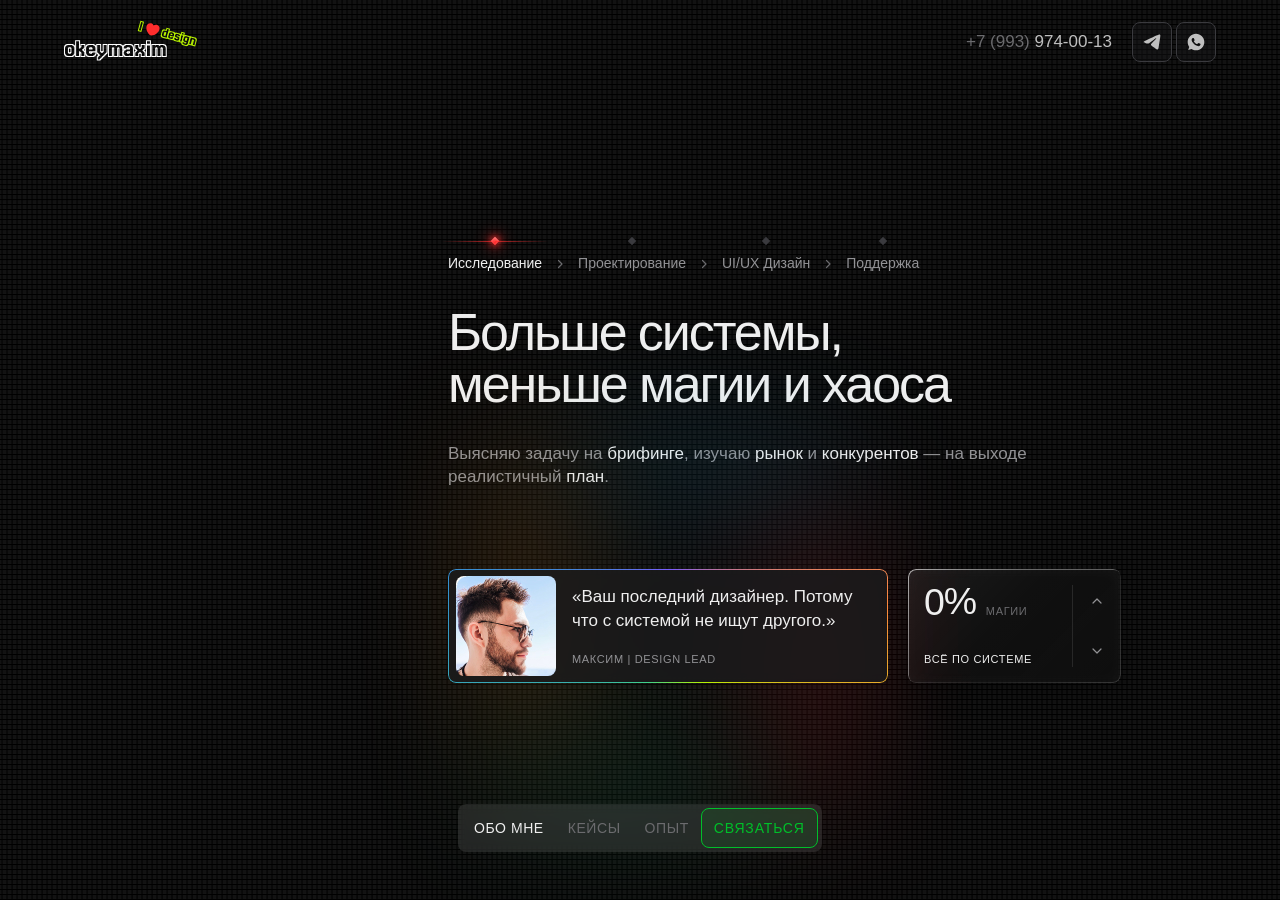
==== commit fc20d371: "1" ====
--- a/index.html
+++ b/index.html
@@ -6,7 +6,7 @@
   <meta http-equiv="Content-Security-Policy" content="default-src 'none'; script-src 'self' file:; style-src 'self' file: 'unsafe-inline'; img-src 'self' file: data:; media-src 'self' file:; base-uri 'none'; form-action 'none'">
   <title>Максим Березин · Lead Product Designer, 16 лет в продукте</title>
   <meta name="description" content="Lead Product Designer, 16 лет в продукте. Исследую, проектирую и собираю интерфейсы на дизайн-системе, довожу продукт до рабочего кода с AI. 7 кейсов в продакшене.">
-  <link rel="icon" href="./media/media_fd54ce44decc4ceb9a39a4bb1dd9657f_okeymaxim_favicon_u5ic7iupod.png">
+  <link rel="icon" href="./media/media_716e5eed3d364377a4561700a9e31272_frame_2147227415_1_9tzf1y8mmr.png">
   <link rel="stylesheet" href="./site.css">
 </head>
 <body>
